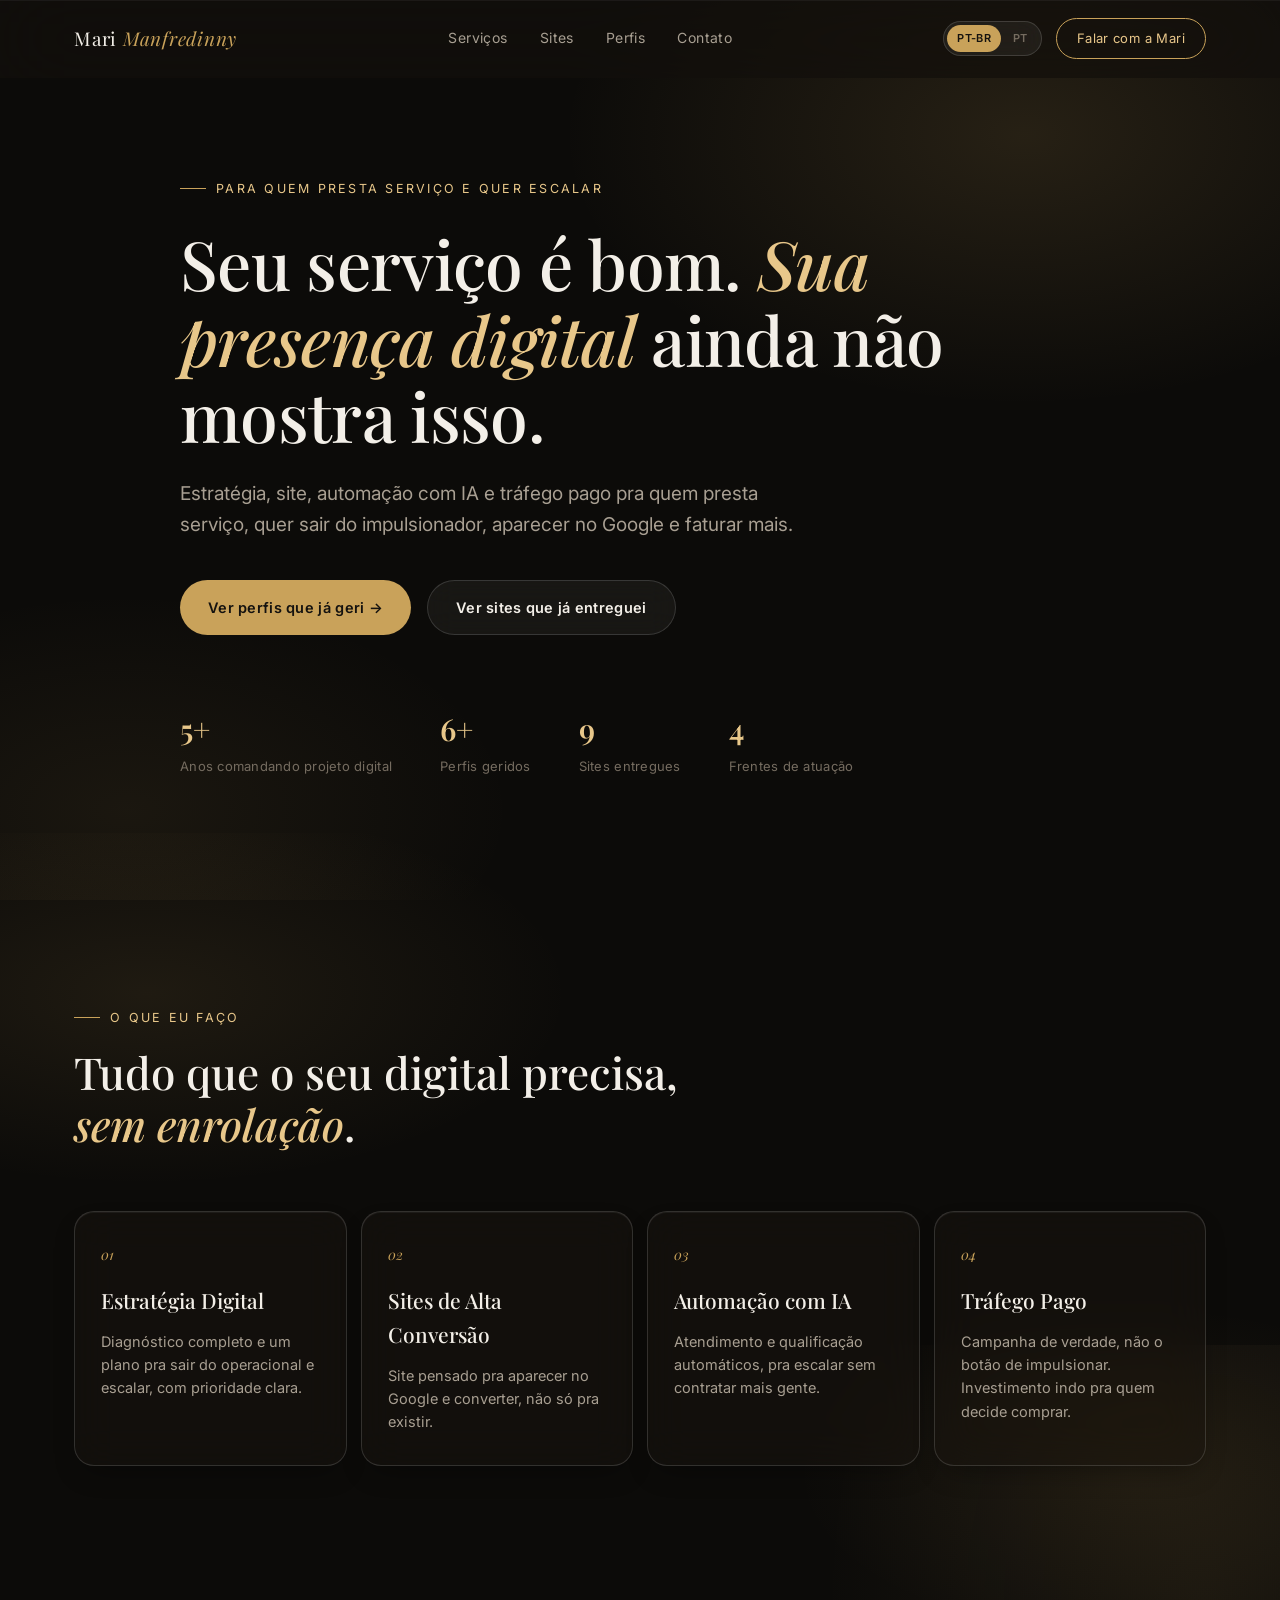
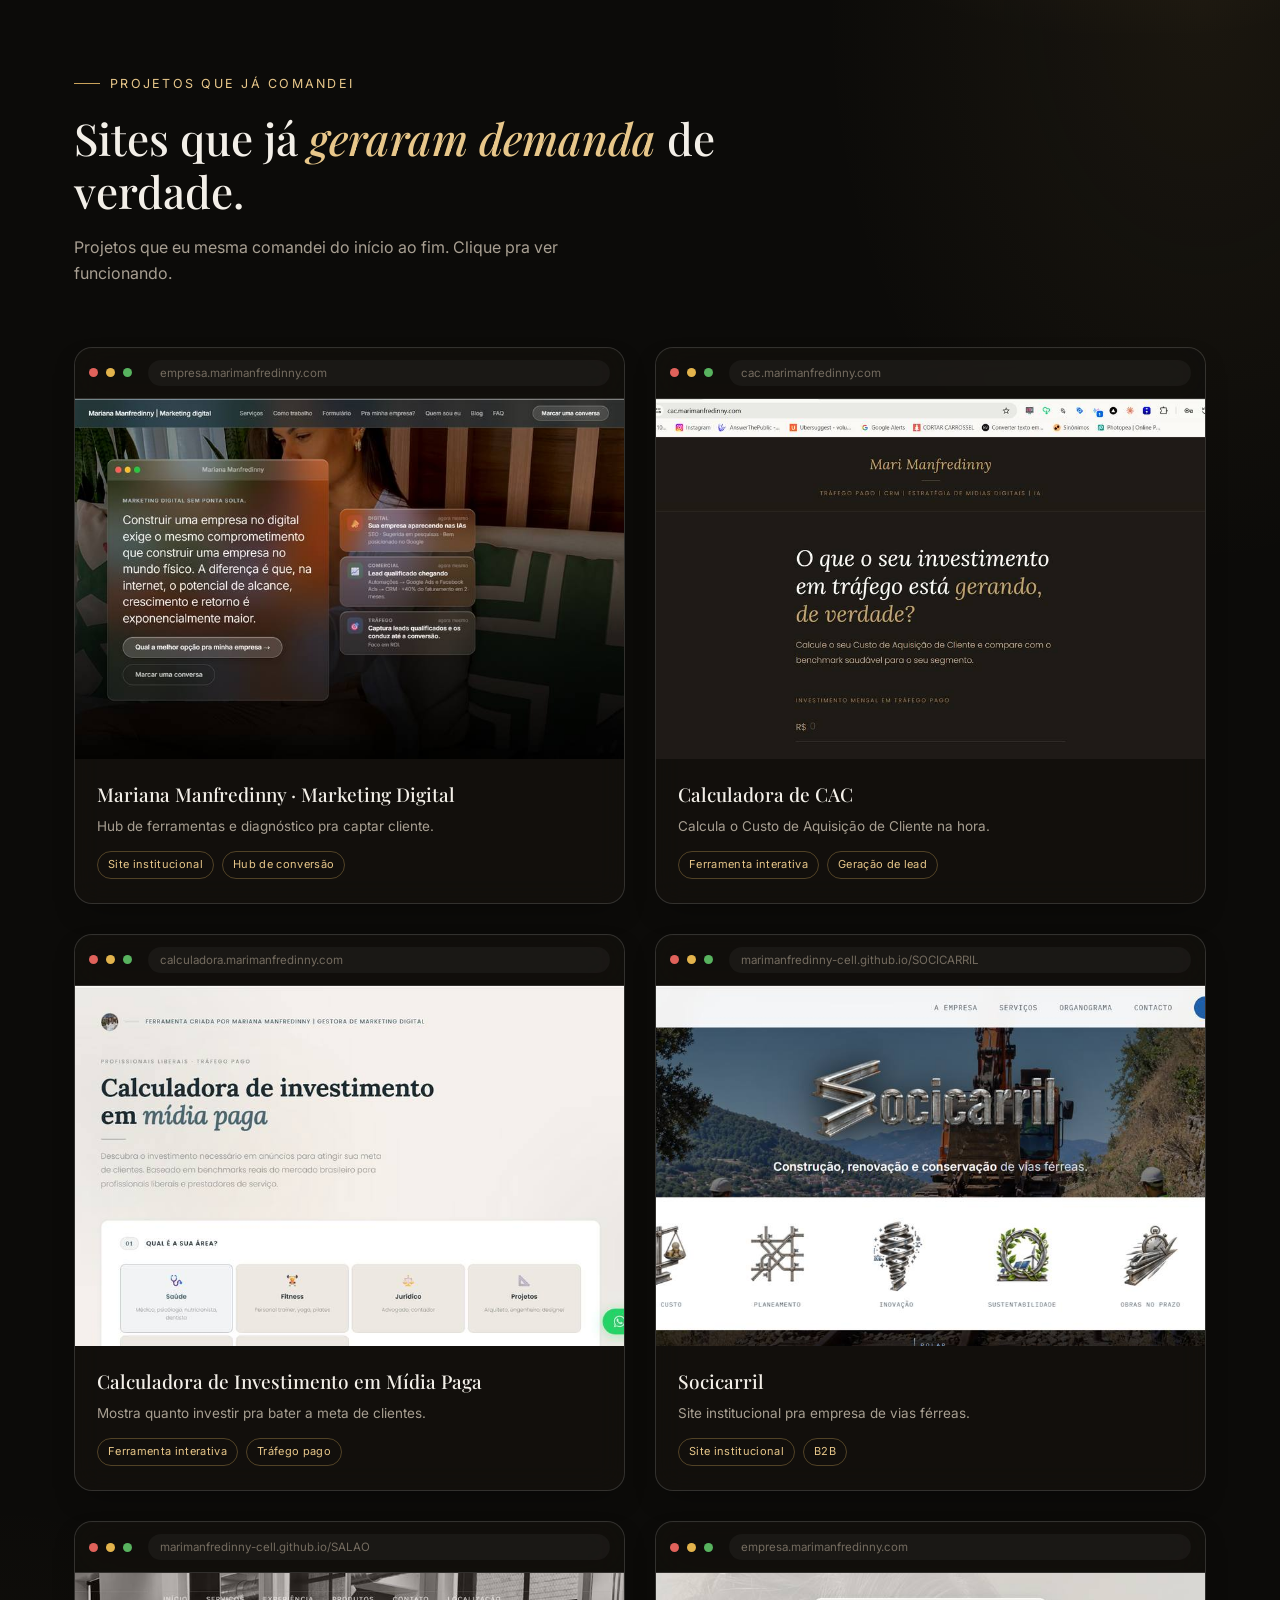
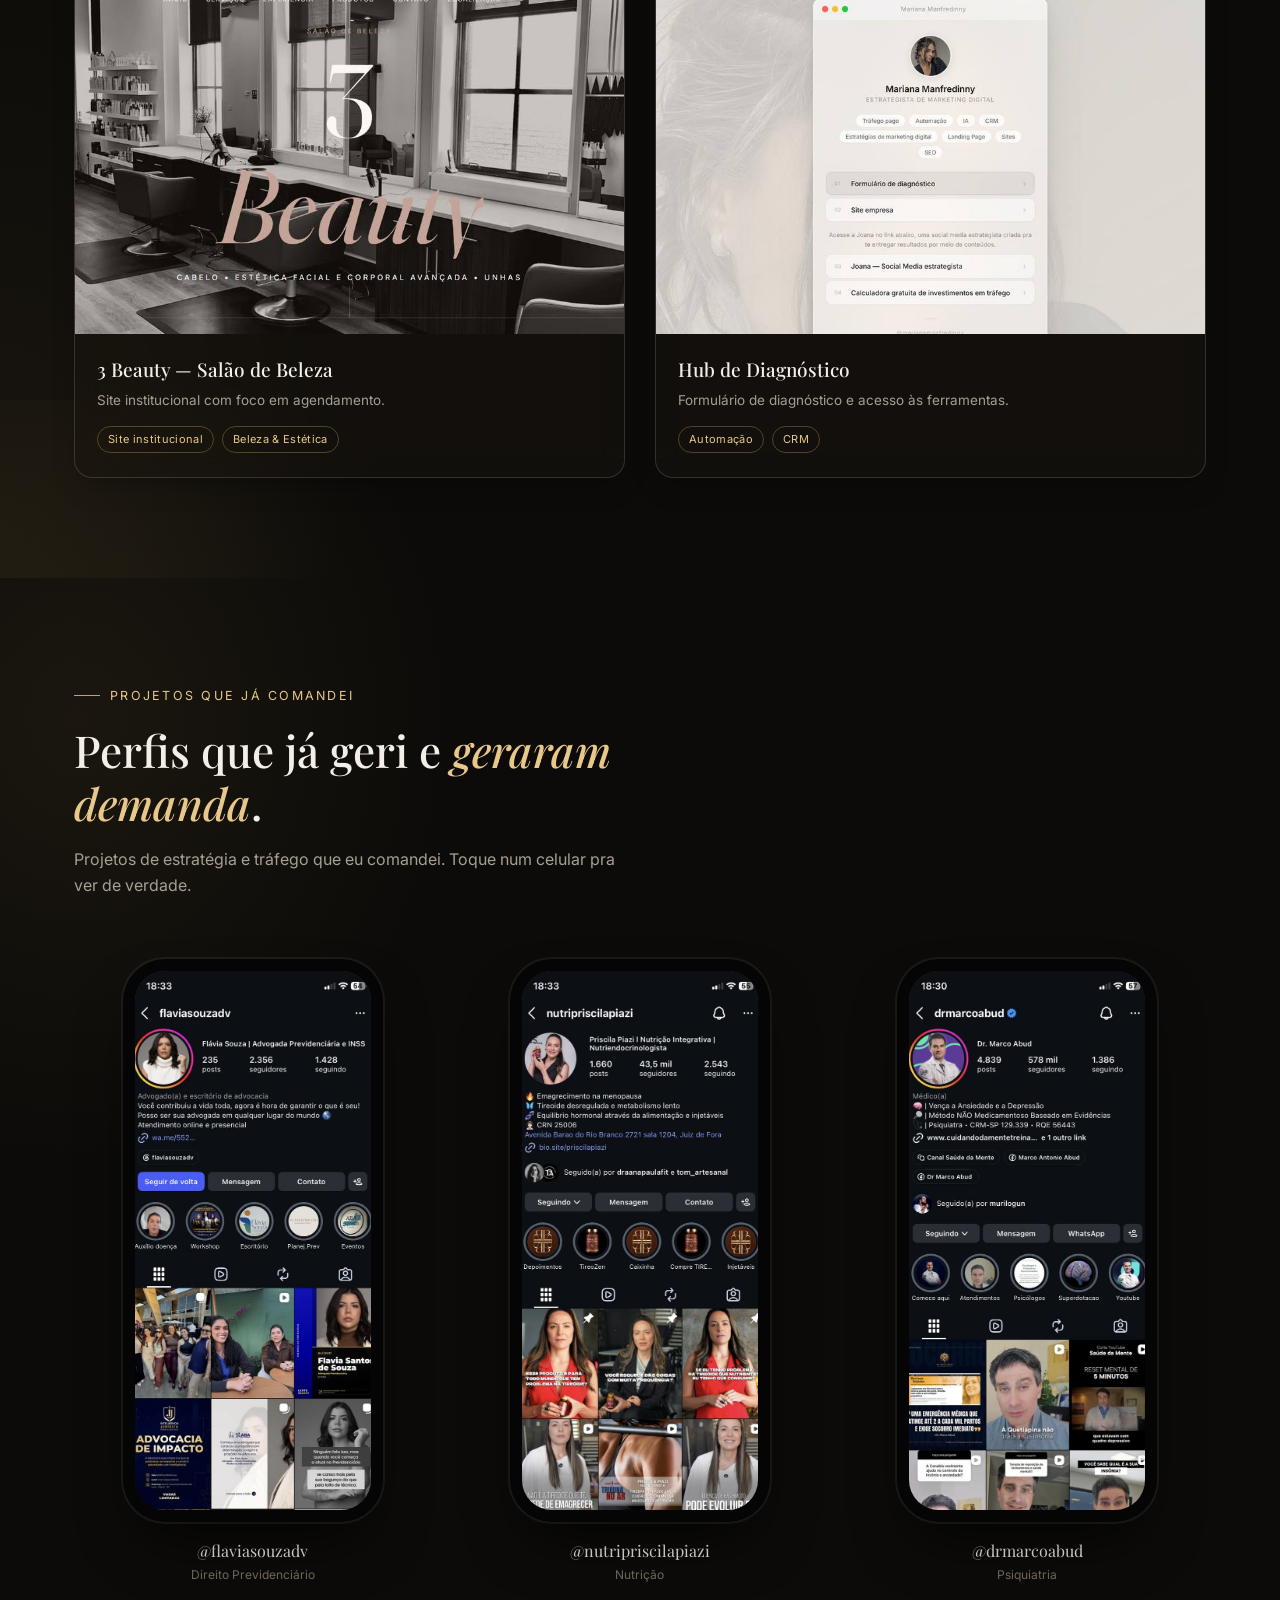
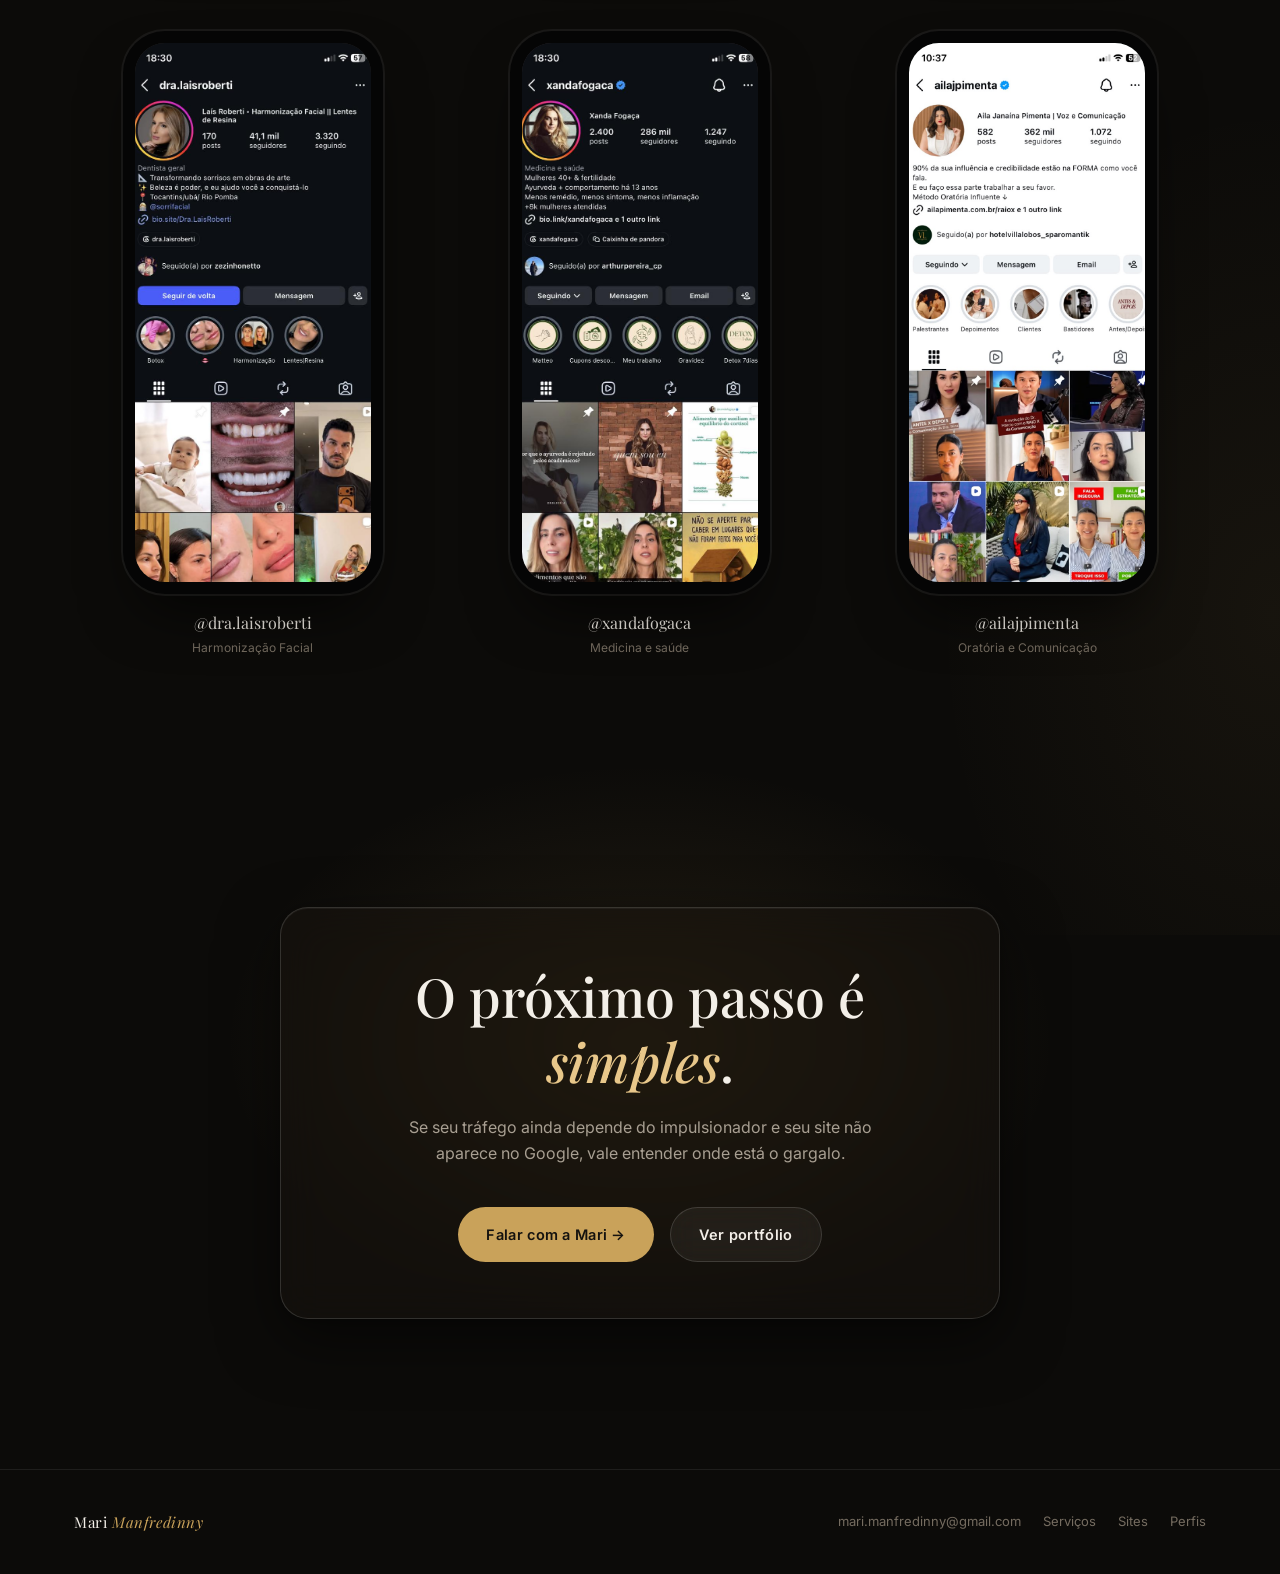
==== index.html @ 7c172b32 "Sinaliza experiência de 5+ anos e reenquadra sites/perfis como projetos Adiciona um novo indicador n" ====
<!DOCTYPE html>
<html lang="pt-BR">
<head>
<meta charset="UTF-8">
<meta name="viewport" content="width=device-width, initial-scale=1.0">
<title>Mari Manfredinny — Estratégia Digital, Sites, IA e Tráfego Pago</title>
<meta name="description" content="Estratégia digital, sites de alta conversão, automação com IA e tráfego pago. Portfólio de Mari Manfredinny.">
<link rel="preconnect" href="https://fonts.googleapis.com">
<link rel="preconnect" href="https://fonts.gstatic.com" crossorigin>
<link href="https://fonts.googleapis.com/css2?family=Playfair+Display:ital,wght@0,500;0,600;1,500;1,600&family=Inter:wght@400;500;600;700&display=swap" rel="stylesheet">
<link rel="stylesheet" href="assets/css/style.css">
</head>
<body>

<nav class="nav" id="nav">
  <div class="wrap">
    <a href="#top" class="logo">Mari <em>Manfredinny</em></a>
    <div class="nav-links">
      <a href="#servicos" data-i18n="nav1">Serviços</a>
      <a href="#sites" data-i18n="nav2">Sites</a>
      <a href="#perfis" data-i18n="nav3">Perfis</a>
      <a href="#contato" data-i18n="nav4">Contato</a>
    </div>
    <div class="nav-right">
      <button class="lang-toggle" id="langToggle" type="button" aria-label="Mudar idioma">
        <span class="lang-opt is-active" data-lang="br">PT-BR</span><span class="lang-opt" data-lang="pt">PT</span>
      </button>
      <a href="#contato" class="nav-cta" data-i18n="navcta">Falar com a Mari</a>
    </div>
  </div>
</nav>

<header class="hero" id="top">
  <div class="wrap">
    <div class="eyebrow reveal" data-i18n="heroEyebrow">Para quem presta serviço e quer escalar</div>
    <h1 class="reveal" data-i18n="heroH1">Seu serviço é bom. <em>Sua presença digital</em> ainda não mostra isso.</h1>
    <p class="lead reveal" data-i18n="heroLead">Estratégia, site, automação com IA e tráfego pago pra quem presta serviço, quer sair do impulsionador, aparecer no Google e faturar mais.</p>
    <div class="hero-actions reveal">
      <a href="#perfis" class="btn btn-primary" data-i18n="heroBtn1">Ver perfis que já geri →</a>
      <a href="#sites" class="btn btn-ghost" data-i18n="heroBtn2">Ver sites que já entreguei</a>
    </div>
    <div class="hero-stats reveal">
      <div class="stat"><b>5+</b><span data-i18n="stat0">Anos comandando projeto digital</span></div>
      <div class="stat"><b>6+</b><span data-i18n="stat1">Perfis geridos</span></div>
      <div class="stat"><b>9</b><span data-i18n="stat2">Sites entregues</span></div>
      <div class="stat"><b>4</b><span data-i18n="stat3">Frentes de atuação</span></div>
    </div>
  </div>
</header>

<section class="section-pad tight" id="servicos">
  <div class="wrap">
    <div class="section-head reveal">
      <div class="eyebrow" data-i18n="servEyebrow">O que eu faço</div>
      <h2 data-i18n="servH2">Tudo que o seu digital precisa, <em>sem enrolação</em>.</h2>
    </div>

    <div class="services-grid reveal">
      <div class="service-card">
        <div class="service-num">01</div>
        <h3 data-i18n="serv1t">Estratégia Digital</h3>
        <p data-i18n="serv1p">Diagnóstico completo e um plano pra sair do operacional e escalar, com prioridade clara.</p>
      </div>
      <div class="service-card">
        <div class="service-num">02</div>
        <h3 data-i18n="serv2t">Sites de Alta Conversão</h3>
        <p data-i18n="serv2p">Site pensado pra aparecer no Google e converter, não só pra existir.</p>
      </div>
      <div class="service-card">
        <div class="service-num">03</div>
        <h3 data-i18n="serv3t">Automação com IA</h3>
        <p data-i18n="serv3p">Atendimento e qualificação automáticos, pra escalar sem contratar mais gente.</p>
      </div>
      <div class="service-card">
        <div class="service-num">04</div>
        <h3 data-i18n="serv4t">Tráfego Pago</h3>
        <p data-i18n="serv4p">Campanha de verdade, não o botão de impulsionar. Investimento indo pra quem decide comprar.</p>
      </div>
    </div>
  </div>
</section>

<section class="section-pad tight" id="sites">
  <div class="wrap">
    <div class="section-head reveal">
      <div class="eyebrow" data-i18n="sitesEyebrow">Projetos que já comandei</div>
      <h2 data-i18n="sitesH2">Sites que já <em>geraram demanda</em> de verdade.</h2>
      <p data-i18n="sitesP">Projetos que eu mesma comandei do início ao fim. Clique pra ver funcionando.</p>
    </div>

    <div class="sites-grid reveal">

      <a class="site-card" href="https://empresa.marimanfredinny.com/" target="_blank" rel="noopener">
        <div class="site-arrow">↗</div>
        <div class="browser-bar"><span></span><span></span><span></span><div class="browser-url">empresa.marimanfredinny.com</div></div>
        <div class="site-shot">
          <img class="shot-desktop" src="assets/img/site-empresa-1.jpg" alt="Site institucional Mariana Manfredinny — Marketing Digital">
          <img class="shot-mobile" src="assets/img/site-mobile-empresa.jpg" alt="Site institucional Mariana Manfredinny — Marketing Digital, versão mobile">
        </div>
        <div class="site-meta">
          <h3>Mariana Manfredinny · Marketing Digital</h3>
          <p data-i18n="site1p">Hub de ferramentas e diagnóstico pra captar cliente.</p>
          <div class="site-tags"><span class="tag">Site institucional</span><span class="tag">Hub de conversão</span></div>
        </div>
      </a>

      <a class="site-card" href="https://cac.marimanfredinny.com/" target="_blank" rel="noopener">
        <div class="site-arrow">↗</div>
        <div class="browser-bar"><span></span><span></span><span></span><div class="browser-url">cac.marimanfredinny.com</div></div>
        <div class="site-shot"><img src="assets/img/site-cac.jpg" alt="Calculadora de Custo de Aquisição de Cliente"></div>
        <div class="site-meta">
          <h3>Calculadora de CAC</h3>
          <p data-i18n="site2p">Calcula o Custo de Aquisição de Cliente na hora.</p>
          <div class="site-tags"><span class="tag">Ferramenta interativa</span><span class="tag">Geração de lead</span></div>
        </div>
      </a>

      <a class="site-card" href="https://calculadora.marimanfredinny.com/" target="_blank" rel="noopener">
        <div class="site-arrow">↗</div>
        <div class="browser-bar"><span></span><span></span><span></span><div class="browser-url">calculadora.marimanfredinny.com</div></div>
        <div class="site-shot">
          <img class="shot-desktop" src="assets/img/site-calculadora.jpg" alt="Calculadora de investimento em mídia paga">
          <img class="shot-mobile" src="assets/img/site-mobile-calculadora.jpg" alt="Calculadora de investimento em mídia paga, versão mobile">
        </div>
        <div class="site-meta">
          <h3>Calculadora de Investimento em Mídia Paga</h3>
          <p data-i18n="site3p">Mostra quanto investir pra bater a meta de clientes.</p>
          <div class="site-tags"><span class="tag">Ferramenta interativa</span><span class="tag">Tráfego pago</span></div>
        </div>
      </a>

      <a class="site-card" href="https://marimanfredinny-cell.github.io/SOCICARRIL/" target="_blank" rel="noopener">
        <div class="site-arrow">↗</div>
        <div class="browser-bar"><span></span><span></span><span></span><div class="browser-url">marimanfredinny-cell.github.io/SOCICARRIL</div></div>
        <div class="site-shot">
          <img class="shot-desktop" src="assets/img/site-socicarril.jpg" alt="Site institucional Socicarril">
          <img class="shot-mobile" src="assets/img/site-mobile-socicarril.jpg" alt="Site institucional Socicarril, versão mobile">
        </div>
        <div class="site-meta">
          <h3>Socicarril</h3>
          <p data-i18n="site4p">Site institucional pra empresa de vias férreas.</p>
          <div class="site-tags"><span class="tag">Site institucional</span><span class="tag">B2B</span></div>
        </div>
      </a>

      <a class="site-card" href="https://marimanfredinny-cell.github.io/SALAO/" target="_blank" rel="noopener">
        <div class="site-arrow">↗</div>
        <div class="browser-bar"><span></span><span></span><span></span><div class="browser-url">marimanfredinny-cell.github.io/SALAO</div></div>
        <div class="site-shot">
          <img class="shot-desktop" src="assets/img/site-salao.jpg" alt="Site institucional 3 Beauty Salão">
          <img class="shot-mobile" src="assets/img/site-mobile-salao.jpg" alt="Site institucional 3 Beauty Salão, versão mobile">
        </div>
        <div class="site-meta">
          <h3>3 Beauty — Salão de Beleza</h3>
          <p data-i18n="site5p">Site institucional com foco em agendamento.</p>
          <div class="site-tags"><span class="tag">Site institucional</span><span class="tag">Beleza & Estética</span></div>
        </div>
      </a>

      <a class="site-card" href="https://empresa.marimanfredinny.com/" target="_blank" rel="noopener">
        <div class="site-arrow">↗</div>
        <div class="browser-bar"><span></span><span></span><span></span><div class="browser-url">empresa.marimanfredinny.com</div></div>
        <div class="site-shot"><img src="assets/img/site-empresa-2.jpg" alt="Hub de ferramentas Mariana Manfredinny"></div>
        <div class="site-meta">
          <h3>Hub de Diagnóstico</h3>
          <p data-i18n="site6p">Formulário de diagnóstico e acesso às ferramentas.</p>
          <div class="site-tags"><span class="tag">Automação</span><span class="tag">CRM</span></div>
        </div>
      </a>

      <a class="site-card mobile-only" href="https://marimanfredinny.com/" target="_blank" rel="noopener">
        <div class="site-arrow">↗</div>
        <div class="site-shot portrait"><img src="assets/img/site-mobile-linkbio.jpg" alt="marimanfredinny.com — link na bio, versão mobile"></div>
        <div class="site-meta">
          <h3>Link na bio · marimanfredinny.com</h3>
          <p data-i18n="site7p">Acesso rápido pra quem chega pelo Instagram.</p>
          <div class="site-tags"><span class="tag">Link na bio</span><span class="tag">Mobile first</span></div>
        </div>
      </a>

      <a class="site-card mobile-only" href="https://socialmediajoana.com.br/" target="_blank" rel="noopener">
        <div class="site-arrow">↗</div>
        <div class="site-shot portrait"><img src="assets/img/site-mobile-joana.jpg" alt="Joana — social media estrategista com IA, versão mobile"></div>
        <div class="site-meta">
          <h3>Joana — Social Media com IA</h3>
          <p data-i18n="site8p">IA que monta o planejamento de conteúdo em minutos.</p>
          <div class="site-tags"><span class="tag">Automação com IA</span><span class="tag">Conteúdo</span></div>
        </div>
      </a>

      <a class="site-card mobile-only" href="https://drabarbaradelazari.com.br/" target="_blank" rel="noopener">
        <div class="site-arrow">↗</div>
        <div class="site-shot portrait"><img src="assets/img/site-mobile-barbaradelazari.jpg" alt="Site institucional Dra. Bárbara Delazari — Transplante Capilar, versão mobile"></div>
        <div class="site-meta">
          <h3>Dra. Bárbara Delazari · Transplante Capilar</h3>
          <p data-i18n="site9p">Site institucional pra cirurgiã de transplante capilar.</p>
          <div class="site-tags"><span class="tag">Site institucional</span><span class="tag">Saúde</span></div>
        </div>
      </a>

    </div>
  </div>
</section>

<section class="ig-section section-pad tight" id="perfis">
  <div class="wrap">
    <div class="section-head reveal">
      <div class="eyebrow" data-i18n="igEyebrow">Projetos que já comandei</div>
      <h2 data-i18n="igH2">Perfis que já geri e <em>geraram demanda</em>.</h2>
      <p data-i18n="igP">Projetos de estratégia e tráfego que eu comandei. Toque num celular pra ver de verdade.</p>
    </div>

    <div class="ig-grid">

      <a class="iphone-link reveal" href="https://www.instagram.com/flaviasouzadv/" target="_blank" rel="noopener">
        <div class="iphone">
          <div class="iphone-screen">
            <img class="iphone-shot" src="assets/img/ig-flaviasouzadv.jpg" alt="Perfil do Instagram @flaviasouzadv">
          </div>
        </div>
        <div class="ig-cardlabel"><div class="name">@flaviasouzadv</div><div class="role">Direito Previdenciário</div></div>
      </a>

      <a class="iphone-link reveal" href="https://www.instagram.com/nutripriscilapiazi/" target="_blank" rel="noopener">
        <div class="iphone">
          <div class="iphone-screen">
            <img class="iphone-shot" src="assets/img/ig-nutripriscilapiazi.jpg" alt="Perfil do Instagram @nutripriscilapiazi">
          </div>
        </div>
        <div class="ig-cardlabel"><div class="name">@nutripriscilapiazi</div><div class="role">Nutrição</div></div>
      </a>

      <a class="iphone-link reveal" href="https://www.instagram.com/drmarcoabud/" target="_blank" rel="noopener">
        <div class="iphone">
          <div class="iphone-screen">
            <img class="iphone-shot" src="assets/img/ig-drmarcoabud.jpg" alt="Perfil do Instagram @drmarcoabud">
          </div>
        </div>
        <div class="ig-cardlabel"><div class="name">@drmarcoabud</div><div class="role">Psiquiatria</div></div>
      </a>

      <a class="iphone-link reveal" href="https://www.instagram.com/dra.laisroberti/" target="_blank" rel="noopener">
        <div class="iphone">
          <div class="iphone-screen">
            <img class="iphone-shot" src="assets/img/ig-dralaisroberti.jpg" alt="Perfil do Instagram @dra.laisroberti">
          </div>
        </div>
        <div class="ig-cardlabel"><div class="name">@dra.laisroberti</div><div class="role">Harmonização Facial</div></div>
      </a>

      <a class="iphone-link reveal" href="https://www.instagram.com/xandafogaca/" target="_blank" rel="noopener">
        <div class="iphone">
          <div class="iphone-screen">
            <img class="iphone-shot" src="assets/img/ig-xandafogaca.jpg" alt="Perfil do Instagram @xandafogaca">
          </div>
        </div>
        <div class="ig-cardlabel"><div class="name">@xandafogaca</div><div class="role">Medicina e saúde</div></div>
      </a>

      <a class="iphone-link reveal" href="https://www.instagram.com/ailajpimenta/" target="_blank" rel="noopener">
        <div class="iphone">
          <div class="iphone-screen">
            <img class="iphone-shot" src="assets/img/ig-ailajpimenta.jpg" alt="Perfil do Instagram @ailajpimenta">
          </div>
        </div>
        <div class="ig-cardlabel"><div class="name">@ailajpimenta</div><div class="role">Oratória e Comunicação</div></div>
      </a>

    </div>
  </div>
</section>

<section class="final-cta" id="contato">
  <div class="wrap">
    <div class="reveal cta-panel glass">
      <h2 data-i18n="ctaH2">O próximo passo é <em>simples</em>.</h2>
      <p data-i18n="ctaP">Se seu tráfego ainda depende do impulsionador e seu site não aparece no Google, vale entender onde está o gargalo.</p>
      <div class="hero-actions">
        <a href="mailto:mari.manfredinny@gmail.com?subject=Quero%20saber%20mais%20sobre%20estrat%C3%A9gia%2C%20site%2C%20IA%20e%20tr%C3%A1fego" class="btn btn-primary" data-i18n="ctaBtn1">Falar com a Mari →</a>
        <a href="#sites" class="btn btn-ghost" data-i18n="ctaBtn2">Ver portfólio</a>
      </div>
    </div>
  </div>
</section>

<footer>
  <div class="wrap">
    <a href="#top" class="logo">Mari <em>Manfredinny</em></a>
    <div class="footer-links">
      <a href="mailto:mari.manfredinny@gmail.com">mari.manfredinny@gmail.com</a>
      <a href="#servicos" data-i18n="nav1">Serviços</a>
      <a href="#sites" data-i18n="nav2">Sites</a>
      <a href="#perfis" data-i18n="nav3">Perfis</a>
    </div>
  </div>
</footer>

<script src="assets/js/main.js"></script>
</body>
</html>
---- assets/css/style.css ----
/* ---------- Reset ---------- */
* { margin: 0; padding: 0; box-sizing: border-box; }
html { scroll-behavior: smooth; }
img { max-width: 100%; display: block; }
a { color: inherit; text-decoration: none; }
button { font: inherit; cursor: pointer; }

:root {
  --bg: #0c0b09;
  --bg-soft: #131210;
  --panel: #1a1815;
  --border: rgba(255,255,255,0.08);
  --text: #f3efe8;
  --text-dim: #a89f92;
  --text-dimmer: #756c60;
  --gold: #c9a25a;
  --gold-soft: #e8c78a;
  --serif: 'Playfair Display', 'Georgia', serif;
  --sans: 'Inter', -apple-system, BlinkMacSystemFont, 'Segoe UI', sans-serif;

  /* glass tokens — macOS/iOS vibrancy */
  --glass-bg: rgba(24,21,17,0.5);
  --glass-bg-strong: rgba(18,16,13,0.72);
  --glass-border: rgba(255,255,255,0.14);
  --glass-shadow: 0 20px 60px rgba(0,0,0,0.5), 0 2px 8px rgba(0,0,0,0.22);
  --blur-strong: blur(40px) saturate(180%);
  --blur-med: blur(22px) saturate(160%);
  --blur-soft: blur(14px) saturate(150%);
}

.glass {
  background: var(--glass-bg);
  -webkit-backdrop-filter: var(--blur-med);
  backdrop-filter: var(--blur-med);
  border: 0.5px solid var(--glass-border);
  box-shadow: var(--glass-shadow), inset 0 1px 0 rgba(255,255,255,0.05);
}

body {
  background: var(--bg);
  color: var(--text);
  font-family: var(--sans);
  line-height: 1.6;
  overflow-x: hidden;
}

.wrap { max-width: 1180px; margin: 0 auto; padding: 0 24px; }

section { position: relative; }

/* ---------- Reveal animation ---------- */
.reveal {
  opacity: 0;
  transform: translateY(28px);
  transition: opacity .8s cubic-bezier(.2,.7,.2,1), transform .8s cubic-bezier(.2,.7,.2,1);
}
.reveal.in { opacity: 1; transform: translateY(0); }

/* ---------- Nav ---------- */
.nav {
  position: fixed; top: 0; left: 0; right: 0; z-index: 100;
  padding: 18px 0;
  background: var(--glass-bg-strong);
  backdrop-filter: var(--blur-strong);
  -webkit-backdrop-filter: var(--blur-strong);
  border-bottom: 0.5px solid transparent;
  box-shadow: inset 0 1px 0 rgba(255,255,255,0.05);
  transition: border-color .3s ease, padding .3s ease, box-shadow .3s ease;
}
.nav.scrolled { border-color: var(--glass-border); box-shadow: var(--glass-shadow), inset 0 1px 0 rgba(255,255,255,0.05); padding: 12px 0; }
.nav .wrap { display: flex; align-items: center; justify-content: space-between; }
.logo { font-family: var(--serif); font-size: 19px; letter-spacing: .04em; }
.logo em { color: var(--gold); font-style: italic; }
.nav-links { display: flex; gap: 32px; font-size: 14px; letter-spacing: .03em; color: var(--text-dim); }
.nav-links a { transition: color .25s ease; }
.nav-links a:hover { color: var(--gold-soft); }
.nav-cta {
  border: 1px solid var(--gold);
  color: var(--gold-soft);
  padding: 9px 20px;
  border-radius: 999px;
  font-size: 13px;
  letter-spacing: .03em;
  white-space: nowrap;
  transition: background .25s ease, color .25s ease;
}
.nav-cta:hover { background: var(--gold); color: #14120f; }
.burger { display: none; }
.nav-right { display: flex; align-items: center; gap: 14px; }
.lang-toggle {
  display: flex; align-items: center;
  background: rgba(255,255,255,0.06);
  -webkit-backdrop-filter: var(--blur-soft);
  backdrop-filter: var(--blur-soft);
  border: 0.5px solid var(--glass-border);
  border-radius: 999px;
  padding: 3px;
  gap: 2px;
}
.lang-opt {
  font-size: 11px; font-weight: 600; letter-spacing: .03em;
  color: var(--text-dimmer);
  padding: 5px 10px;
  border-radius: 999px;
  transition: background .2s ease, color .2s ease;
}
.lang-opt.is-active { background: var(--gold); color: #14120f; }

/* ---------- Hero ---------- */
.hero {
  min-height: 100vh;
  display: flex;
  align-items: center;
  padding: 140px 0 90px;
  position: relative;
}
.hero::before {
  content: "";
  position: absolute; inset: 0;
  background:
    radial-gradient(ellipse 60% 50% at 80% 15%, rgba(201,162,90,0.14), transparent 60%),
    radial-gradient(ellipse 50% 40% at 10% 90%, rgba(201,162,90,0.08), transparent 60%);
  pointer-events: none;
}
.eyebrow {
  display: inline-flex; align-items: center; gap: 10px;
  color: var(--gold-soft); font-size: 12.5px; letter-spacing: .18em; text-transform: uppercase;
  margin-bottom: 26px;
}
.eyebrow::before { content: ""; width: 26px; height: 1px; background: var(--gold); display: inline-block; }
.hero h1 {
  font-family: var(--serif);
  font-weight: 500;
  font-size: clamp(34px, 6vw, 68px);
  line-height: 1.12;
  max-width: 920px;
  letter-spacing: -.01em;
}
.hero h1 em { font-style: italic; color: var(--gold-soft); font-weight: 500; }
.hero p.lead {
  margin-top: 26px;
  font-size: clamp(16px, 1.6vw, 19px);
  color: var(--text-dim);
  max-width: 620px;
}
.hero-actions { display: flex; flex-wrap: wrap; gap: 16px; margin-top: 40px; }
.btn {
  display: inline-flex; align-items: center; gap: 10px;
  padding: 15px 28px;
  border-radius: 999px;
  font-size: 14.5px; letter-spacing: .02em; font-weight: 600;
  transition: transform .25s ease, background .25s ease, color .25s ease, border-color .25s ease;
}
.btn-primary { background: var(--gold); color: #14120f; }
.btn-primary:hover { transform: translateY(-2px); background: var(--gold-soft); }
.btn-ghost {
  background: rgba(255,255,255,0.05);
  -webkit-backdrop-filter: var(--blur-soft);
  backdrop-filter: var(--blur-soft);
  border: 0.5px solid var(--glass-border);
  color: var(--text);
}
.btn-ghost:hover { transform: translateY(-2px); border-color: var(--gold); color: var(--gold-soft); background: rgba(255,255,255,0.09); }

.hero-stats { display: flex; gap: 48px; margin-top: 70px; flex-wrap: wrap; }
.stat b { display: block; font-family: var(--serif); font-size: 30px; color: var(--gold-soft); font-weight: 600; }
.stat span { font-size: 13px; color: var(--text-dimmer); letter-spacing: .02em; }

/* ---------- Section heading ---------- */
.section-head { max-width: 680px; margin-bottom: 60px; }
.section-head .eyebrow { margin-bottom: 18px; }
.section-head h2 {
  font-family: var(--serif);
  font-weight: 500;
  font-size: clamp(28px, 4vw, 44px);
  line-height: 1.2;
}
.section-head h2 em { font-style: italic; color: var(--gold-soft); }
.section-head p { margin-top: 18px; color: var(--text-dim); font-size: 16px; max-width: 560px; }
.section-pad { padding: 120px 0; }
.section-pad.tight { padding: 100px 0; }
.divider { border-top: 1px solid var(--border); }

/* ---------- Services ---------- */
#servicos { position: relative; }
#servicos::before {
  content: "";
  position: absolute; inset: -10% -5%;
  background:
    radial-gradient(ellipse 50% 40% at 15% 20%, rgba(201,162,90,0.10), transparent 60%),
    radial-gradient(ellipse 40% 35% at 85% 80%, rgba(201,162,90,0.07), transparent 60%);
  pointer-events: none; z-index: 0;
}
.services-grid {
  position: relative; z-index: 1;
  display: grid;
  grid-template-columns: repeat(4, 1fr);
  gap: 14px;
}
.service-card {
  background: var(--glass-bg);
  -webkit-backdrop-filter: var(--blur-med);
  backdrop-filter: var(--blur-med);
  border: 0.5px solid var(--glass-border);
  box-shadow: 0 12px 30px -12px rgba(0,0,0,0.45), inset 0 1px 0 rgba(255,255,255,0.05);
  border-radius: 20px;
  padding: 32px 26px;
  transition: background .3s ease, transform .3s ease, box-shadow .3s ease;
}
.service-card:hover {
  background: rgba(255,255,255,0.06);
  transform: translateY(-4px);
  box-shadow: 0 20px 40px -14px rgba(0,0,0,0.55), inset 0 1px 0 rgba(255,255,255,0.07);
}
.service-num { font-family: var(--serif); font-style: italic; color: var(--gold); font-size: 14px; }
.service-card h3 { font-family: var(--serif); font-size: 21px; font-weight: 500; margin: 18px 0 12px; }
.service-card p { color: var(--text-dim); font-size: 14.5px; }

/* ---------- Browser mockup (sites portfolio) ---------- */
#sites { position: relative; }
#sites::before {
  content: "";
  position: absolute; inset: -10% -5%;
  background:
    radial-gradient(ellipse 45% 35% at 90% 10%, rgba(201,162,90,0.08), transparent 60%),
    radial-gradient(ellipse 40% 40% at 5% 90%, rgba(201,162,90,0.07), transparent 60%);
  pointer-events: none; z-index: 0;
}
.sites-grid {
  position: relative; z-index: 1;
  display: grid;
  grid-template-columns: repeat(2, 1fr);
  gap: 30px;
}
.site-card {
  position: relative;
  border-radius: 18px;
  overflow: hidden;
  border: 0.5px solid var(--glass-border);
  background: var(--glass-bg);
  -webkit-backdrop-filter: var(--blur-soft);
  backdrop-filter: var(--blur-soft);
  box-shadow: 0 12px 30px -14px rgba(0,0,0,0.5), inset 0 1px 0 rgba(255,255,255,0.05);
  display: block;
  transition: transform .35s cubic-bezier(.2,.7,.2,1), border-color .35s ease, box-shadow .35s ease;
}
.site-card:hover {
  transform: translateY(-6px);
  border-color: rgba(201,162,90,0.4);
  box-shadow: 0 24px 50px -20px rgba(0,0,0,0.6);
}
.browser-bar {
  display: flex; align-items: center; gap: 8px;
  padding: 12px 14px;
  background: rgba(16,15,13,0.75);
  -webkit-backdrop-filter: var(--blur-med);
  backdrop-filter: var(--blur-med);
  border-bottom: 0.5px solid var(--glass-border);
}
.browser-bar span { width: 9px; height: 9px; border-radius: 50%; background: #444; }
.browser-bar span:nth-child(1) { background: #e0625b; }
.browser-bar span:nth-child(2) { background: #e3b34c; }
.browser-bar span:nth-child(3) { background: #58b35f; }
.browser-url {
  margin-left: 8px;
  font-size: 11.5px;
  color: var(--text-dimmer);
  background: rgba(255,255,255,0.04);
  padding: 4px 12px;
  border-radius: 999px;
  flex: 1;
  overflow: hidden;
  text-overflow: ellipsis;
  white-space: nowrap;
}
.site-shot { position: relative; overflow: hidden; aspect-ratio: 16/10.5; background: #0a0908; }
.site-shot img { width: 100%; height: 100%; object-fit: cover; object-position: top; transition: transform .6s ease; }
.site-shot .shot-mobile { display: none; }
.site-shot.portrait { aspect-ratio: 9/16; }
.site-card.mobile-only { display: none; }
@media (max-width: 680px) {
  .site-shot:not(.portrait) { aspect-ratio: 9/16; }
  .site-shot .shot-desktop { display: none; }
  .site-shot .shot-mobile { display: block; }
  .site-card.mobile-only { display: block; }
}
.site-card:hover .site-shot img { transform: scale(1.045); }
.site-meta { padding: 20px 22px 24px; }
.site-meta h3 { font-family: var(--serif); font-size: 19px; font-weight: 500; }
.site-meta p { color: var(--text-dim); font-size: 13.5px; margin-top: 6px; }
.site-tags { display: flex; gap: 8px; margin-top: 14px; flex-wrap: wrap; }
.tag { font-size: 11px; letter-spacing: .03em; color: var(--gold-soft); border: 1px solid rgba(201,162,90,0.35); padding: 4px 10px; border-radius: 999px; }
.site-arrow {
  position: absolute; top: 16px; right: 16px;
  width: 34px; height: 34px; border-radius: 50%;
  background: rgba(0,0,0,0.5); backdrop-filter: blur(6px);
  display: flex; align-items: center; justify-content: center;
  opacity: 0; transform: translate(-6px,6px);
  transition: opacity .3s ease, transform .3s ease;
  z-index: 2;
}
.site-card:hover .site-arrow { opacity: 1; transform: translate(0,0); }

/* ---------- Instagram / iPhone section ---------- */
.ig-section { background: var(--bg); position: relative; }
.ig-section::before {
  content: "";
  position: absolute; inset: -10% -5%;
  background:
    radial-gradient(ellipse 45% 35% at 10% 15%, rgba(201,162,90,0.08), transparent 60%),
    radial-gradient(ellipse 40% 40% at 95% 85%, rgba(201,162,90,0.06), transparent 60%);
  pointer-events: none; z-index: 0;
}
.ig-section .wrap { position: relative; z-index: 1; }
.ig-grid {
  display: grid;
  grid-template-columns: repeat(3, 1fr);
  gap: 46px 30px;
  justify-items: center;
}
.iphone-link { display: block; width: 100%; max-width: 260px; }
.iphone {
  position: relative;
  width: 100%;
  aspect-ratio: 9 / 19.5;
  background: #050505;
  border-radius: 42px;
  padding: 12px;
  box-shadow:
    0 0 0 2px rgba(255,255,255,0.06),
    0 30px 60px -20px rgba(0,0,0,0.75);
  transition: transform .4s cubic-bezier(.2,.7,.2,1), box-shadow .4s ease;
}
.iphone-link:hover .iphone { transform: translateY(-8px) scale(1.02); box-shadow: 0 0 0 2px rgba(201,162,90,0.5), 0 40px 70px -18px rgba(0,0,0,0.85); }
.iphone-screen {
  position: relative;
  width: 100%; height: 100%;
  border-radius: 30px;
  overflow: hidden;
  background: linear-gradient(160deg, var(--ig-c1, #2b2622), var(--ig-c2, #14120f));
}
.iphone-notch {
  position: absolute; top: 8px; left: 50%; transform: translateX(-50%);
  width: 34%; height: 20px; background: #050505; border-radius: 12px; z-index: 5;
}
.iphone-shot { width: 100%; height: 100%; object-fit: cover; object-position: top; display: block; }
.ig-cardlabel { text-align: center; margin-top: 16px; }
.ig-cardlabel .name { font-family: var(--serif); font-size: 16px; }
.ig-cardlabel .role { font-size: 12px; color: var(--text-dimmer); margin-top: 2px; }

/* per-card accent variety */
.iphone-link:nth-child(6n+1) .iphone-screen { --ig-c1:#3a2f22; --ig-c2:#151210; }
.iphone-link:nth-child(6n+2) .iphone-screen { --ig-c1:#2c2f2e; --ig-c2:#101312; }
.iphone-link:nth-child(6n+3) .iphone-screen { --ig-c1:#332921; --ig-c2:#13100d; }
.iphone-link:nth-child(6n+4) .iphone-screen { --ig-c1:#2a2620; --ig-c2:#121110; }
.iphone-link:nth-child(6n+5) .iphone-screen { --ig-c1:#302a2e; --ig-c2:#121012; }
.iphone-link:nth-child(6n+6) .iphone-screen { --ig-c1:#26302c; --ig-c2:#101312; }

/* ---------- Final CTA ---------- */
.final-cta { text-align: center; padding: 150px 0; position: relative; }
.final-cta::before {
  content: "";
  position: absolute; inset: 0;
  background: radial-gradient(ellipse 50% 60% at 50% 40%, rgba(201,162,90,0.12), transparent 65%);
  pointer-events: none;
}
.cta-panel {
  max-width: 720px;
  margin: 0 auto;
  padding: 56px 48px;
  border-radius: 28px;
}
.final-cta h2 { font-family: var(--serif); font-weight: 500; font-size: clamp(30px, 5vw, 54px); max-width: 780px; margin: 0 auto; line-height: 1.2; }
.final-cta h2 em { color: var(--gold-soft); font-style: italic; }
.final-cta p { color: var(--text-dim); margin: 22px auto 0; max-width: 480px; font-size: 16px; }
.final-cta .hero-actions { justify-content: center; margin-top: 40px; }

/* ---------- Footer ---------- */
footer { border-top: 1px solid var(--border); padding: 40px 0; }
footer .wrap { display: flex; justify-content: space-between; align-items: center; flex-wrap: wrap; gap: 16px; }
footer .logo { font-size: 15px; }
.footer-links { display: flex; gap: 22px; font-size: 13px; color: var(--text-dimmer); flex-wrap: wrap; }
.footer-links a:hover { color: var(--gold-soft); }

/* ---------- Responsive ---------- */
@media (max-width: 980px) {
  .services-grid { grid-template-columns: repeat(2, 1fr); }
  .sites-grid { grid-template-columns: 1fr; }
  .ig-grid { grid-template-columns: repeat(2, 1fr); }
}
@media (max-width: 680px) {
  .nav-links { display: none; }
  .services-grid { grid-template-columns: 1fr; }
  .ig-grid { grid-template-columns: 1fr; gap: 40px; }
  .iphone-link { max-width: 230px; }
  .hero-stats { gap: 32px; }
  .section-pad { padding: 90px 0; }
  .section-pad.tight { padding: 70px 0; }
  .lang-toggle .lang-opt { padding: 5px 8px; font-size: 10px; }

  /* iOS-style vibrancy: rounder continuous corners, lighter blur for perf */
  :root {
    --blur-strong: blur(26px) saturate(180%);
    --blur-med: blur(18px) saturate(165%);
    --blur-soft: blur(12px) saturate(150%);
  }
  .nav { border-radius: 0 0 22px 22px; }
  .service-card, .site-card { border-radius: 24px; }
  .btn-ghost, .btn-primary { border-radius: 22px; }
  .lang-toggle { border-radius: 22px; }
  .cta-panel { padding: 40px 26px; border-radius: 30px; }
}
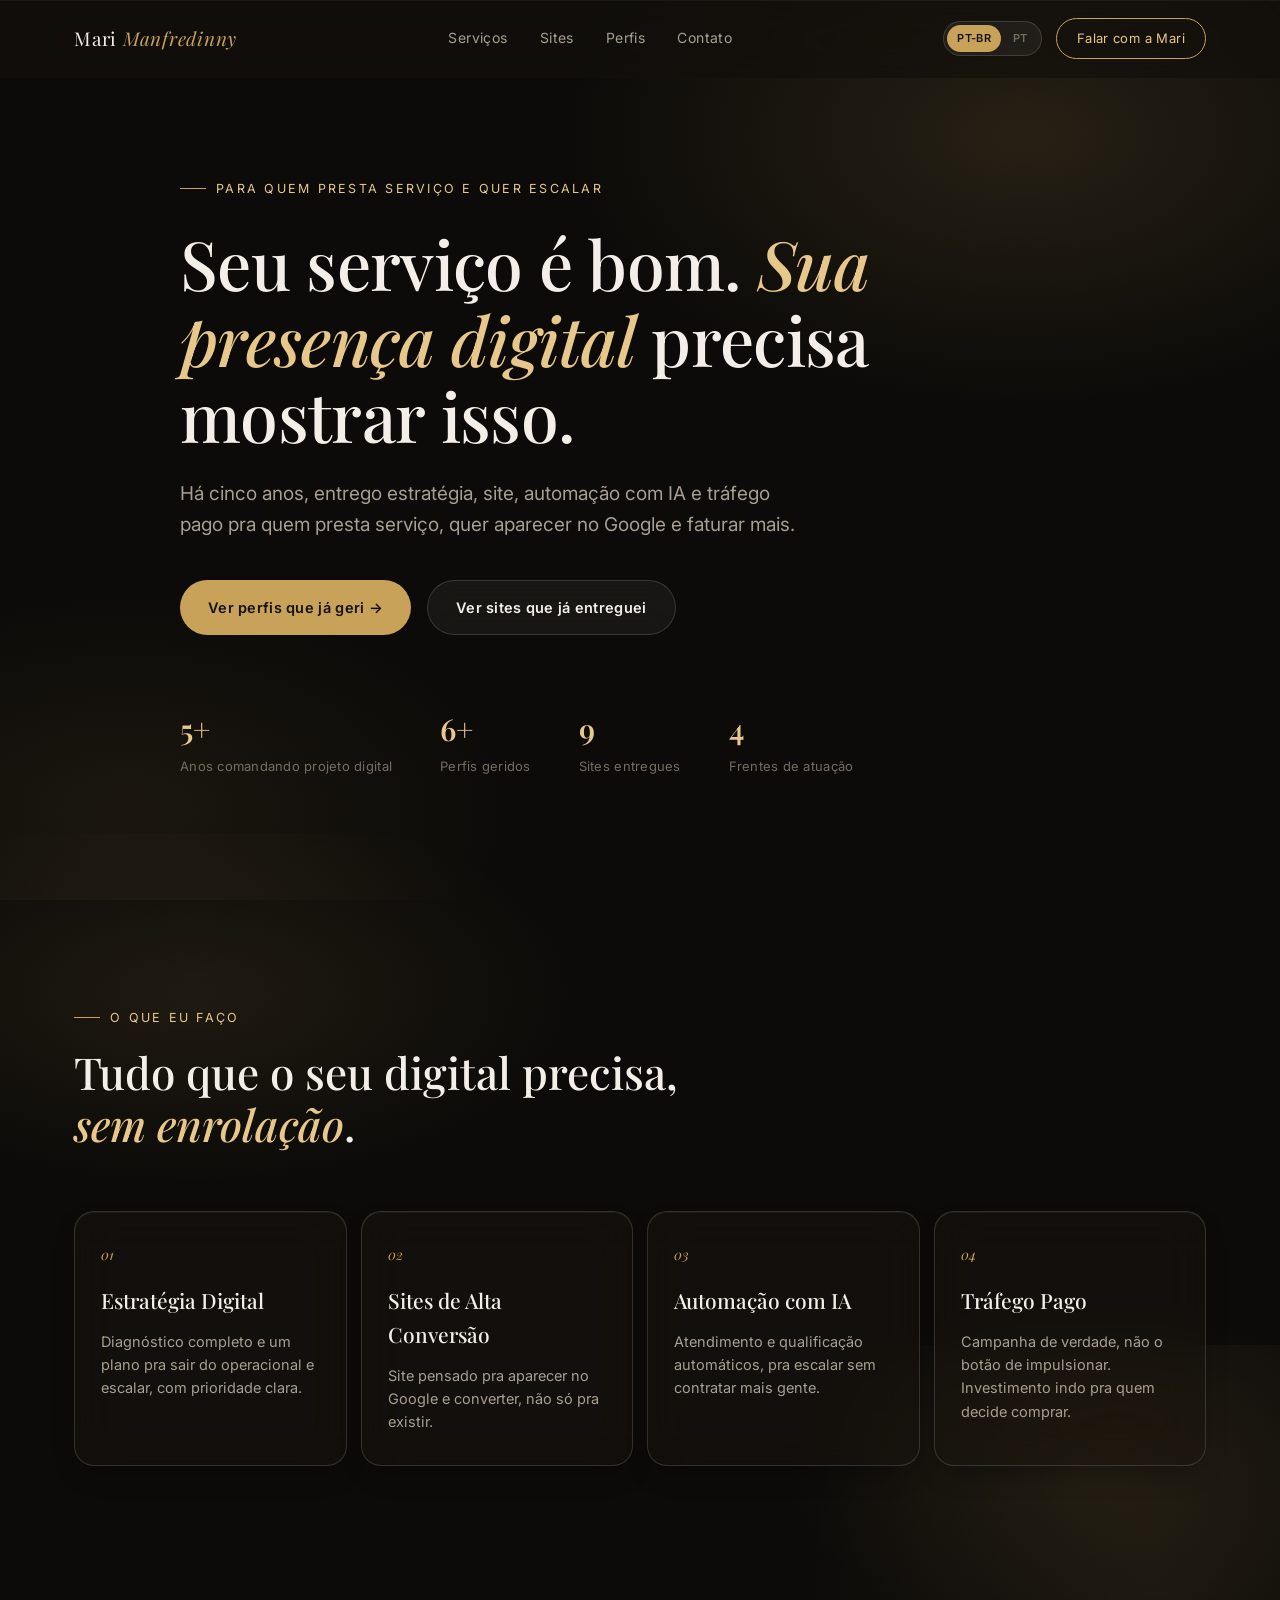
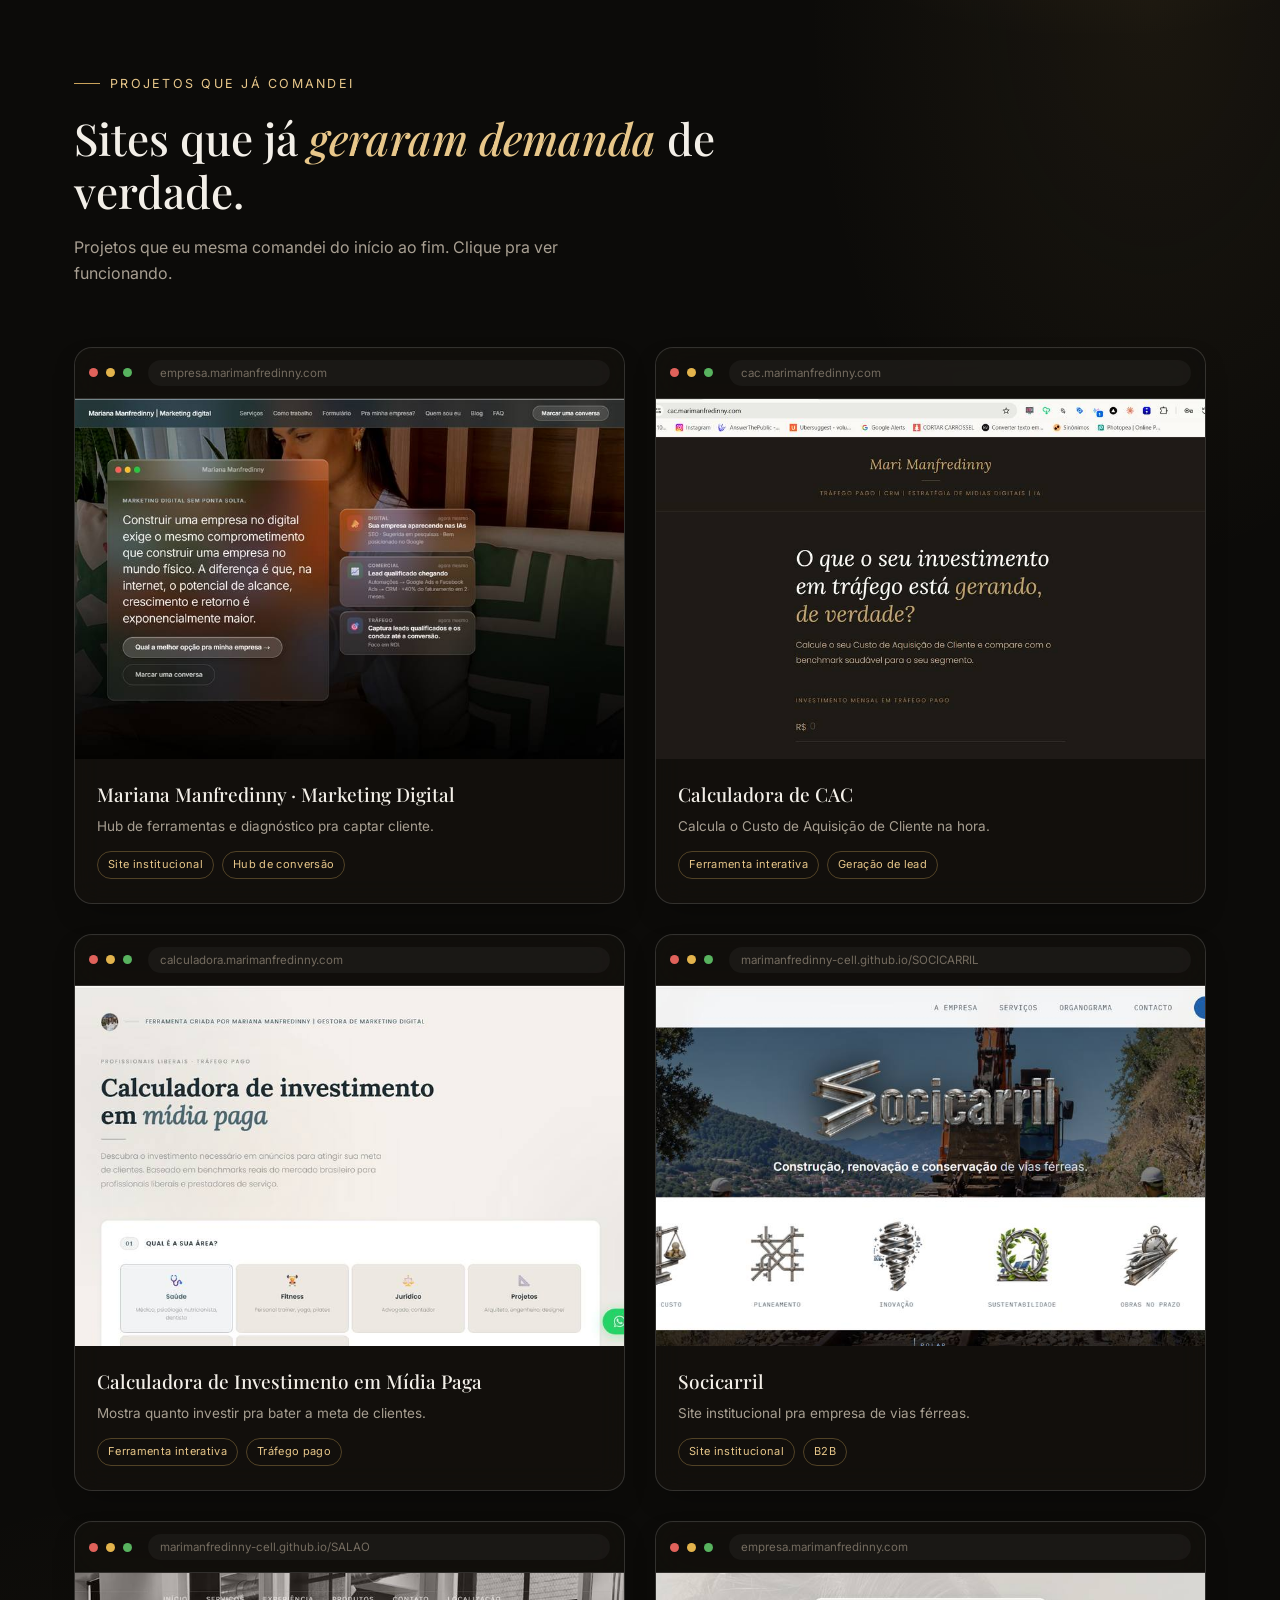
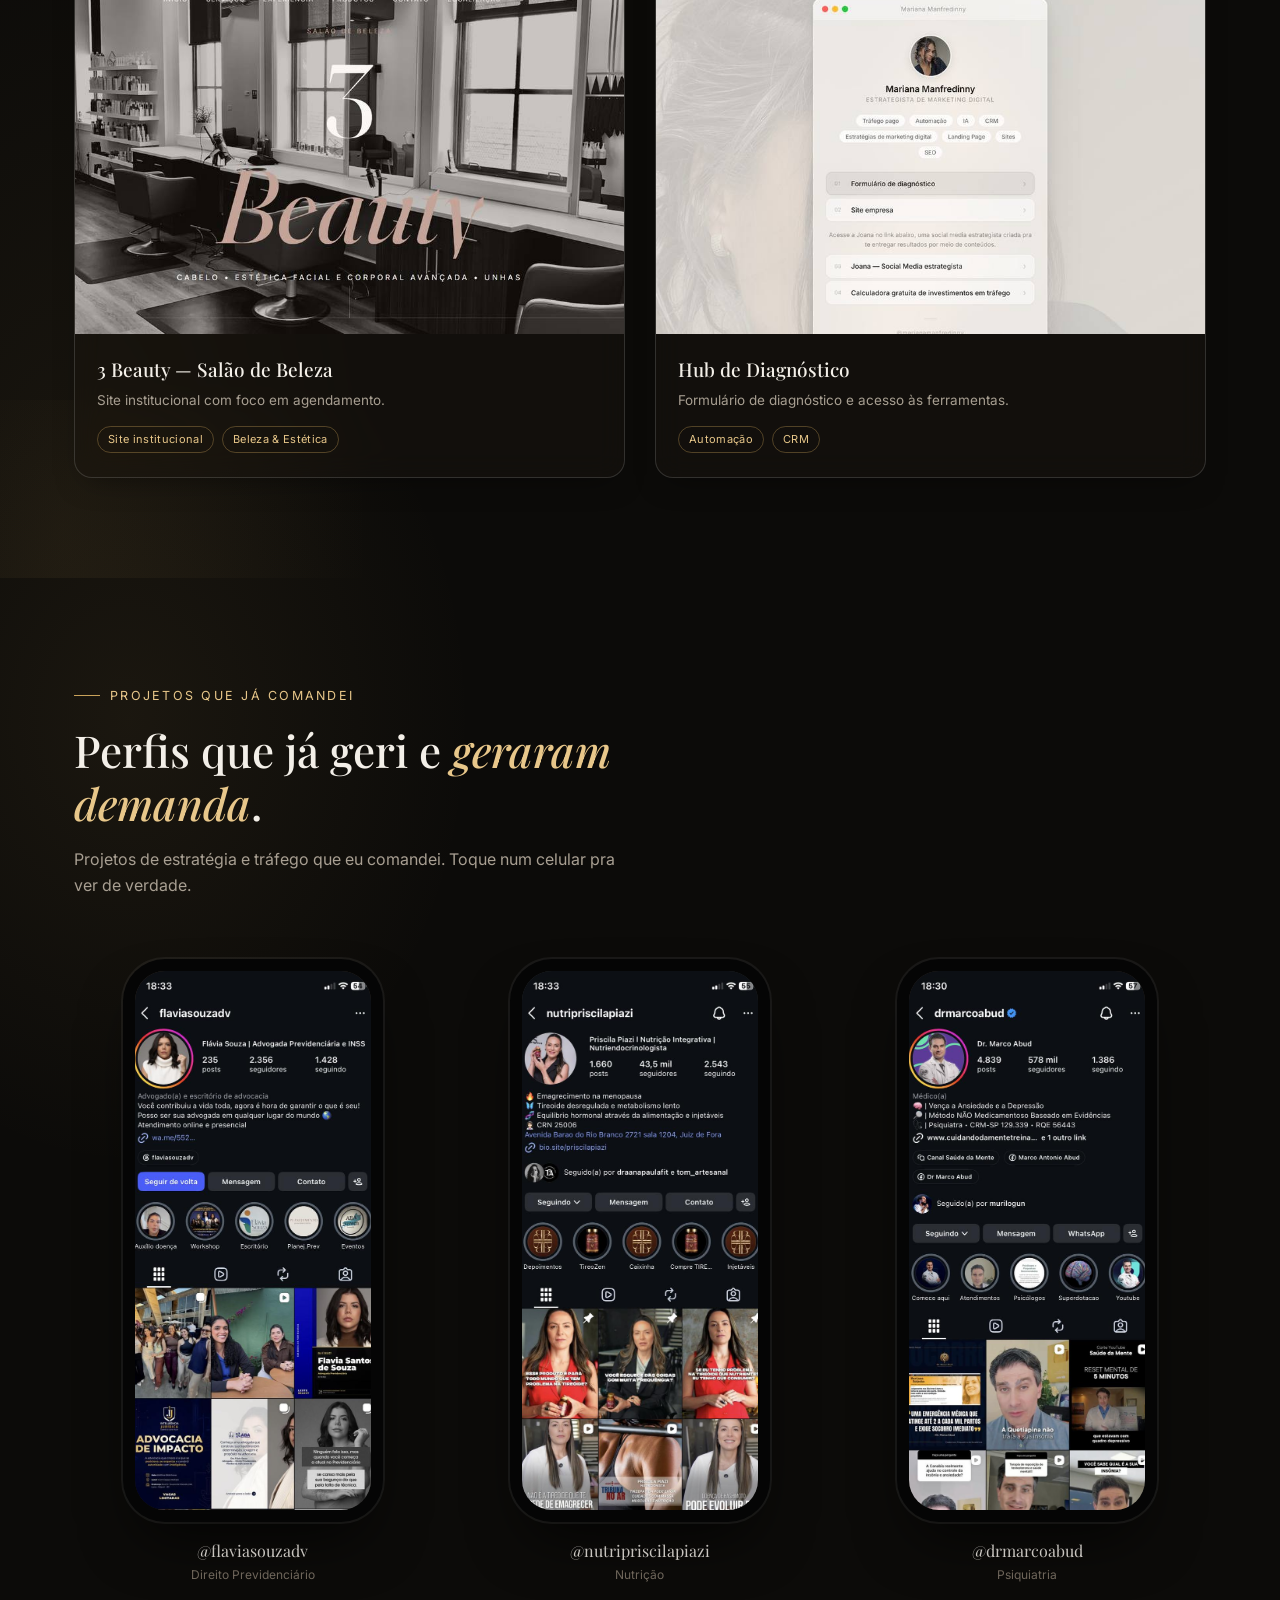
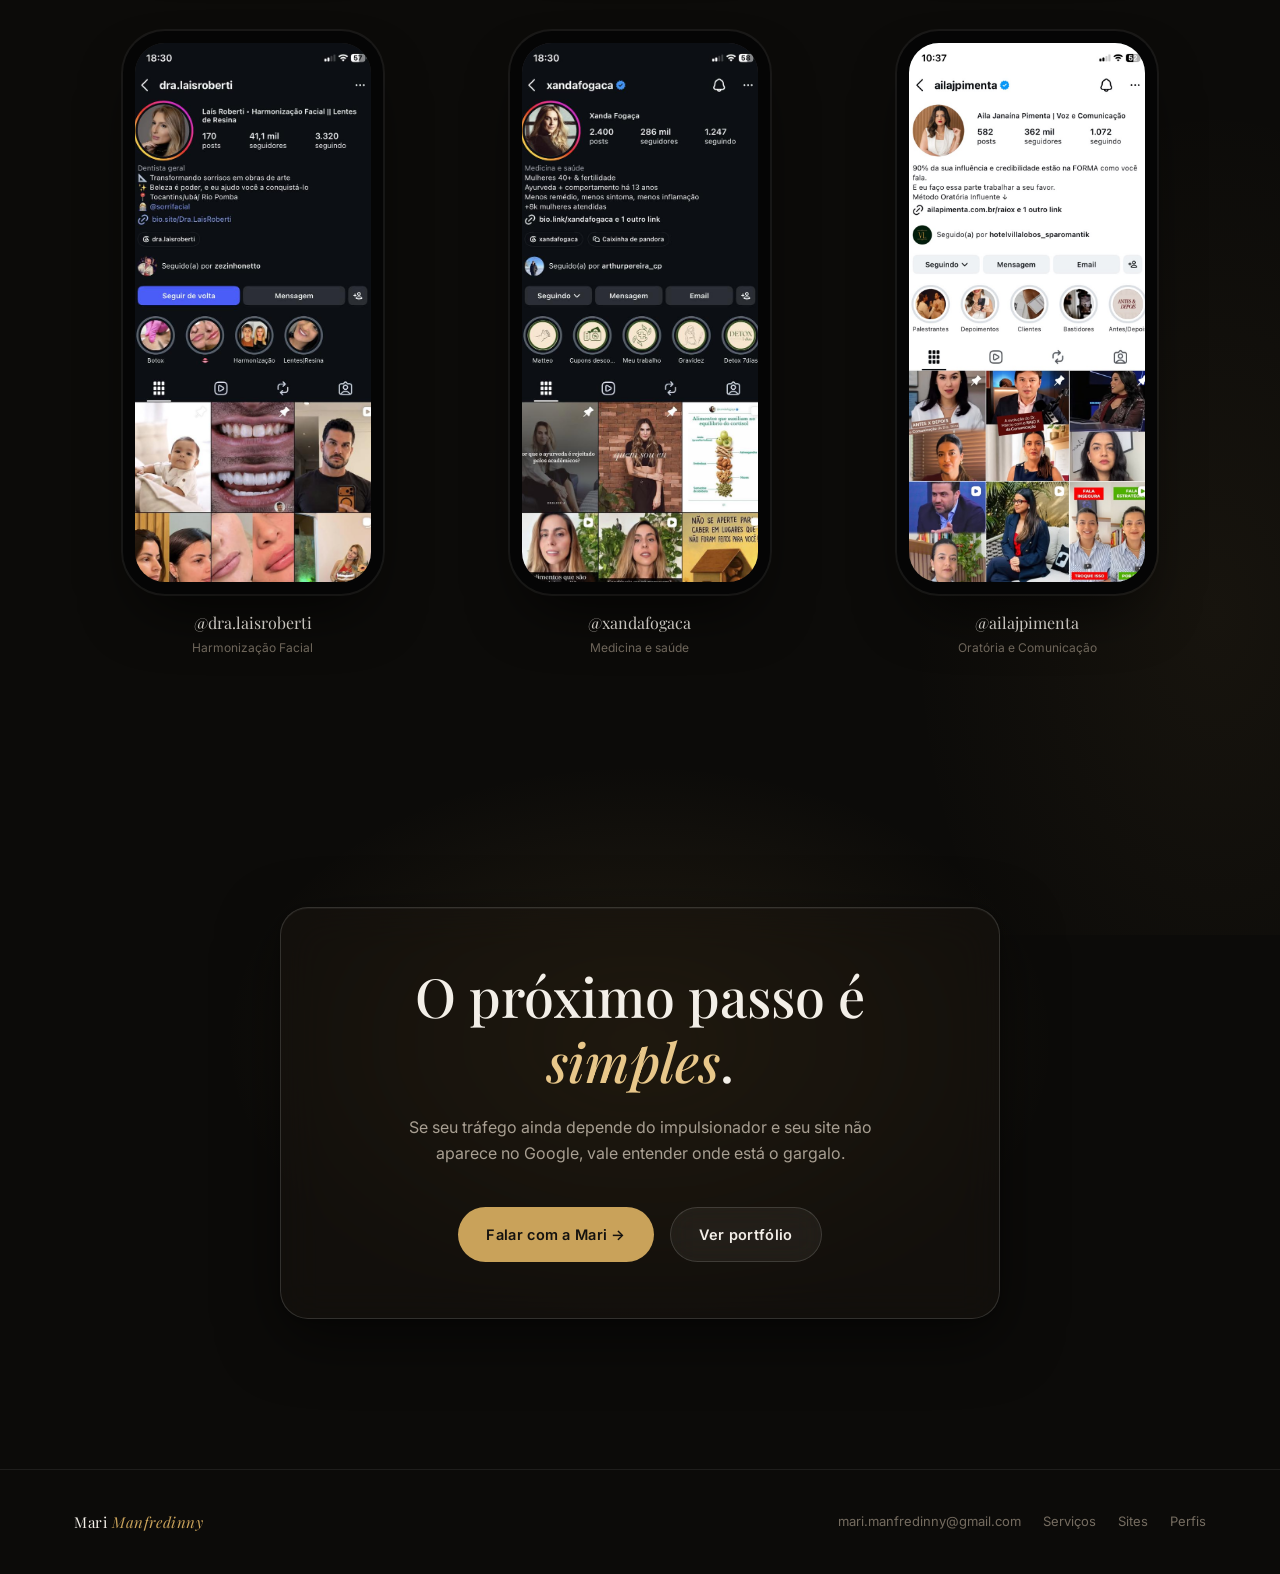
==== commit 036c701e: "Sites e perfis em carrossel horizontal no mobile + nova copy do hero No mobile, as seções de Sites e" ====
--- a/index.html
+++ b/index.html
@@ -33,8 +33,8 @@
 <header class="hero" id="top">
   <div class="wrap">
     <div class="eyebrow reveal" data-i18n="heroEyebrow">Para quem presta serviço e quer escalar</div>
-    <h1 class="reveal" data-i18n="heroH1">Seu serviço é bom. <em>Sua presença digital</em> ainda não mostra isso.</h1>
-    <p class="lead reveal" data-i18n="heroLead">Estratégia, site, automação com IA e tráfego pago pra quem presta serviço, quer sair do impulsionador, aparecer no Google e faturar mais.</p>
+    <h1 class="reveal" data-i18n="heroH1">Seu serviço é bom. <em>Sua presença digital</em> precisa mostrar isso.</h1>
+    <p class="lead reveal" data-i18n="heroLead">Há cinco anos, entrego estratégia, site, automação com IA e tráfego pago pra quem presta serviço, quer aparecer no Google e faturar mais.</p>
     <div class="hero-actions reveal">
       <a href="#perfis" class="btn btn-primary" data-i18n="heroBtn1">Ver perfis que já geri →</a>
       <a href="#sites" class="btn btn-ghost" data-i18n="heroBtn2">Ver sites que já entreguei</a>
--- a/assets/css/style.css
+++ b/assets/css/style.css
@@ -1,6 +1,6 @@
 /* ---------- Reset ---------- */
 * { margin: 0; padding: 0; box-sizing: border-box; }
-html { scroll-behavior: smooth; }
+html { scroll-behavior: smooth; overflow-x: hidden; max-width: 100%; }
 img { max-width: 100%; display: block; }
 a { color: inherit; text-decoration: none; }
 button { font: inherit; cursor: pointer; }
@@ -102,6 +102,7 @@
   color: var(--text-dimmer);
   padding: 5px 10px;
   border-radius: 999px;
+  white-space: nowrap;
   transition: background .2s ease, color .2s ease;
 }
 .lang-opt.is-active { background: var(--gold); color: #14120f; }
@@ -185,7 +186,7 @@
 #servicos { position: relative; }
 #servicos::before {
   content: "";
-  position: absolute; inset: -10% -5%;
+  position: absolute; top: -10%; bottom: -10%; left: 0; right: 0;
   background:
     radial-gradient(ellipse 50% 40% at 15% 20%, rgba(201,162,90,0.10), transparent 60%),
     radial-gradient(ellipse 40% 35% at 85% 80%, rgba(201,162,90,0.07), transparent 60%);
@@ -220,7 +221,7 @@
 #sites { position: relative; }
 #sites::before {
   content: "";
-  position: absolute; inset: -10% -5%;
+  position: absolute; top: -10%; bottom: -10%; left: 0; right: 0;
   background:
     radial-gradient(ellipse 45% 35% at 90% 10%, rgba(201,162,90,0.08), transparent 60%),
     radial-gradient(ellipse 40% 40% at 5% 90%, rgba(201,162,90,0.07), transparent 60%);
@@ -305,7 +306,7 @@
 .ig-section { background: var(--bg); position: relative; }
 .ig-section::before {
   content: "";
-  position: absolute; inset: -10% -5%;
+  position: absolute; top: -10%; bottom: -10%; left: 0; right: 0;
   background:
     radial-gradient(ellipse 45% 35% at 10% 15%, rgba(201,162,90,0.08), transparent 60%),
     radial-gradient(ellipse 40% 40% at 95% 85%, rgba(201,162,90,0.06), transparent 60%);
@@ -391,12 +392,34 @@
 @media (max-width: 680px) {
   .nav-links { display: none; }
   .services-grid { grid-template-columns: 1fr; }
-  .ig-grid { grid-template-columns: 1fr; gap: 40px; }
-  .iphone-link { max-width: 230px; }
   .hero-stats { gap: 32px; }
   .section-pad { padding: 90px 0; }
   .section-pad.tight { padding: 70px 0; }
   .lang-toggle .lang-opt { padding: 5px 8px; font-size: 10px; }
+
+  /* carrossel horizontal: sites e perfis arrastam pro lado, sem empilhar */
+  .sites-grid, .ig-grid {
+    display: flex;
+    flex-wrap: nowrap;
+    grid-template-columns: none;
+    overflow-x: auto;
+    scroll-snap-type: x mandatory;
+    -webkit-overflow-scrolling: touch;
+    scrollbar-width: none;
+    gap: 16px;
+    margin: 0 -24px;
+    padding: 4px 24px 22px;
+  }
+  .sites-grid::-webkit-scrollbar, .ig-grid::-webkit-scrollbar { display: none; }
+  .sites-grid .site-card {
+    flex: 0 0 82%;
+    scroll-snap-align: center;
+  }
+  .ig-grid .iphone-link {
+    flex: 0 0 64%;
+    max-width: none;
+    scroll-snap-align: center;
+  }
 
   /* iOS-style vibrancy: rounder continuous corners, lighter blur for perf */
   :root {
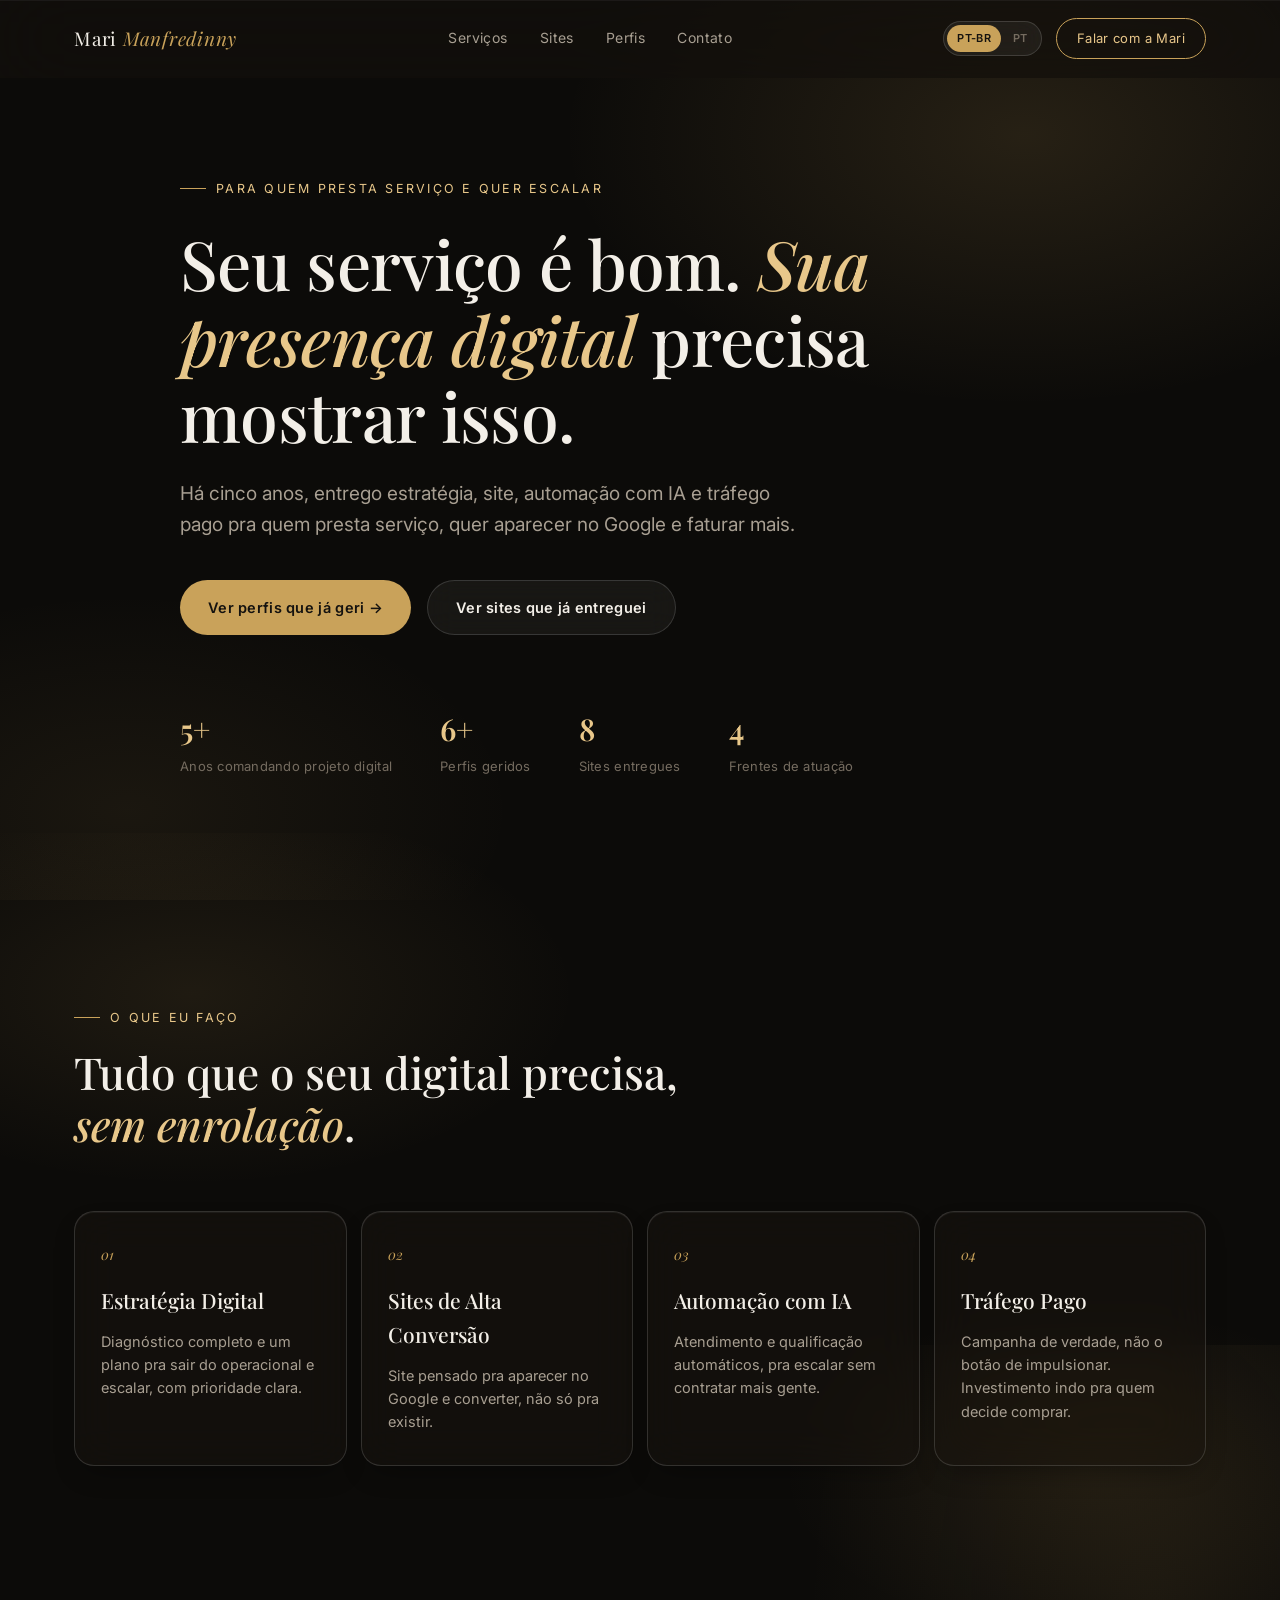
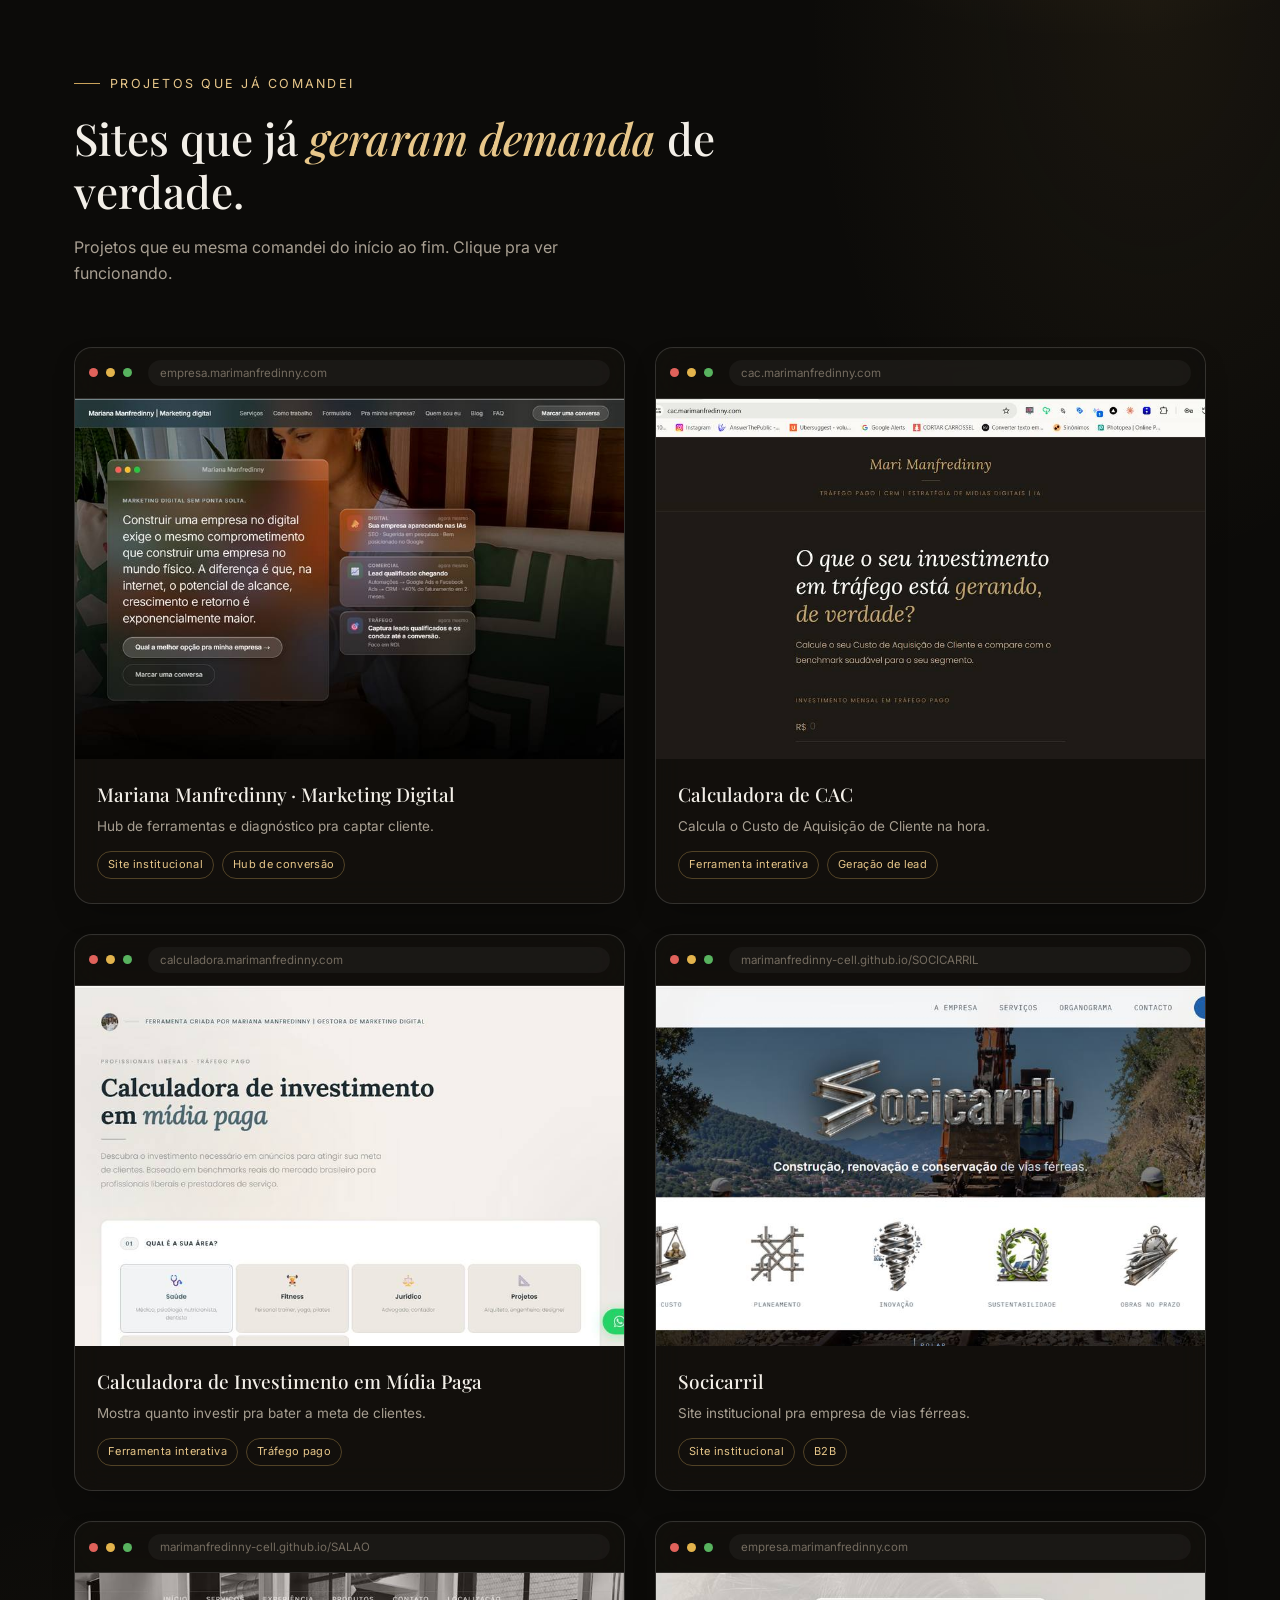
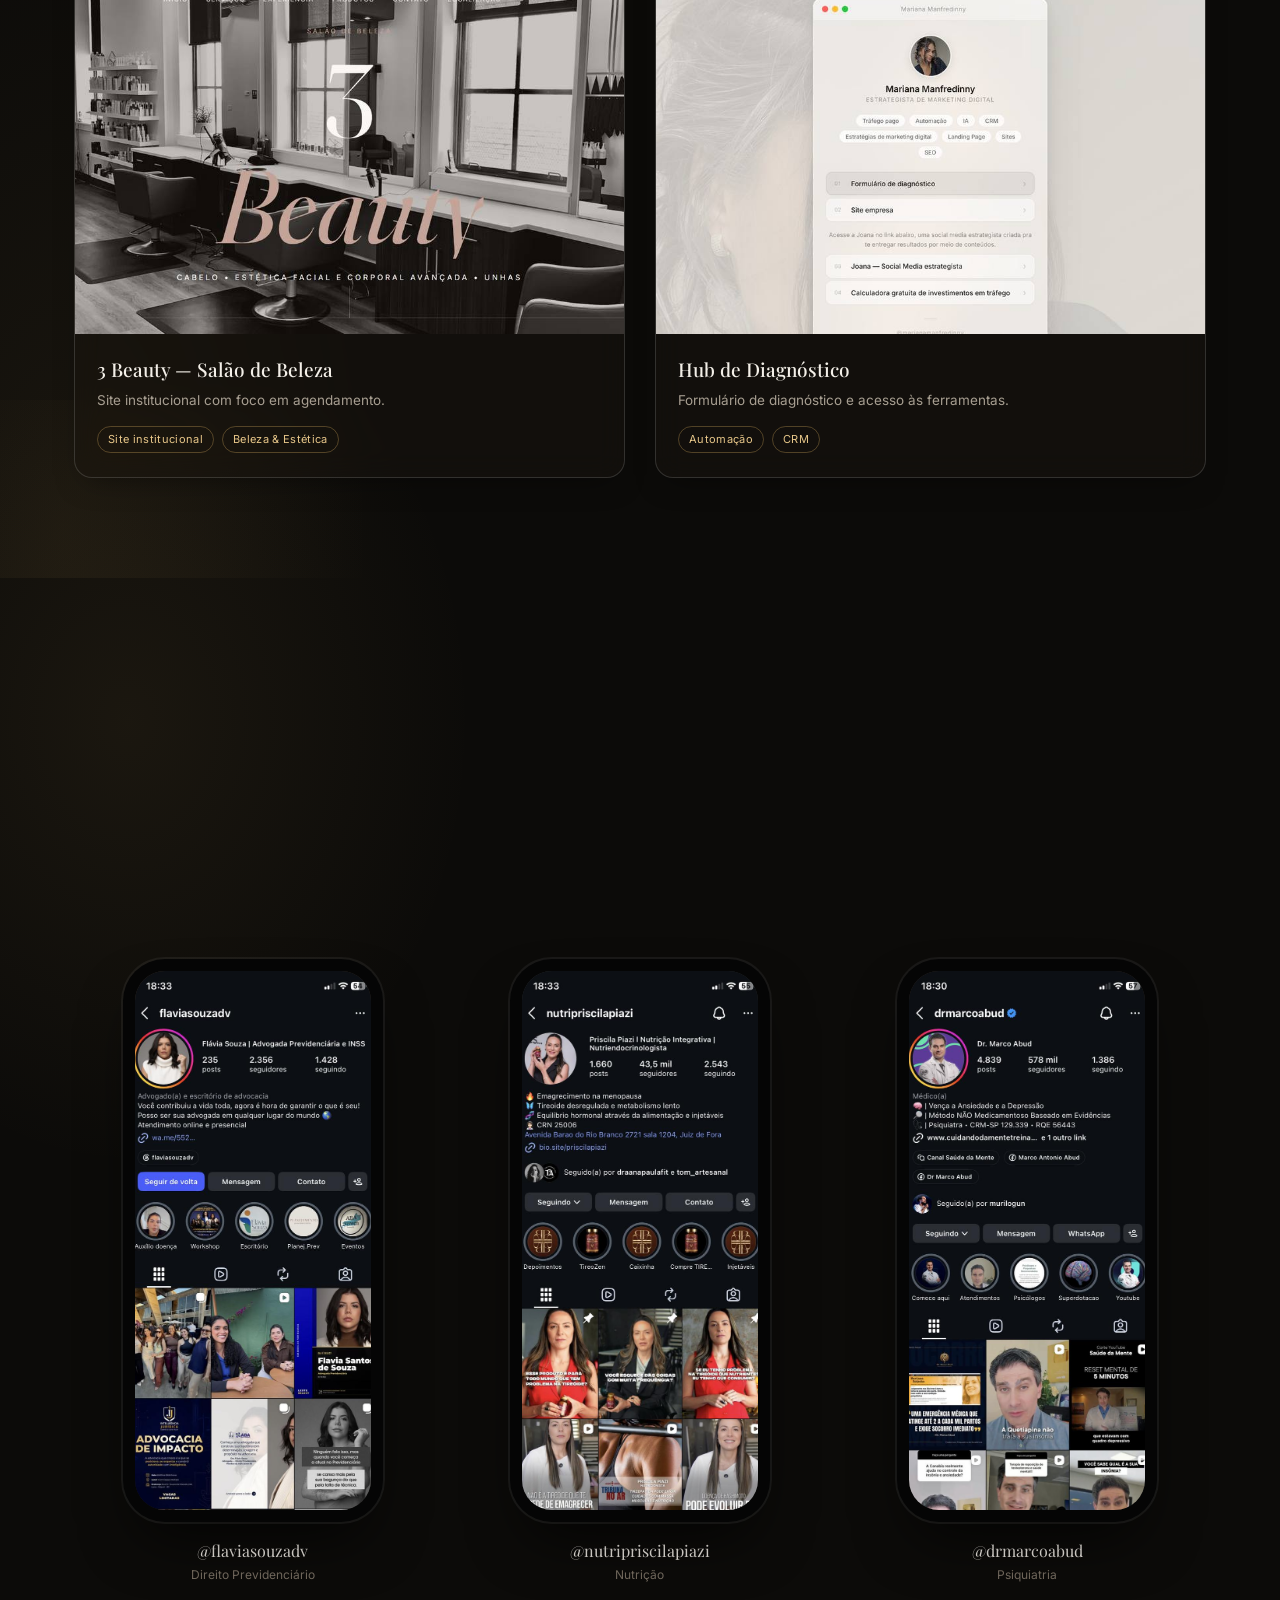
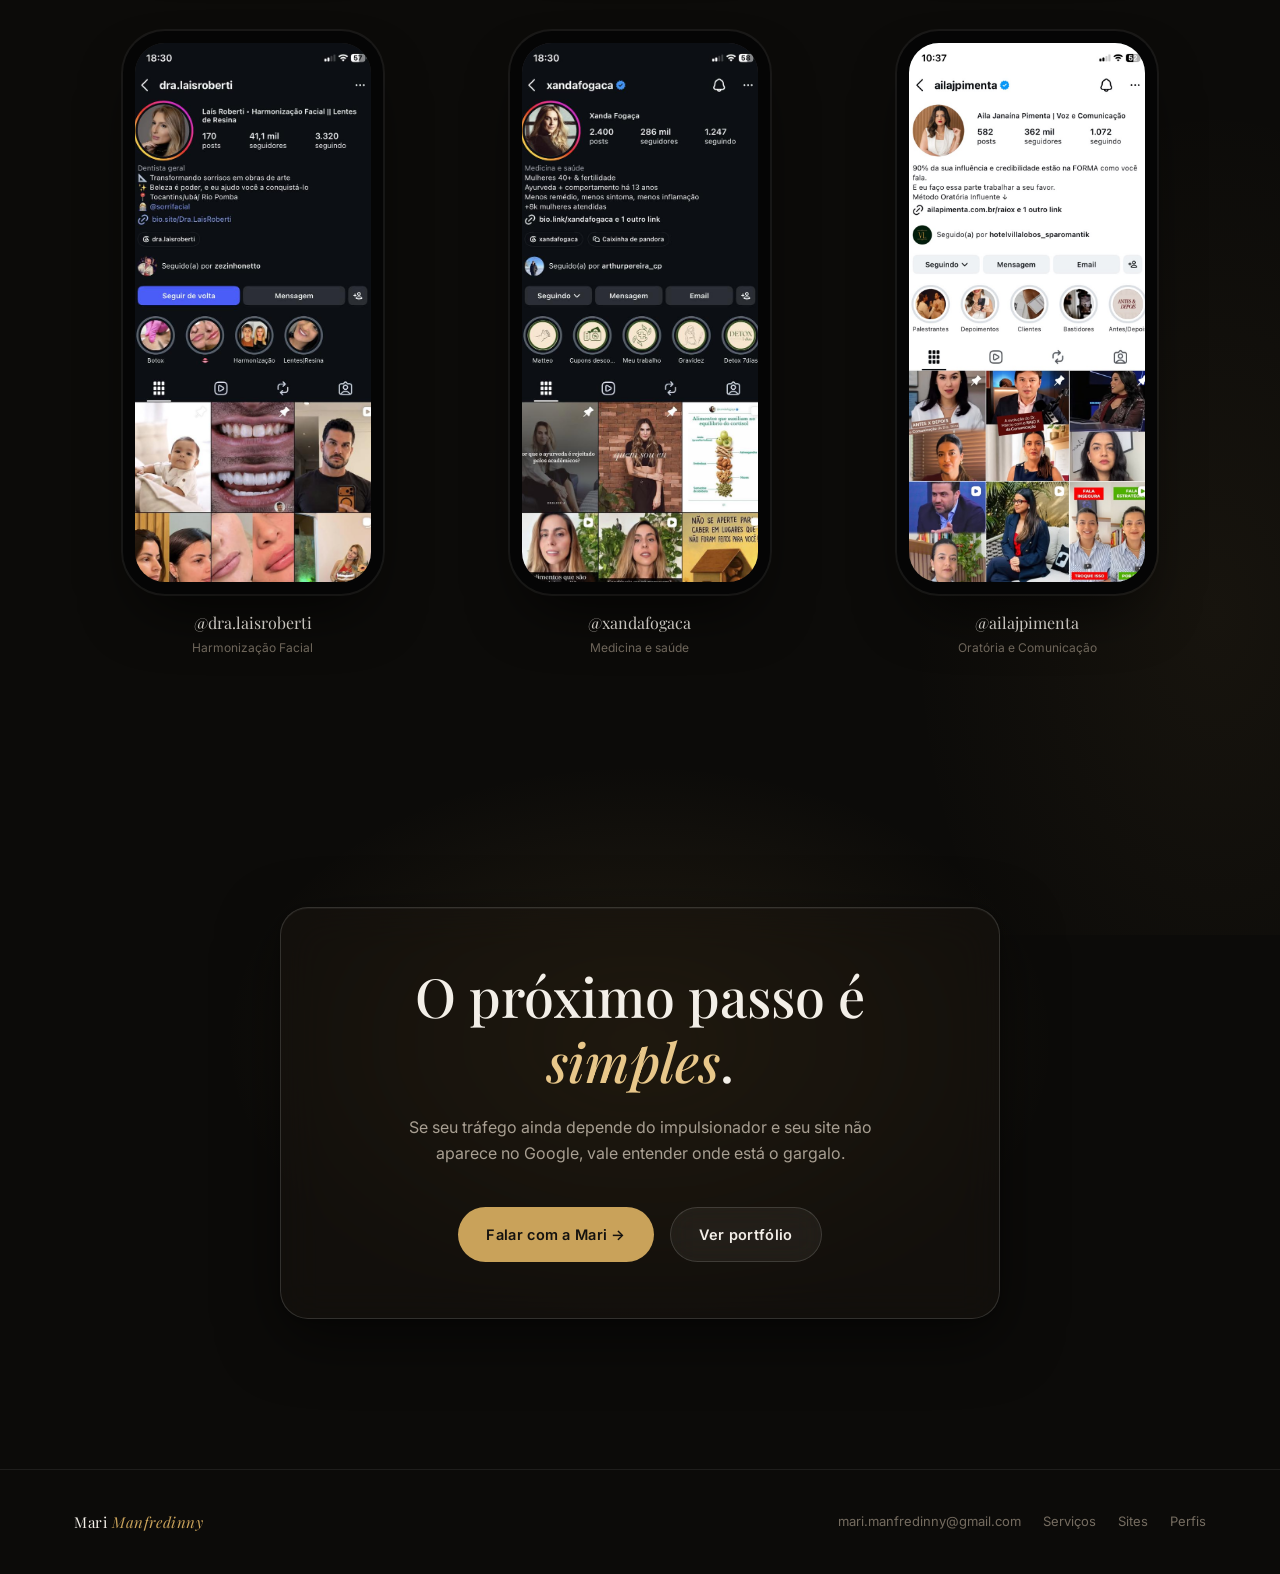
==== commit 456fbf87: "Remove CAC, Hub de Diagnóstico e Joana do carrossel mobile de sites No mobile, some CAC e Hub de Dia" ====
--- a/index.html
+++ b/index.html
@@ -42,7 +42,7 @@
     <div class="hero-stats reveal">
       <div class="stat"><b>5+</b><span data-i18n="stat0">Anos comandando projeto digital</span></div>
       <div class="stat"><b>6+</b><span data-i18n="stat1">Perfis geridos</span></div>
-      <div class="stat"><b>9</b><span data-i18n="stat2">Sites entregues</span></div>
+      <div class="stat"><b>8</b><span data-i18n="stat2">Sites entregues</span></div>
       <div class="stat"><b>4</b><span data-i18n="stat3">Frentes de atuação</span></div>
     </div>
   </div>
@@ -104,7 +104,7 @@
         </div>
       </a>
 
-      <a class="site-card" href="https://cac.marimanfredinny.com/" target="_blank" rel="noopener">
+      <a class="site-card mobile-hide" href="https://cac.marimanfredinny.com/" target="_blank" rel="noopener">
         <div class="site-arrow">↗</div>
         <div class="browser-bar"><span></span><span></span><span></span><div class="browser-url">cac.marimanfredinny.com</div></div>
         <div class="site-shot"><img src="assets/img/site-cac.jpg" alt="Calculadora de Custo de Aquisição de Cliente"></div>
@@ -157,7 +157,7 @@
         </div>
       </a>
 
-      <a class="site-card" href="https://empresa.marimanfredinny.com/" target="_blank" rel="noopener">
+      <a class="site-card mobile-hide" href="https://empresa.marimanfredinny.com/" target="_blank" rel="noopener">
         <div class="site-arrow">↗</div>
         <div class="browser-bar"><span></span><span></span><span></span><div class="browser-url">empresa.marimanfredinny.com</div></div>
         <div class="site-shot"><img src="assets/img/site-empresa-2.jpg" alt="Hub de ferramentas Mariana Manfredinny"></div>
@@ -175,16 +175,6 @@
           <h3>Link na bio · marimanfredinny.com</h3>
           <p data-i18n="site7p">Acesso rápido pra quem chega pelo Instagram.</p>
           <div class="site-tags"><span class="tag">Link na bio</span><span class="tag">Mobile first</span></div>
-        </div>
-      </a>
-
-      <a class="site-card mobile-only" href="https://socialmediajoana.com.br/" target="_blank" rel="noopener">
-        <div class="site-arrow">↗</div>
-        <div class="site-shot portrait"><img src="assets/img/site-mobile-joana.jpg" alt="Joana — social media estrategista com IA, versão mobile"></div>
-        <div class="site-meta">
-          <h3>Joana — Social Media com IA</h3>
-          <p data-i18n="site8p">IA que monta o planejamento de conteúdo em minutos.</p>
-          <div class="site-tags"><span class="tag">Automação com IA</span><span class="tag">Conteúdo</span></div>
         </div>
       </a>
 
--- a/assets/css/style.css
+++ b/assets/css/style.css
@@ -284,6 +284,7 @@
   .site-shot .shot-desktop { display: none; }
   .site-shot .shot-mobile { display: block; }
   .site-card.mobile-only { display: block; }
+  .site-card.mobile-hide { display: none; }
 }
 .site-card:hover .site-shot img { transform: scale(1.045); }
 .site-meta { padding: 20px 22px 24px; }
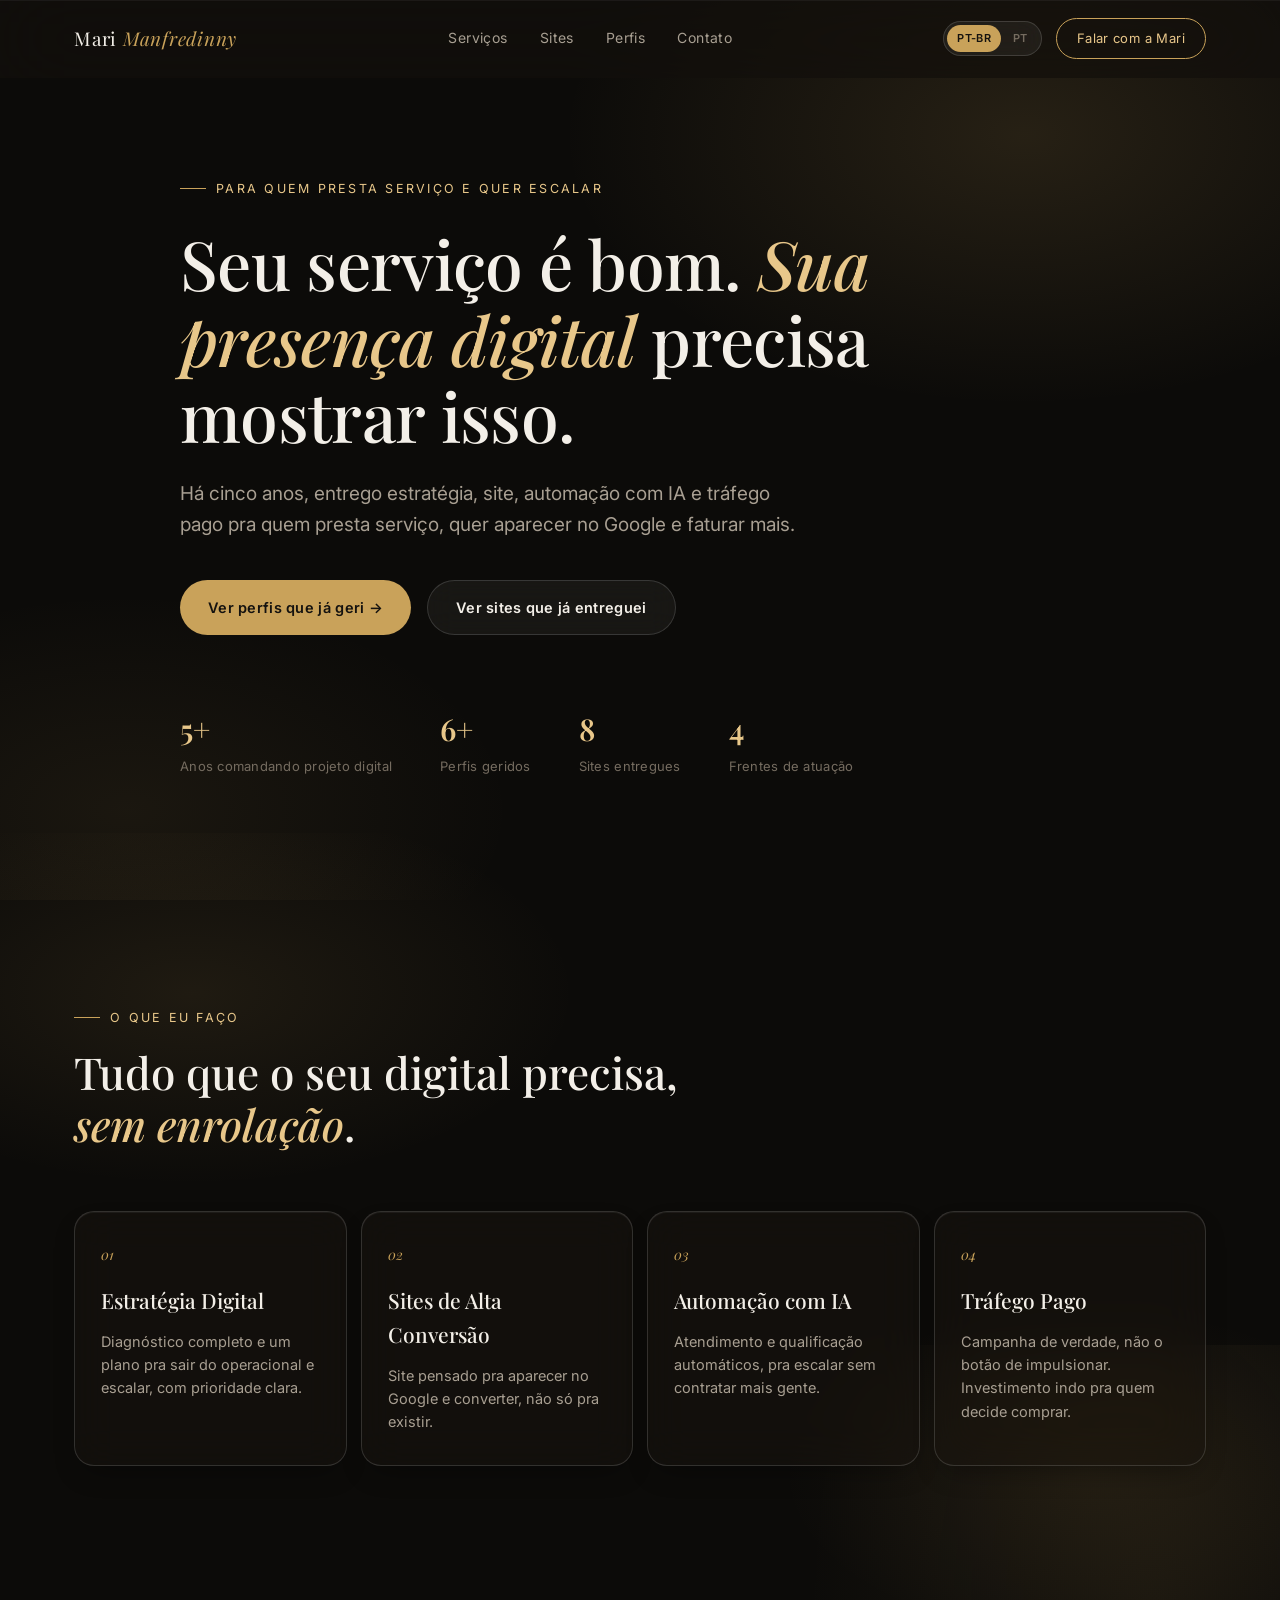
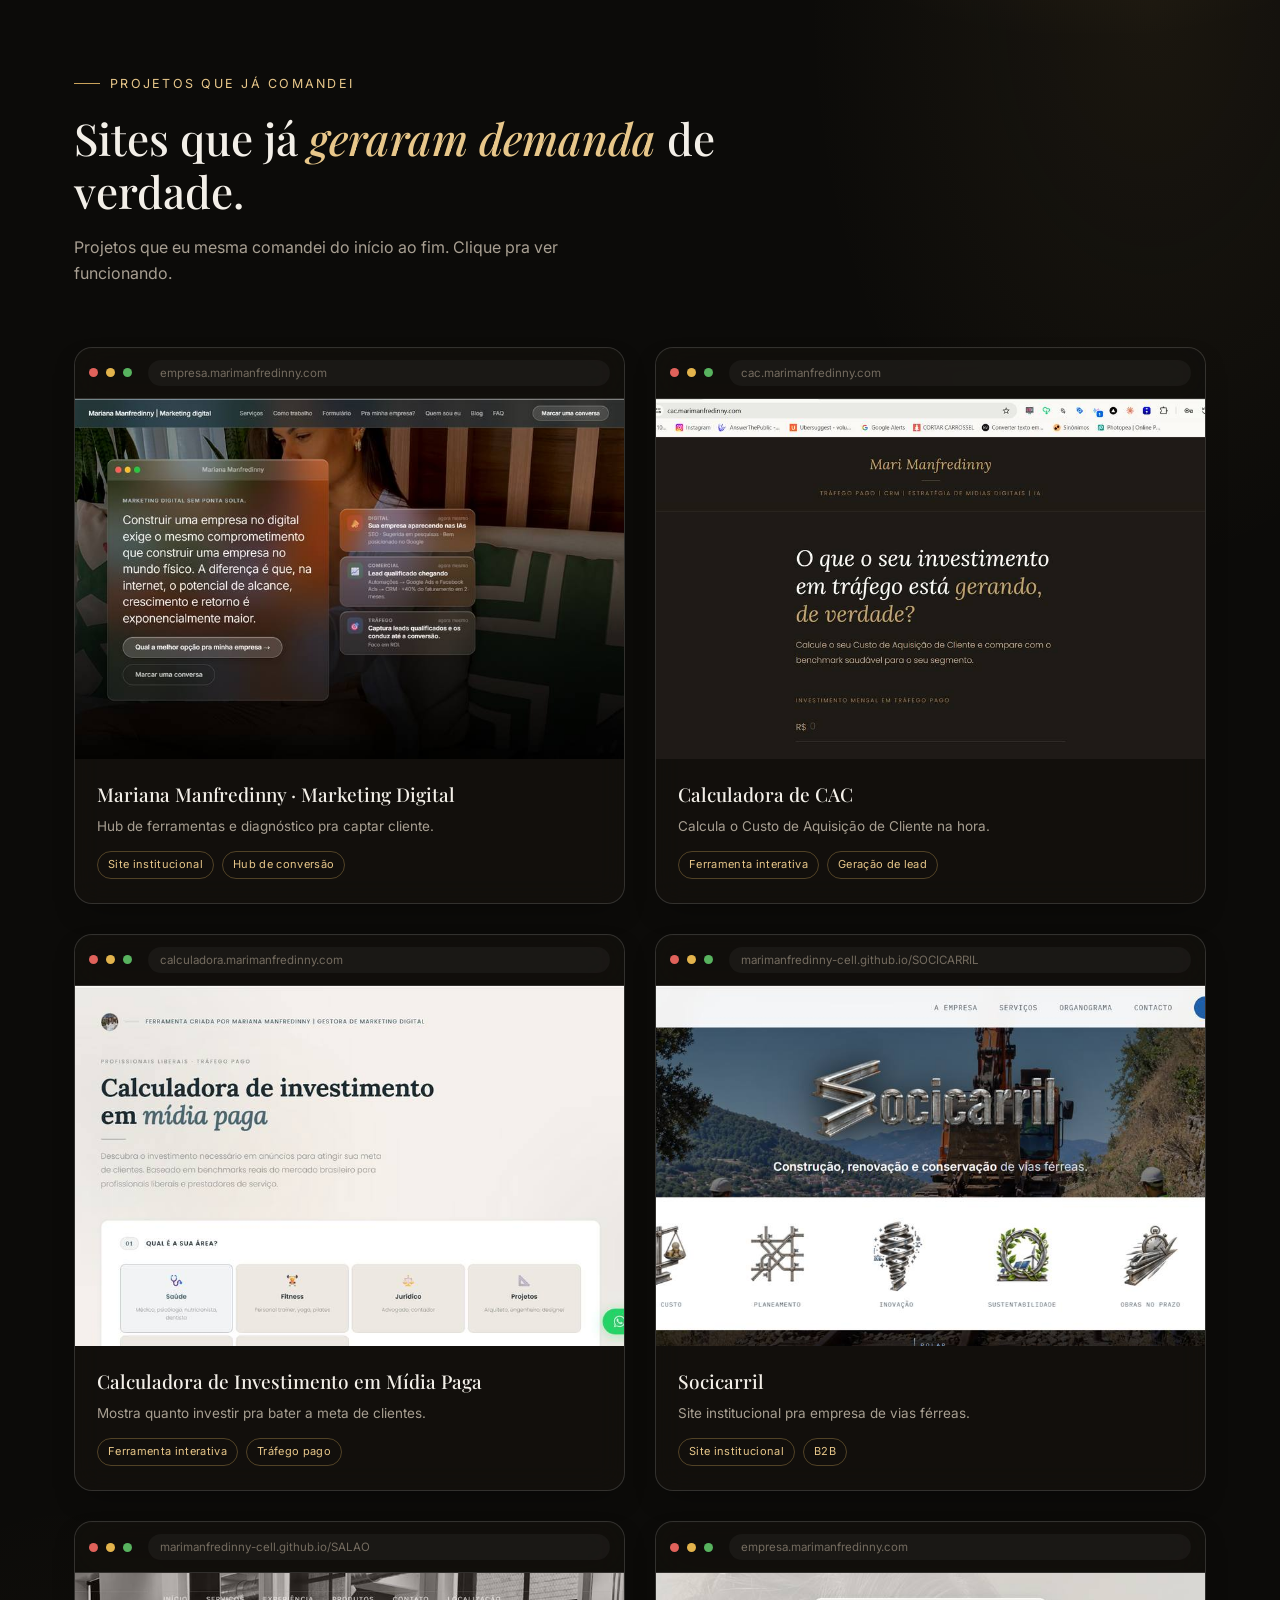
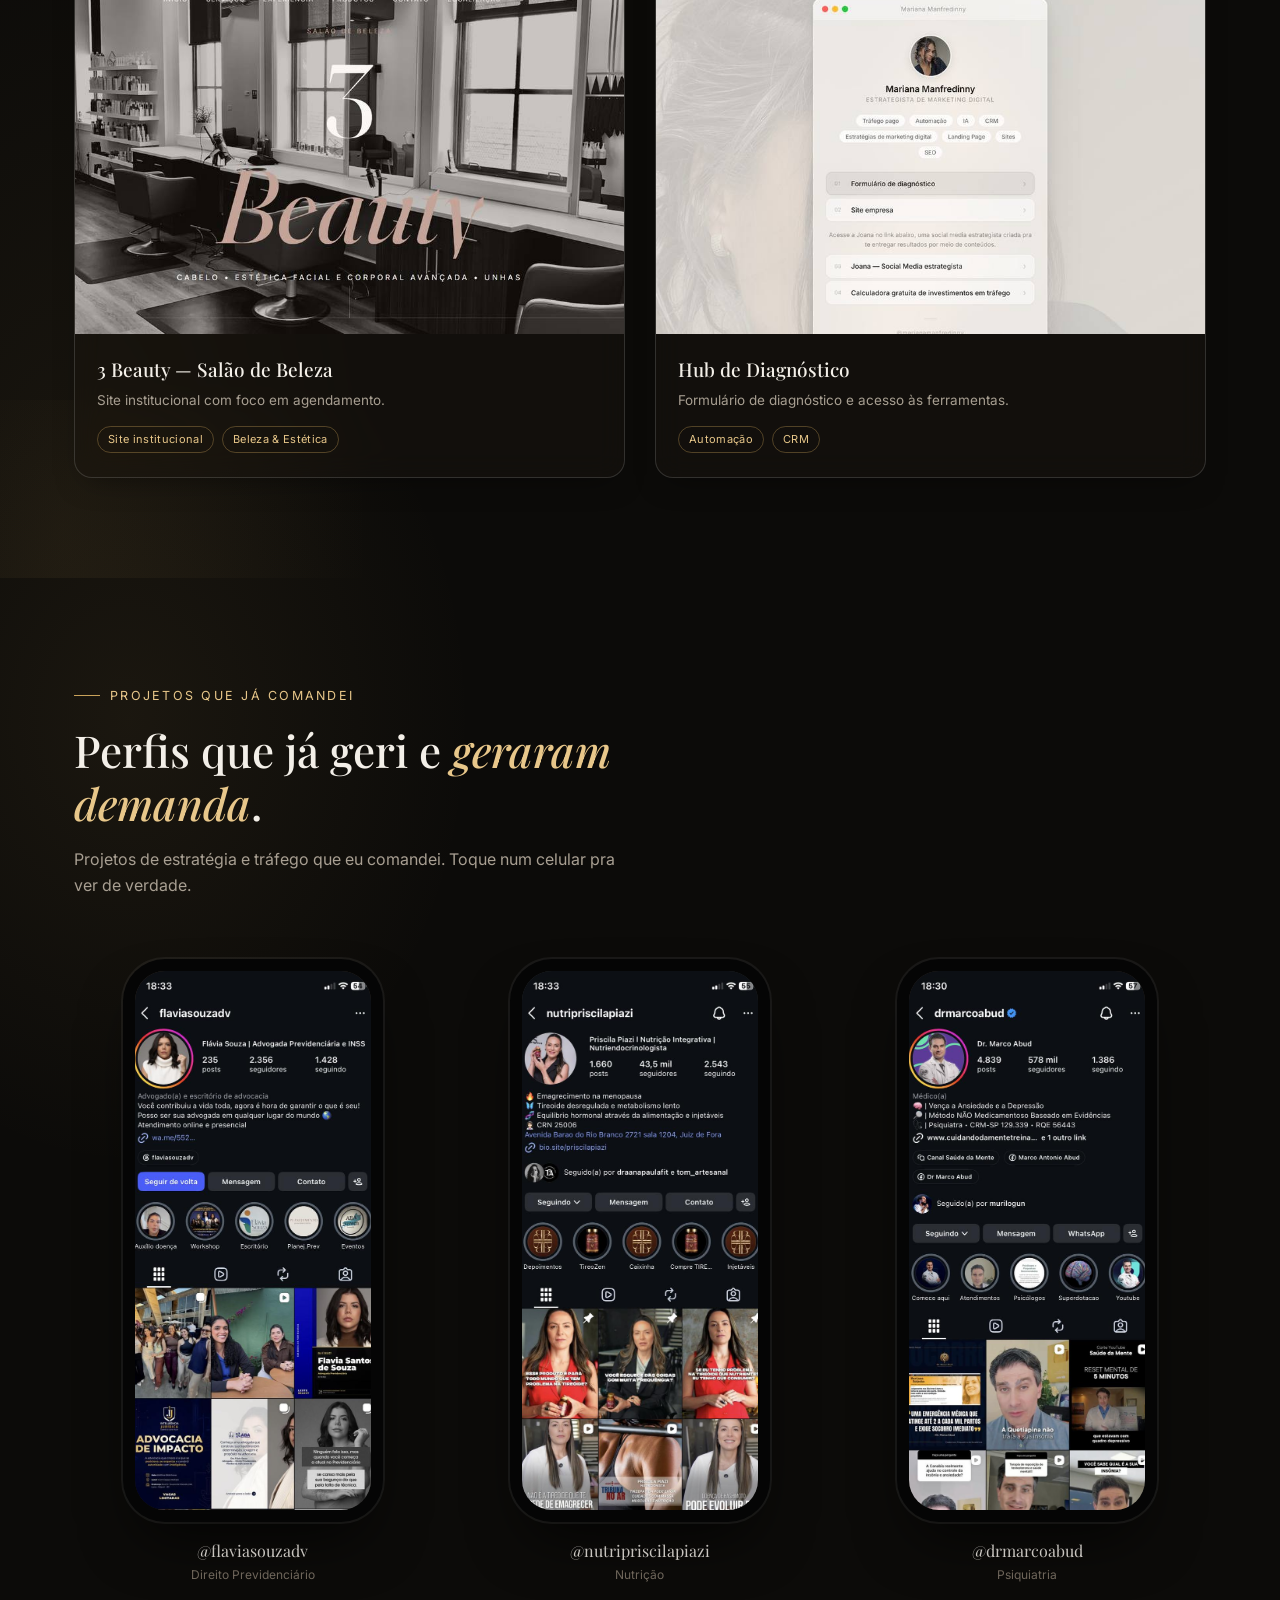
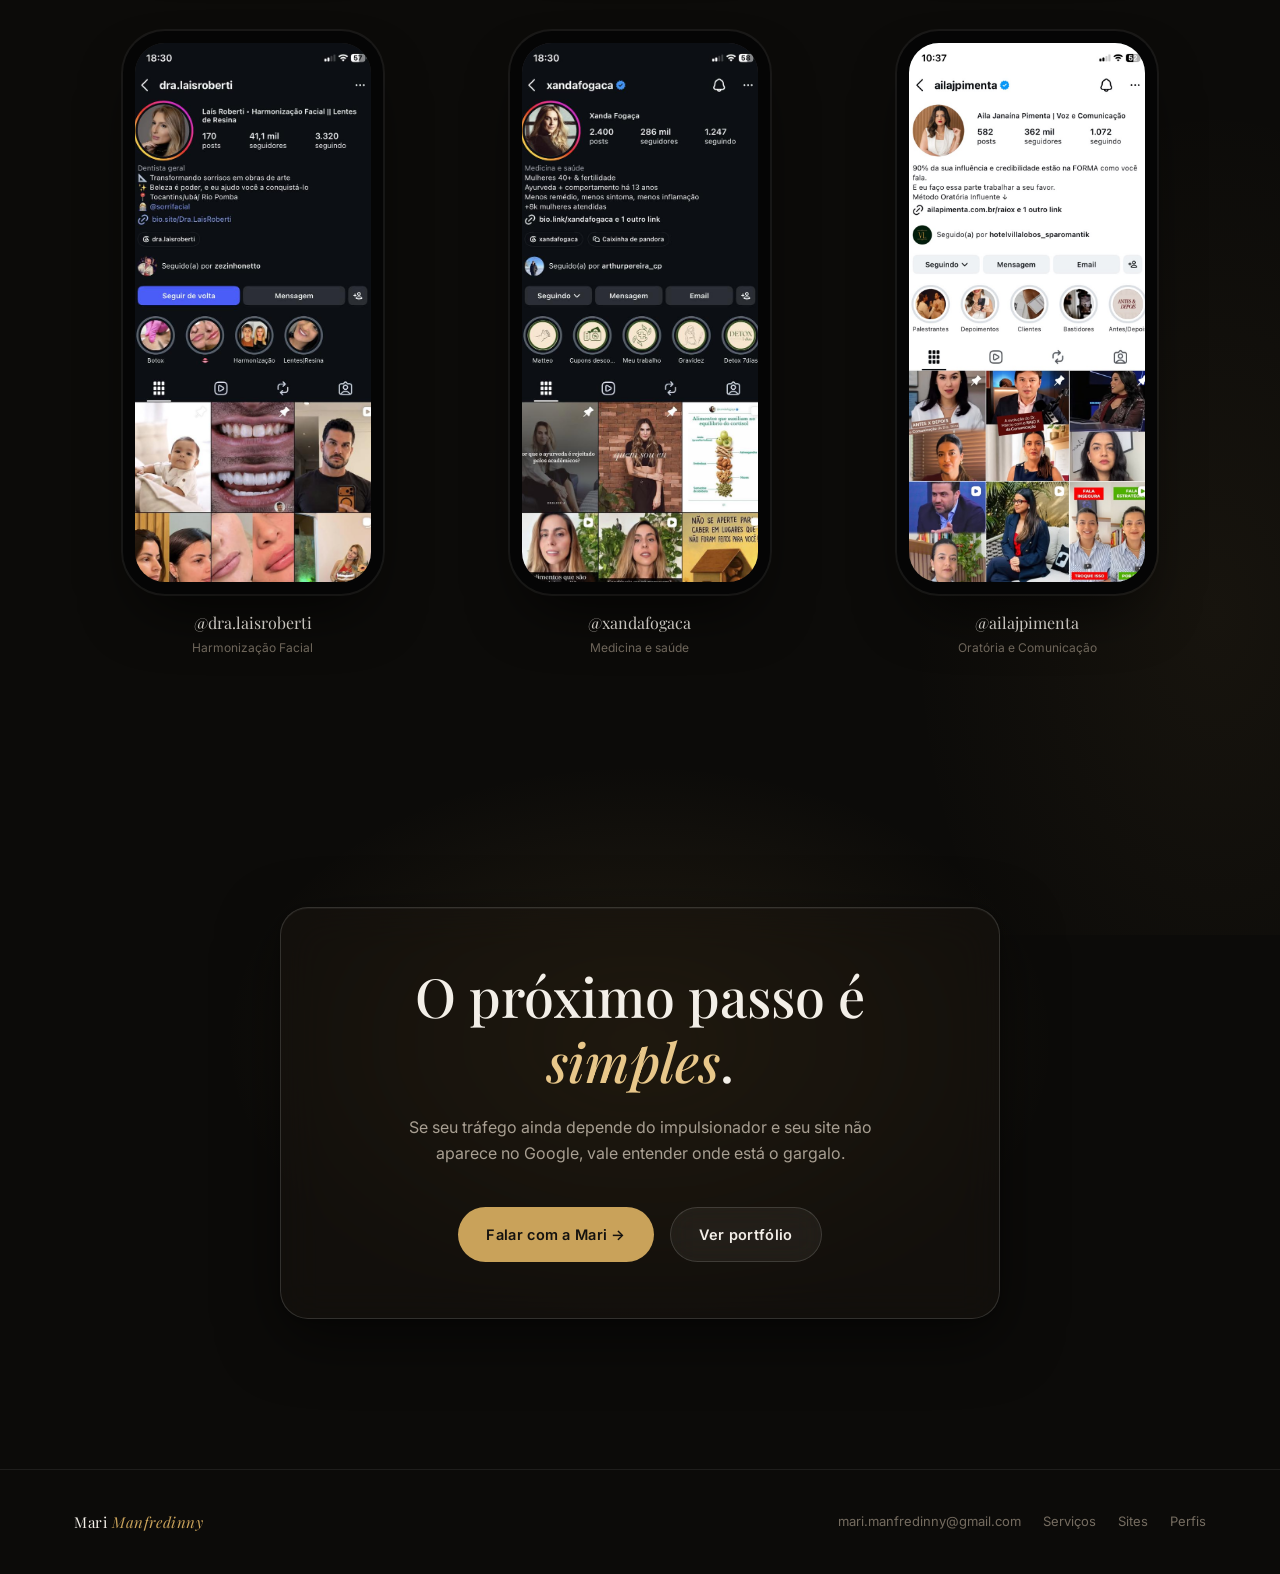
==== commit 299875e8: "Adiciona código de rastreamento do HubSpot Insere o script de tracking do HubSpot antes do </body>, " ====
--- a/index.html
+++ b/index.html
@@ -286,5 +286,9 @@
 </footer>
 
 <script src="assets/js/main.js"></script>
+
+<!-- Start of HubSpot Embed Code -->
+<script type="text/javascript" id="hs-script-loader" async defer src="//js.hs-scripts.com/52056029.js"></script>
+<!-- End of HubSpot Embed Code -->
 </body>
 </html>
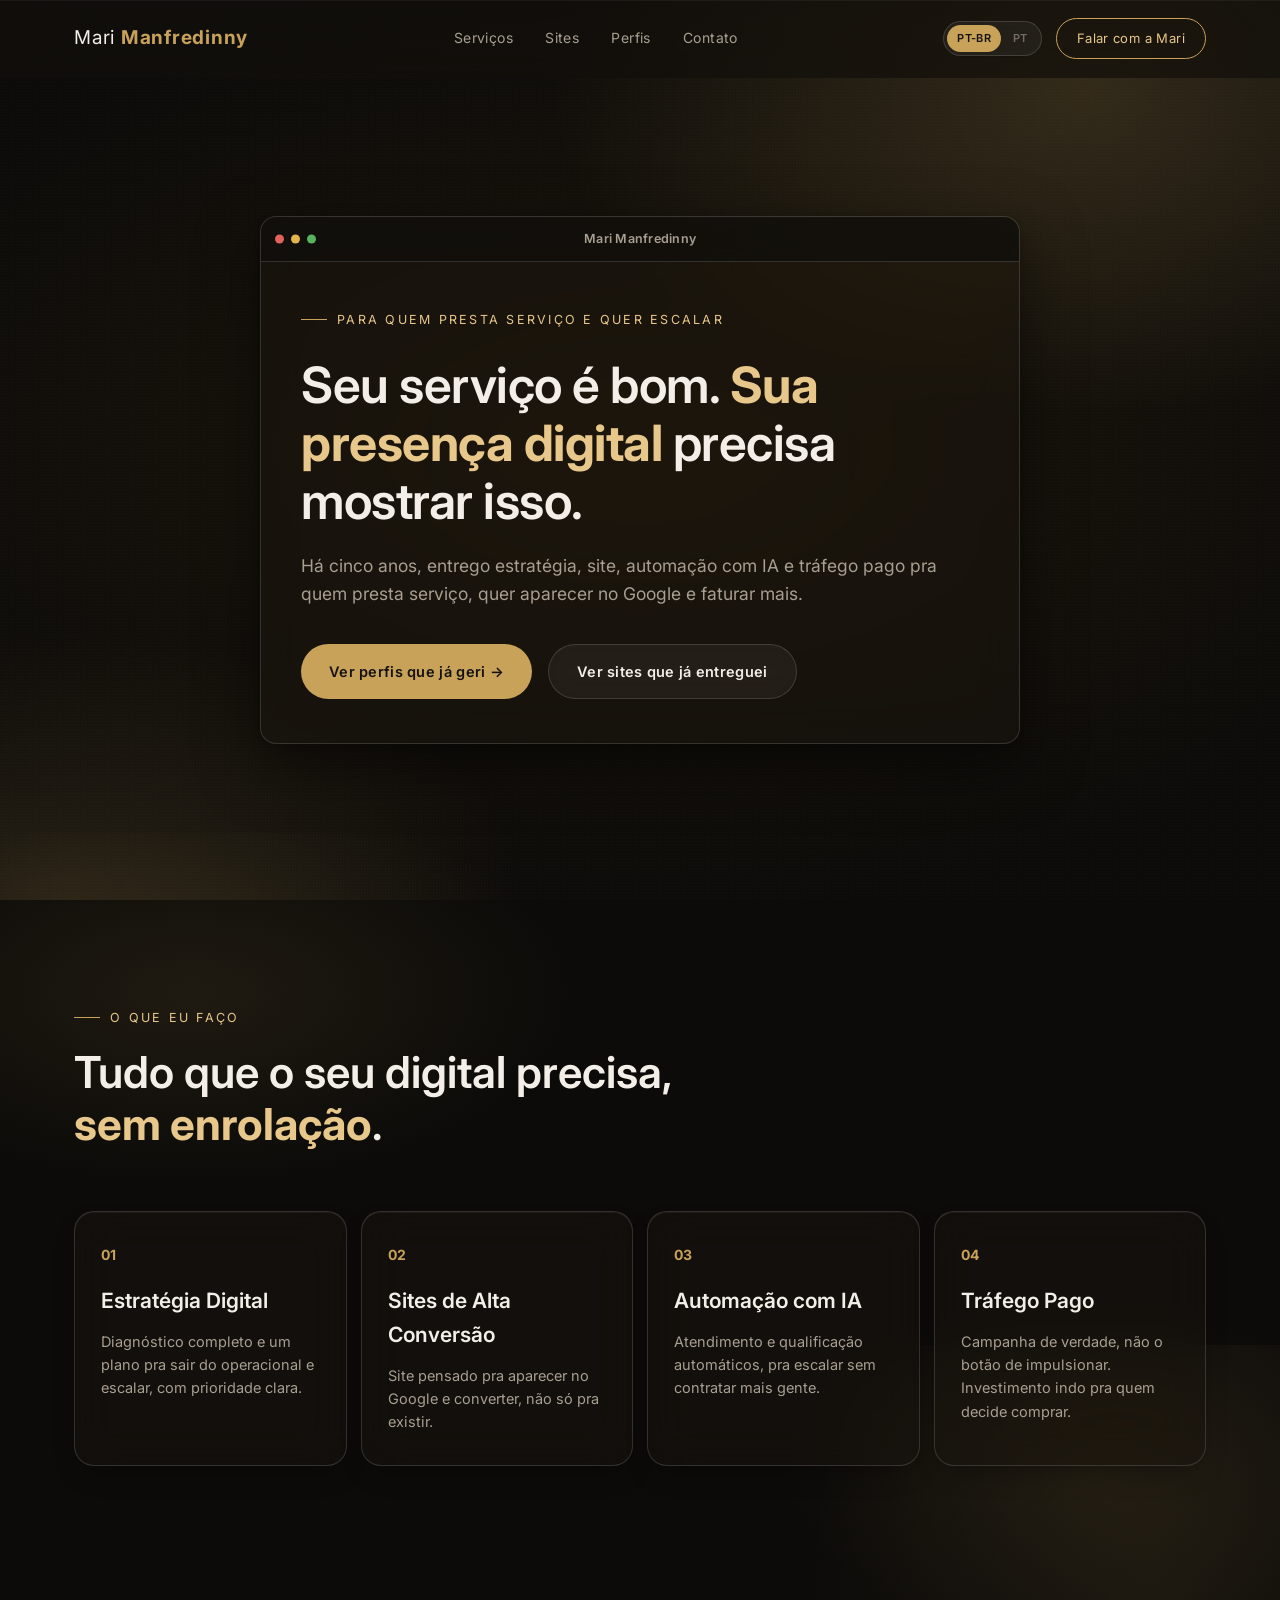
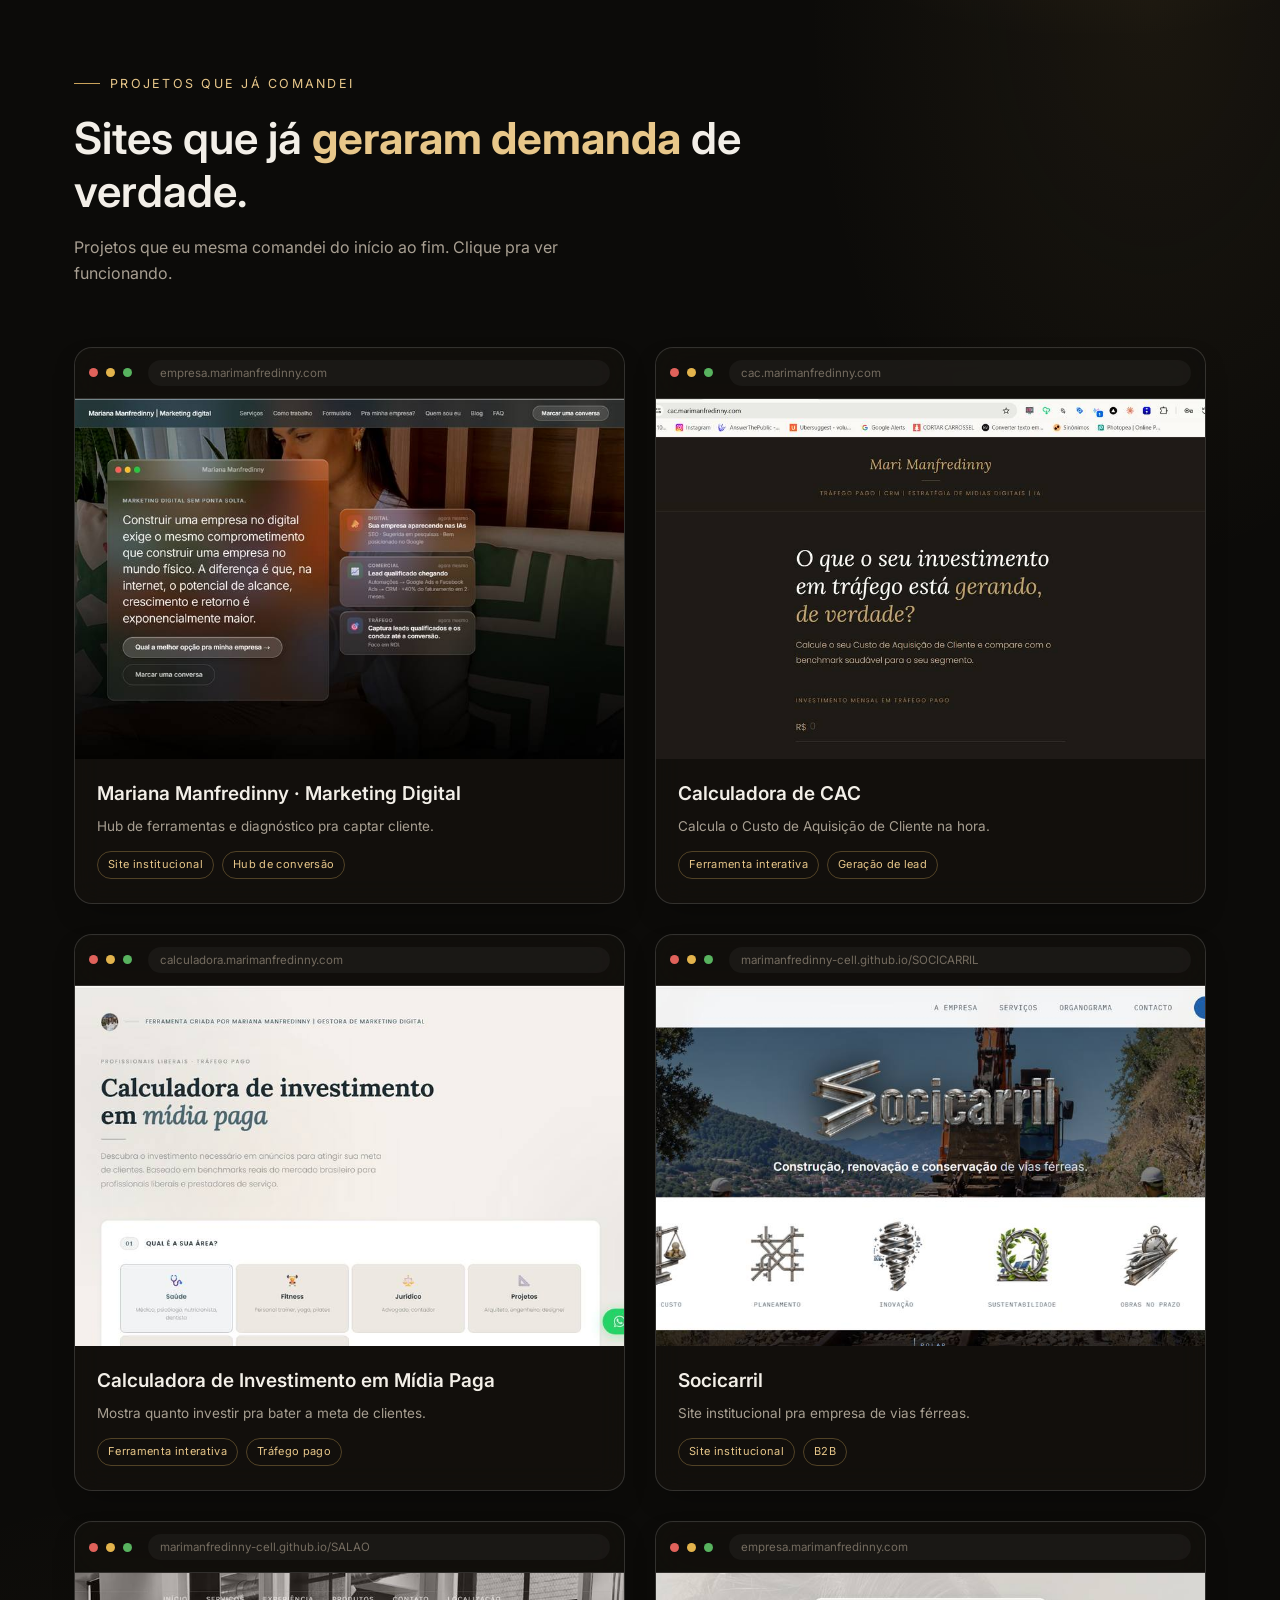
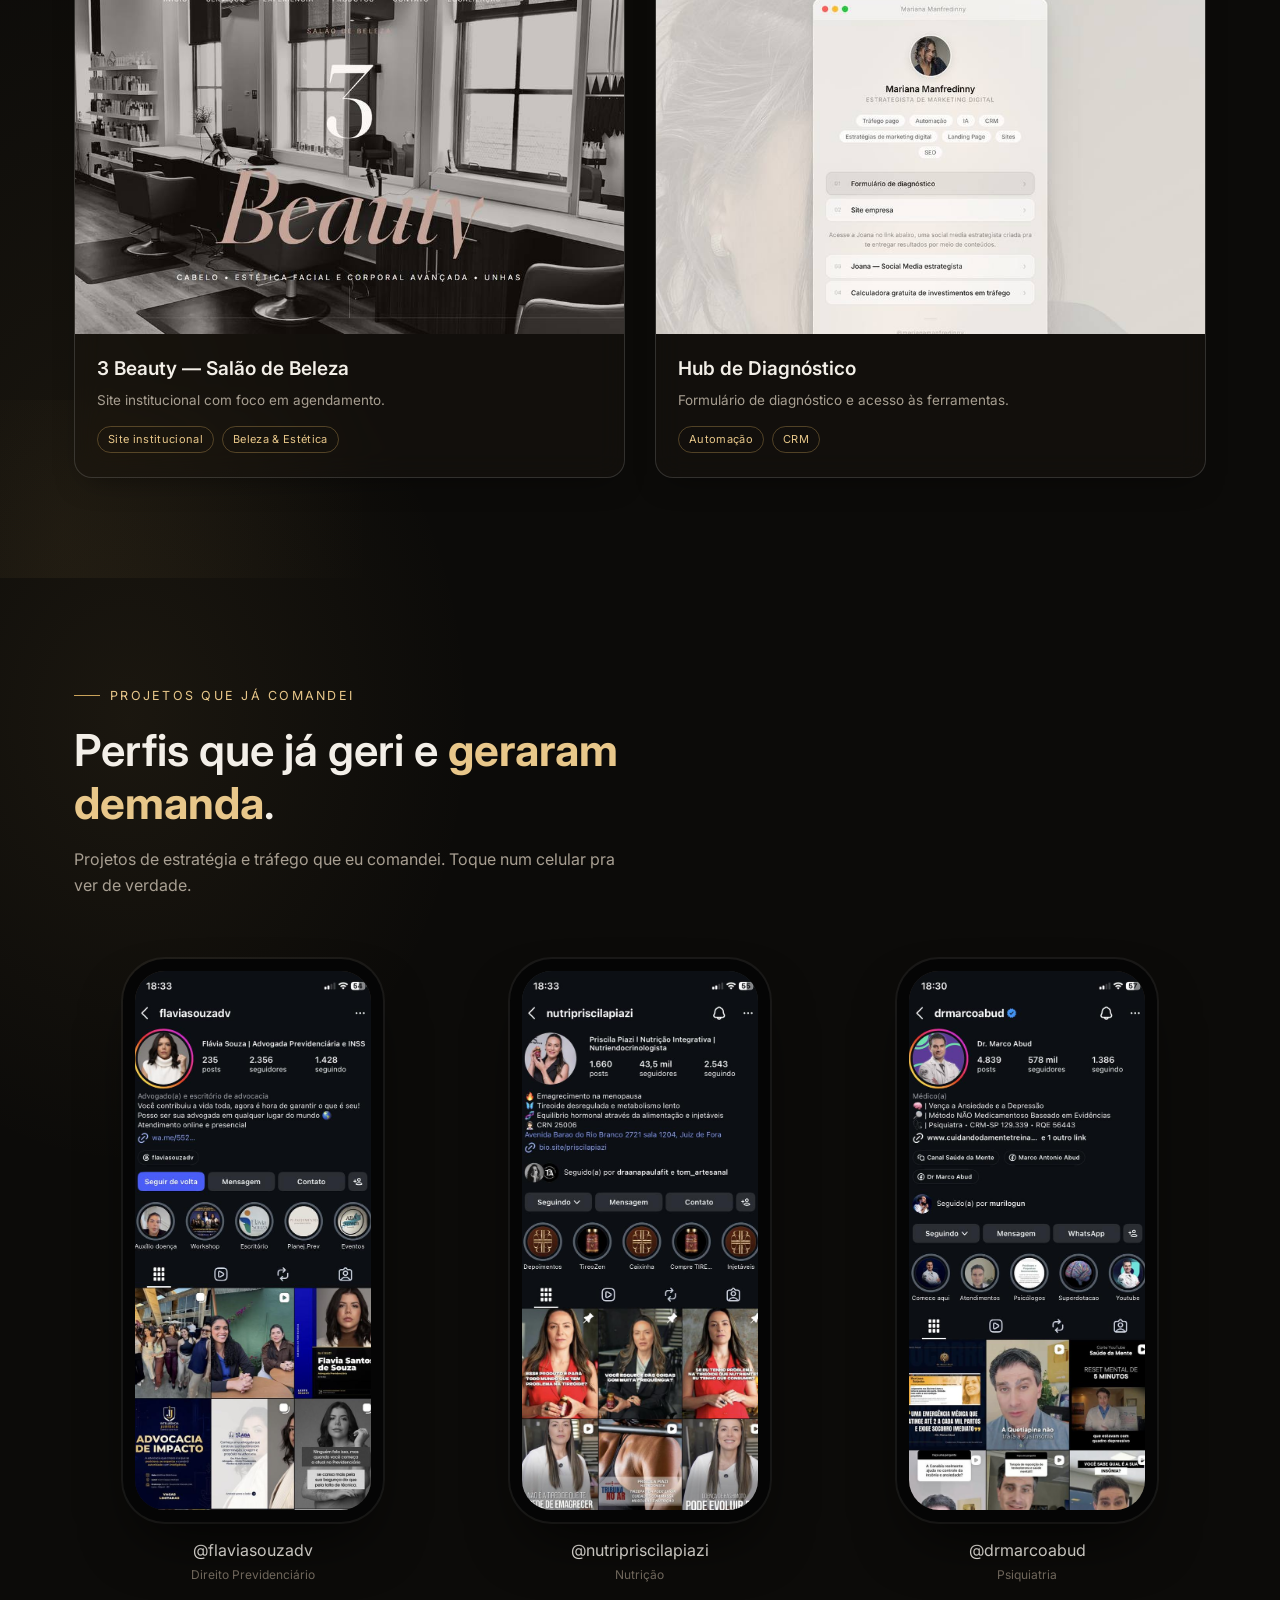
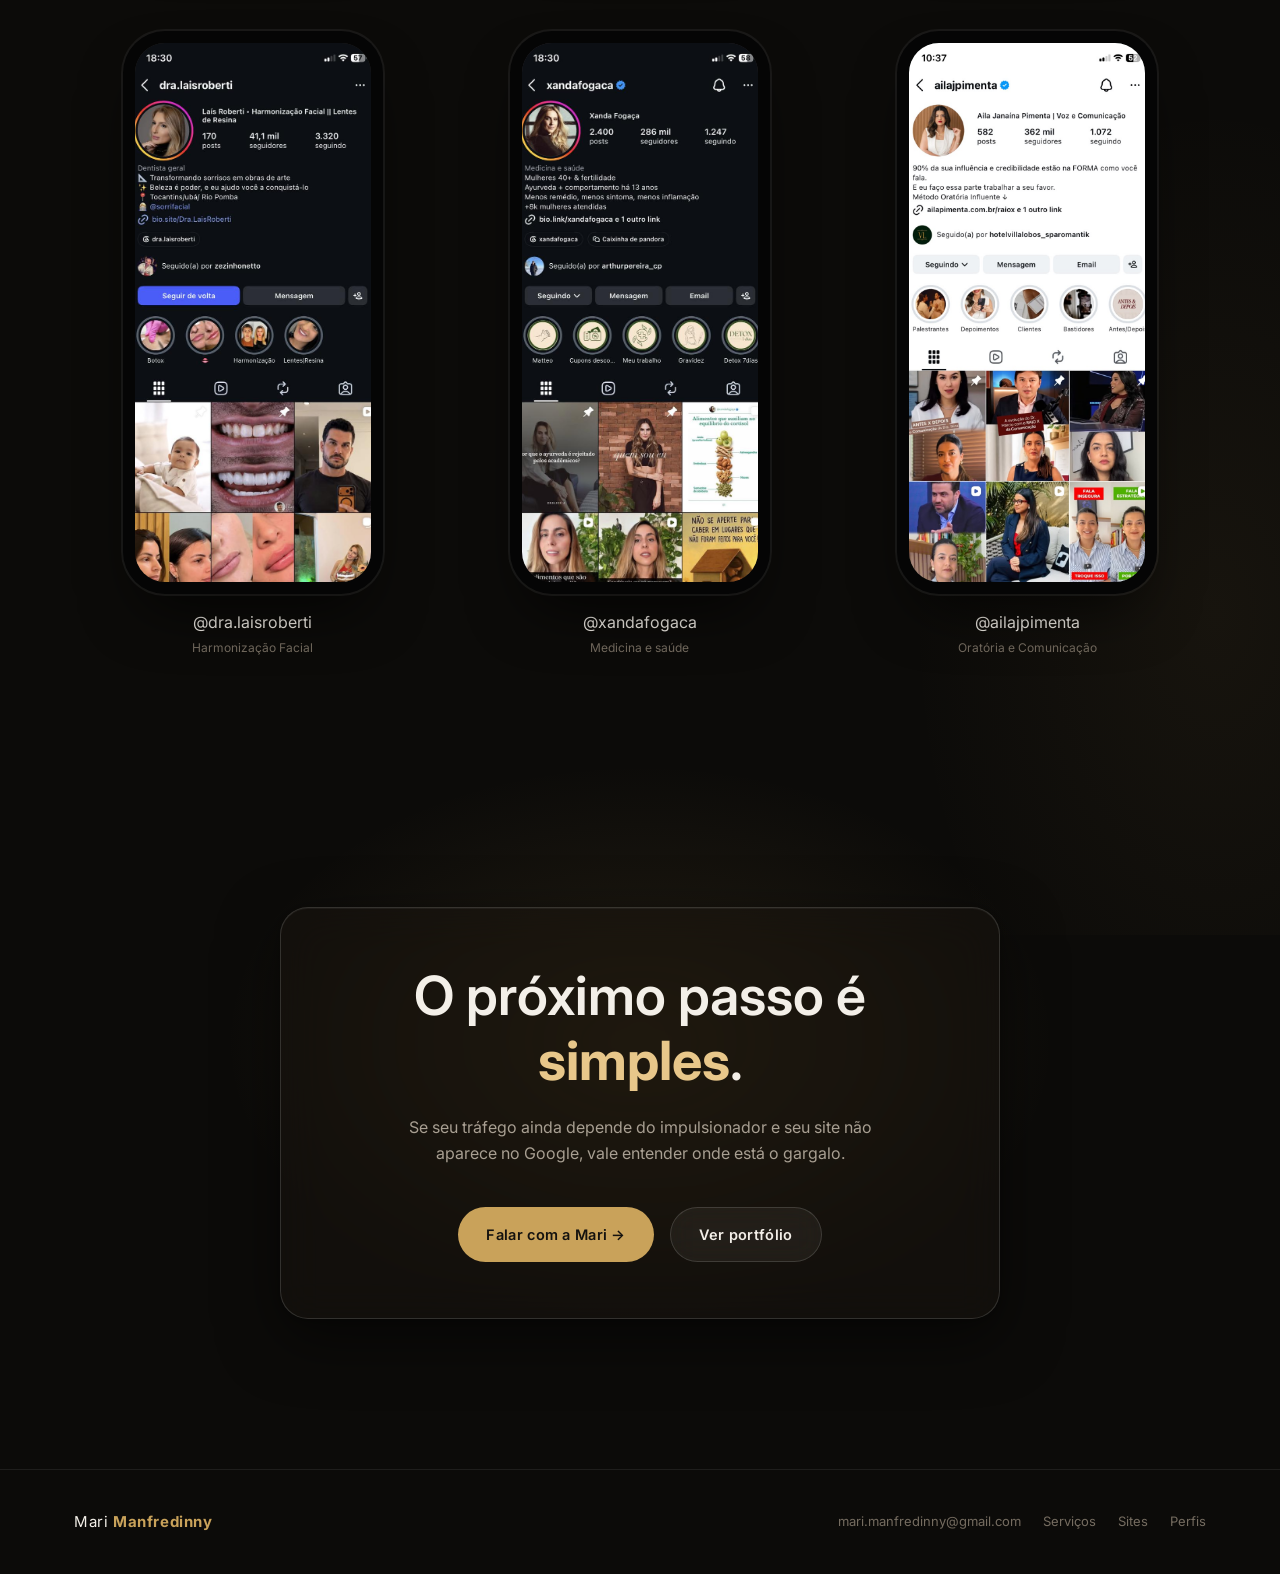
==== commit 346a139d: "Copia a identidade visual do site empresarial pro portfólio Remove a linha de estatísticas do hero (" ====
--- a/index.html
+++ b/index.html
@@ -7,7 +7,7 @@
 <meta name="description" content="Estratégia digital, sites de alta conversão, automação com IA e tráfego pago. Portfólio de Mari Manfredinny.">
 <link rel="preconnect" href="https://fonts.googleapis.com">
 <link rel="preconnect" href="https://fonts.gstatic.com" crossorigin>
-<link href="https://fonts.googleapis.com/css2?family=Playfair+Display:ital,wght@0,500;0,600;1,500;1,600&family=Inter:wght@400;500;600;700&display=swap" rel="stylesheet">
+<link href="https://fonts.googleapis.com/css2?family=Inter:wght@400;500;600;700;800&display=swap" rel="stylesheet">
 <link rel="stylesheet" href="assets/css/style.css">
 </head>
 <body>
@@ -32,18 +32,17 @@
 
 <header class="hero" id="top">
   <div class="wrap">
-    <div class="eyebrow reveal" data-i18n="heroEyebrow">Para quem presta serviço e quer escalar</div>
-    <h1 class="reveal" data-i18n="heroH1">Seu serviço é bom. <em>Sua presença digital</em> precisa mostrar isso.</h1>
-    <p class="lead reveal" data-i18n="heroLead">Há cinco anos, entrego estratégia, site, automação com IA e tráfego pago pra quem presta serviço, quer aparecer no Google e faturar mais.</p>
-    <div class="hero-actions reveal">
-      <a href="#perfis" class="btn btn-primary" data-i18n="heroBtn1">Ver perfis que já geri →</a>
-      <a href="#sites" class="btn btn-ghost" data-i18n="heroBtn2">Ver sites que já entreguei</a>
-    </div>
-    <div class="hero-stats reveal">
-      <div class="stat"><b>5+</b><span data-i18n="stat0">Anos comandando projeto digital</span></div>
-      <div class="stat"><b>6+</b><span data-i18n="stat1">Perfis geridos</span></div>
-      <div class="stat"><b>8</b><span data-i18n="stat2">Sites entregues</span></div>
-      <div class="stat"><b>4</b><span data-i18n="stat3">Frentes de atuação</span></div>
+    <div class="hero-window reveal glass">
+      <div class="browser-bar hero-window-bar"><div class="hero-window-dots"><span></span><span></span><span></span></div><div class="hero-window-title">Mari Manfredinny</div></div>
+      <div class="hero-window-body">
+        <div class="eyebrow" data-i18n="heroEyebrow">Para quem presta serviço e quer escalar</div>
+        <h1 data-i18n="heroH1">Seu serviço é bom. <em>Sua presença digital</em> precisa mostrar isso.</h1>
+        <p class="lead" data-i18n="heroLead">Há cinco anos, entrego estratégia, site, automação com IA e tráfego pago pra quem presta serviço, quer aparecer no Google e faturar mais.</p>
+        <div class="hero-actions">
+          <a href="#perfis" class="btn btn-primary" data-i18n="heroBtn1">Ver perfis que já geri →</a>
+          <a href="#sites" class="btn btn-ghost" data-i18n="heroBtn2">Ver sites que já entreguei</a>
+        </div>
+      </div>
     </div>
   </div>
 </header>
--- a/assets/css/style.css
+++ b/assets/css/style.css
@@ -15,7 +15,7 @@
   --text-dimmer: #756c60;
   --gold: #c9a25a;
   --gold-soft: #e8c78a;
-  --serif: 'Playfair Display', 'Georgia', serif;
+  --serif: 'Inter', -apple-system, BlinkMacSystemFont, 'Segoe UI', sans-serif;
   --sans: 'Inter', -apple-system, BlinkMacSystemFont, 'Segoe UI', sans-serif;
 
   /* glass tokens — macOS/iOS vibrancy */
@@ -70,7 +70,7 @@
 .nav.scrolled { border-color: var(--glass-border); box-shadow: var(--glass-shadow), inset 0 1px 0 rgba(255,255,255,0.05); padding: 12px 0; }
 .nav .wrap { display: flex; align-items: center; justify-content: space-between; }
 .logo { font-family: var(--serif); font-size: 19px; letter-spacing: .04em; }
-.logo em { color: var(--gold); font-style: italic; }
+.logo em { color: var(--gold); font-style: normal; font-weight: 700; }
 .nav-links { display: flex; gap: 32px; font-size: 14px; letter-spacing: .03em; color: var(--text-dim); }
 .nav-links a { transition: color .25s ease; }
 .nav-links a:hover { color: var(--gold-soft); }
@@ -112,17 +112,41 @@
   min-height: 100vh;
   display: flex;
   align-items: center;
-  padding: 140px 0 90px;
+  padding: 150px 0 90px;
   position: relative;
+  overflow: hidden;
 }
 .hero::before {
   content: "";
   position: absolute; inset: 0;
   background:
-    radial-gradient(ellipse 60% 50% at 80% 15%, rgba(201,162,90,0.14), transparent 60%),
-    radial-gradient(ellipse 50% 40% at 10% 90%, rgba(201,162,90,0.08), transparent 60%);
+    radial-gradient(ellipse 70% 60% at 85% 10%, rgba(201,162,90,0.20), transparent 60%),
+    radial-gradient(ellipse 60% 50% at 5% 100%, rgba(201,162,90,0.14), transparent 60%),
+    radial-gradient(ellipse 90% 70% at 50% 50%, rgba(60,45,20,0.35), transparent 75%);
   pointer-events: none;
 }
+.hero::after {
+  content: "";
+  position: absolute; inset: 0;
+  background-image:
+    radial-gradient(rgba(255,255,255,0.05) 1px, transparent 1px);
+  background-size: 3px 3px;
+  opacity: .4;
+  pointer-events: none;
+}
+
+/* macOS window card holding the hero content, like empresa.marimanfredinny.com */
+.hero-window {
+  position: relative;
+  z-index: 1;
+  max-width: 760px;
+  border-radius: 16px;
+  overflow: hidden;
+}
+.hero-window-bar { justify-content: center; position: relative; padding: 13px 14px; }
+.hero-window-dots { position: absolute; left: 14px; top: 50%; transform: translateY(-50%); display: flex; align-items: center; gap: 7px; }
+.hero-window-title { flex: none; font-size: 12.5px; color: var(--text-dim); font-weight: 600; letter-spacing: .02em; }
+.hero-window-body { padding: 40px 40px 44px; }
 .eyebrow {
   display: inline-flex; align-items: center; gap: 10px;
   color: var(--gold-soft); font-size: 12.5px; letter-spacing: .18em; text-transform: uppercase;
@@ -131,20 +155,18 @@
 .eyebrow::before { content: ""; width: 26px; height: 1px; background: var(--gold); display: inline-block; }
 .hero h1 {
   font-family: var(--serif);
-  font-weight: 500;
-  font-size: clamp(34px, 6vw, 68px);
-  line-height: 1.12;
-  max-width: 920px;
+  font-weight: 600;
+  font-size: clamp(30px, 4.6vw, 50px);
+  line-height: 1.16;
   letter-spacing: -.01em;
 }
-.hero h1 em { font-style: italic; color: var(--gold-soft); font-weight: 500; }
+.hero h1 em { font-style: normal; color: var(--gold-soft); font-weight: 700; }
 .hero p.lead {
-  margin-top: 26px;
-  font-size: clamp(16px, 1.6vw, 19px);
+  margin-top: 22px;
+  font-size: clamp(15.5px, 1.4vw, 17.5px);
   color: var(--text-dim);
-  max-width: 620px;
-}
-.hero-actions { display: flex; flex-wrap: wrap; gap: 16px; margin-top: 40px; }
+}
+.hero-actions { display: flex; flex-wrap: wrap; gap: 16px; margin-top: 36px; }
 .btn {
   display: inline-flex; align-items: center; gap: 10px;
   padding: 15px 28px;
@@ -163,20 +185,16 @@
 }
 .btn-ghost:hover { transform: translateY(-2px); border-color: var(--gold); color: var(--gold-soft); background: rgba(255,255,255,0.09); }
 
-.hero-stats { display: flex; gap: 48px; margin-top: 70px; flex-wrap: wrap; }
-.stat b { display: block; font-family: var(--serif); font-size: 30px; color: var(--gold-soft); font-weight: 600; }
-.stat span { font-size: 13px; color: var(--text-dimmer); letter-spacing: .02em; }
-
 /* ---------- Section heading ---------- */
 .section-head { max-width: 680px; margin-bottom: 60px; }
 .section-head .eyebrow { margin-bottom: 18px; }
 .section-head h2 {
   font-family: var(--serif);
-  font-weight: 500;
+  font-weight: 600;
   font-size: clamp(28px, 4vw, 44px);
   line-height: 1.2;
 }
-.section-head h2 em { font-style: italic; color: var(--gold-soft); }
+.section-head h2 em { font-style: normal; color: var(--gold-soft); font-weight: 700; }
 .section-head p { margin-top: 18px; color: var(--text-dim); font-size: 16px; max-width: 560px; }
 .section-pad { padding: 120px 0; }
 .section-pad.tight { padding: 100px 0; }
@@ -213,8 +231,8 @@
   transform: translateY(-4px);
   box-shadow: 0 20px 40px -14px rgba(0,0,0,0.55), inset 0 1px 0 rgba(255,255,255,0.07);
 }
-.service-num { font-family: var(--serif); font-style: italic; color: var(--gold); font-size: 14px; }
-.service-card h3 { font-family: var(--serif); font-size: 21px; font-weight: 500; margin: 18px 0 12px; }
+.service-num { font-family: var(--serif); font-style: normal; font-weight: 700; color: var(--gold); font-size: 14px; }
+.service-card h3 { font-family: var(--serif); font-size: 21px; font-weight: 600; margin: 18px 0 12px; }
 .service-card p { color: var(--text-dim); font-size: 14.5px; }
 
 /* ---------- Browser mockup (sites portfolio) ---------- */
@@ -288,7 +306,7 @@
 }
 .site-card:hover .site-shot img { transform: scale(1.045); }
 .site-meta { padding: 20px 22px 24px; }
-.site-meta h3 { font-family: var(--serif); font-size: 19px; font-weight: 500; }
+.site-meta h3 { font-family: var(--serif); font-size: 19px; font-weight: 600; }
 .site-meta p { color: var(--text-dim); font-size: 13.5px; margin-top: 6px; }
 .site-tags { display: flex; gap: 8px; margin-top: 14px; flex-wrap: wrap; }
 .tag { font-size: 11px; letter-spacing: .03em; color: var(--gold-soft); border: 1px solid rgba(201,162,90,0.35); padding: 4px 10px; border-radius: 999px; }
@@ -372,8 +390,8 @@
   padding: 56px 48px;
   border-radius: 28px;
 }
-.final-cta h2 { font-family: var(--serif); font-weight: 500; font-size: clamp(30px, 5vw, 54px); max-width: 780px; margin: 0 auto; line-height: 1.2; }
-.final-cta h2 em { color: var(--gold-soft); font-style: italic; }
+.final-cta h2 { font-family: var(--serif); font-weight: 600; font-size: clamp(30px, 5vw, 54px); max-width: 780px; margin: 0 auto; line-height: 1.2; }
+.final-cta h2 em { color: var(--gold-soft); font-style: normal; font-weight: 700; }
 .final-cta p { color: var(--text-dim); margin: 22px auto 0; max-width: 480px; font-size: 16px; }
 .final-cta .hero-actions { justify-content: center; margin-top: 40px; }
 
@@ -393,7 +411,6 @@
 @media (max-width: 680px) {
   .nav-links { display: none; }
   .services-grid { grid-template-columns: 1fr; }
-  .hero-stats { gap: 32px; }
   .section-pad { padding: 90px 0; }
   .section-pad.tight { padding: 70px 0; }
   .lang-toggle .lang-opt { padding: 5px 8px; font-size: 10px; }
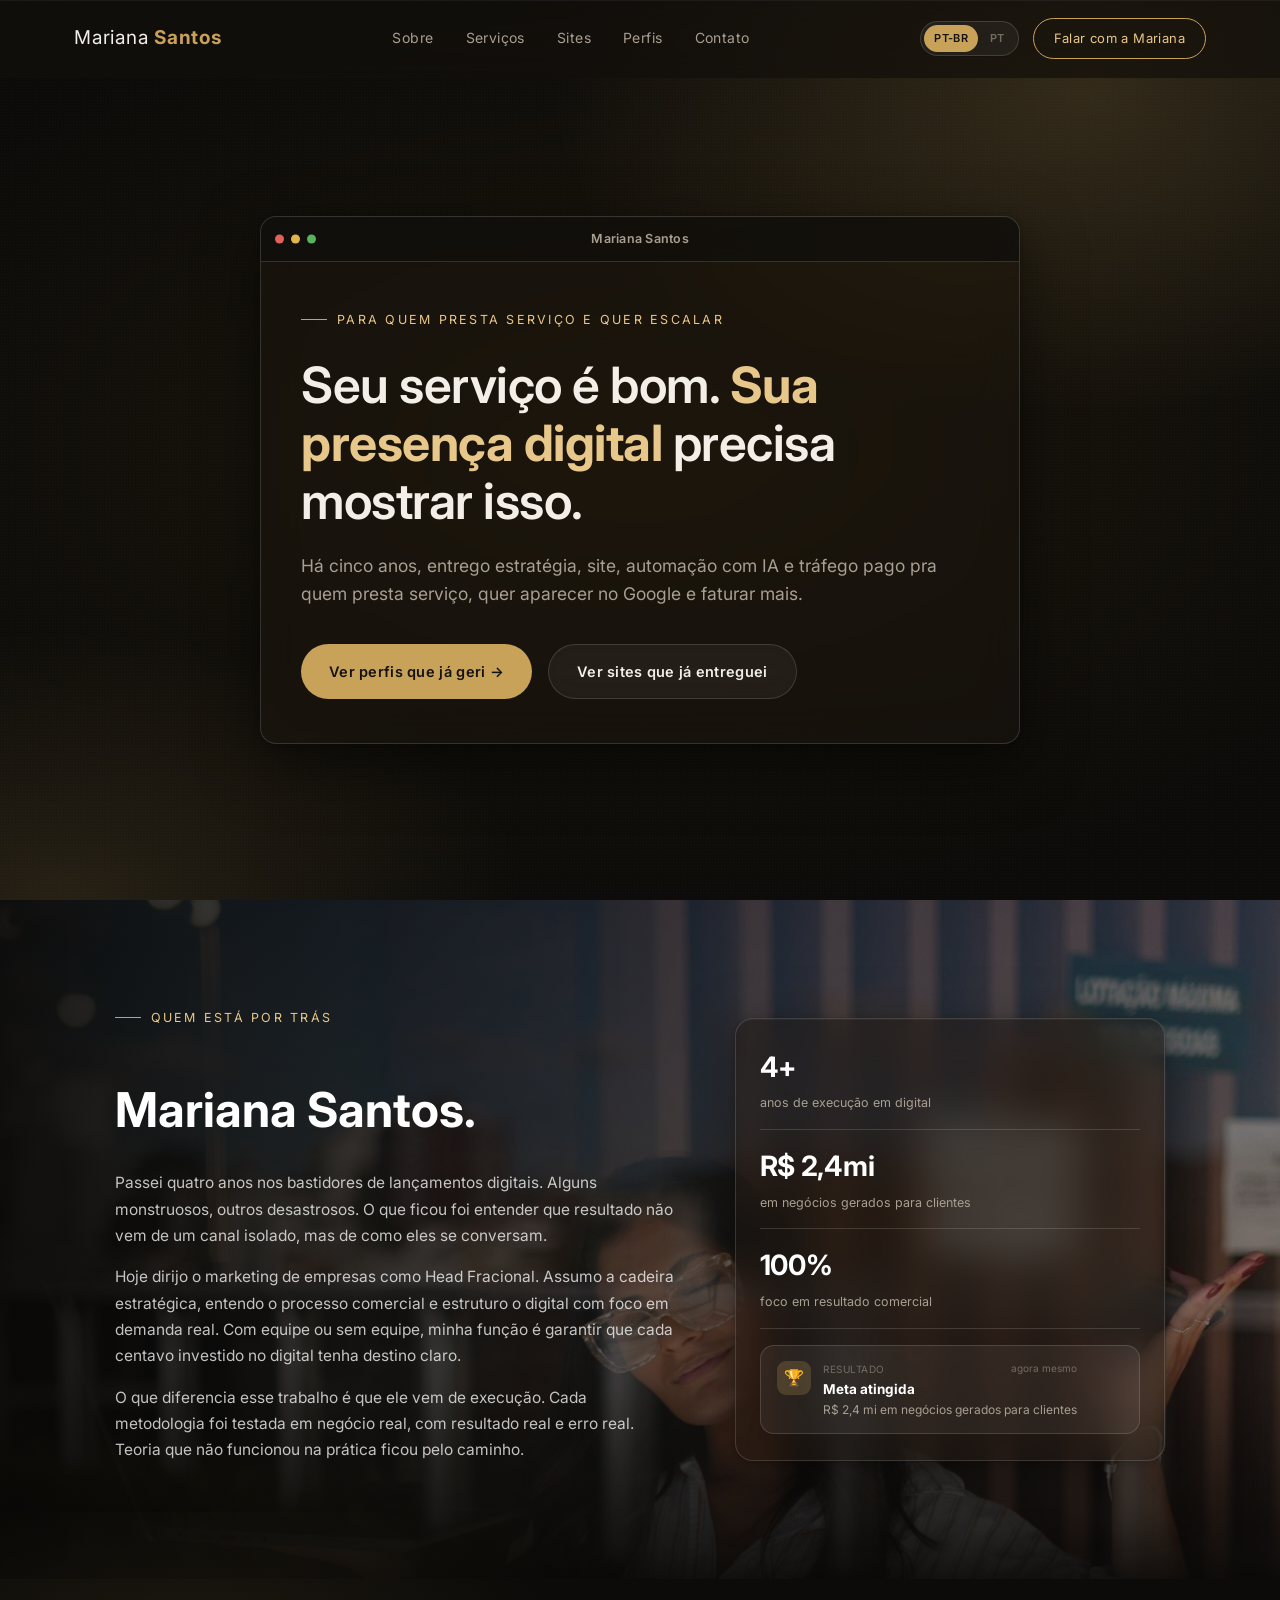
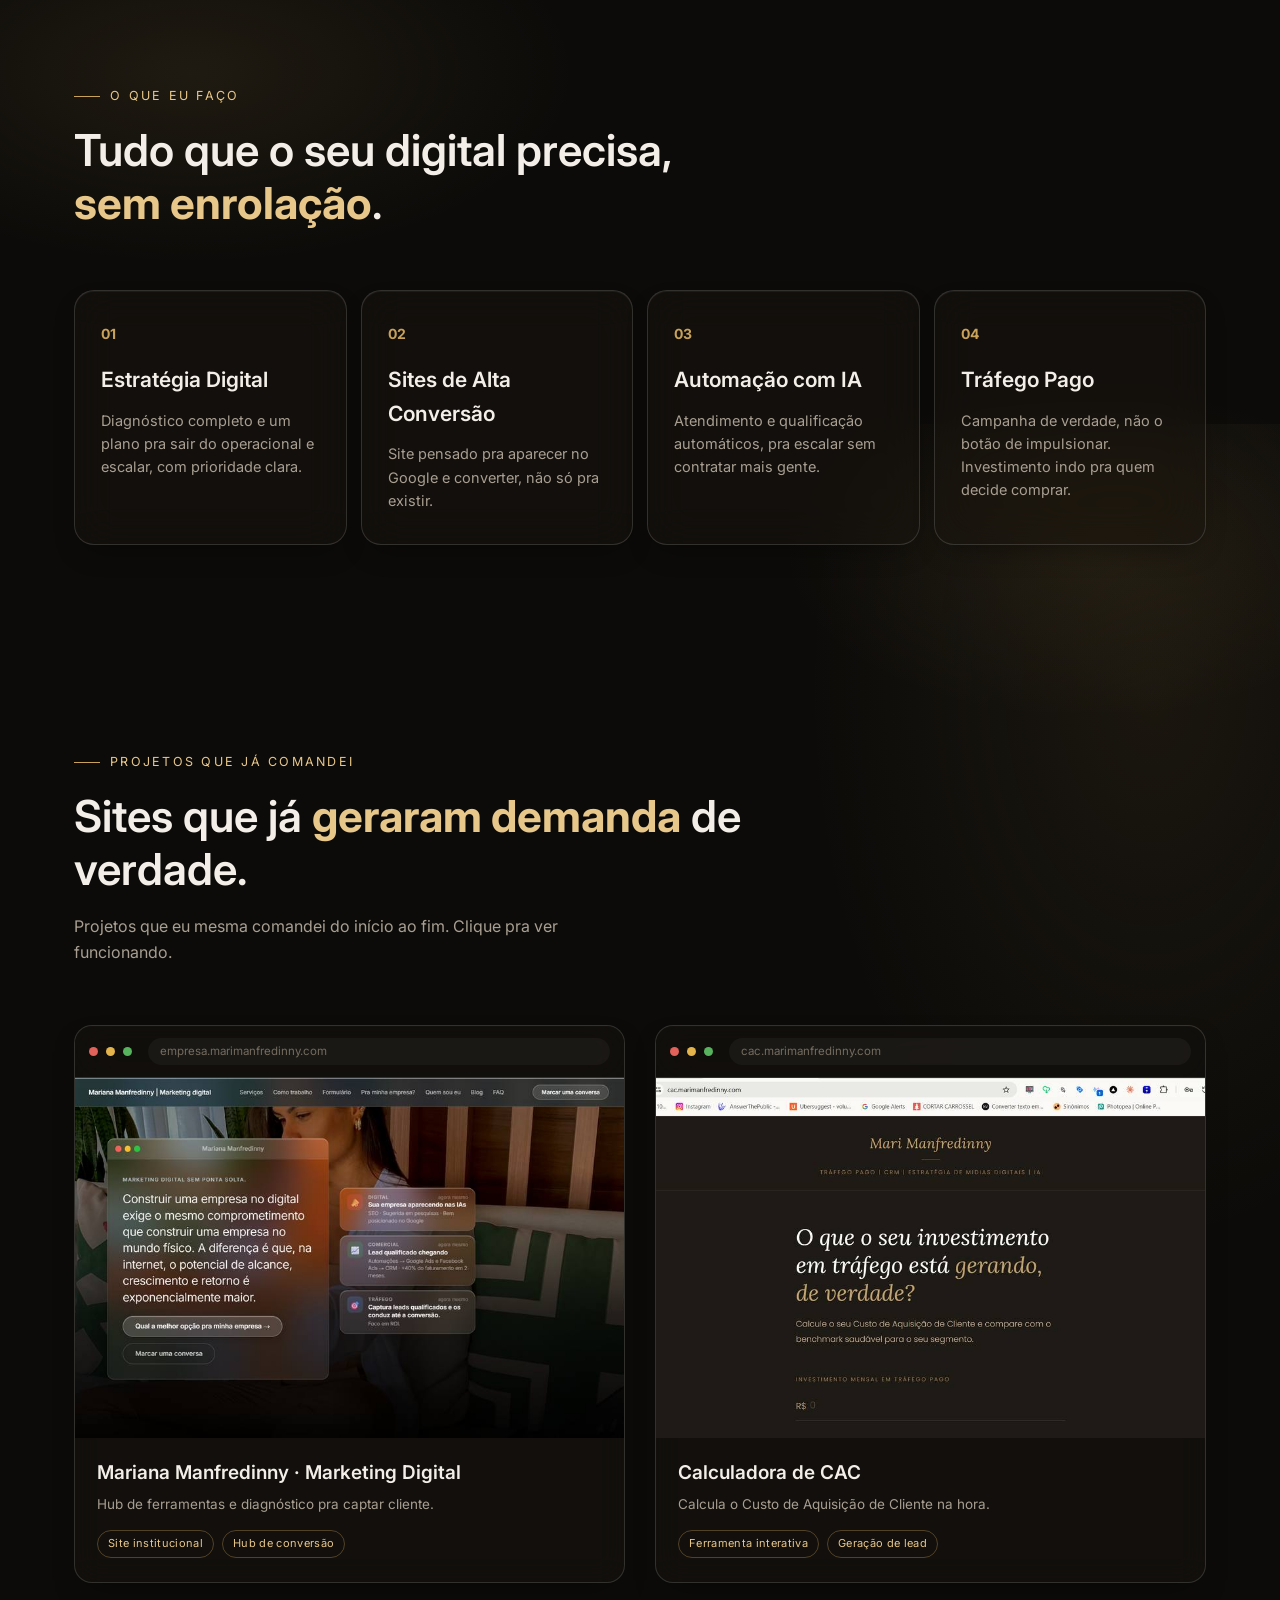
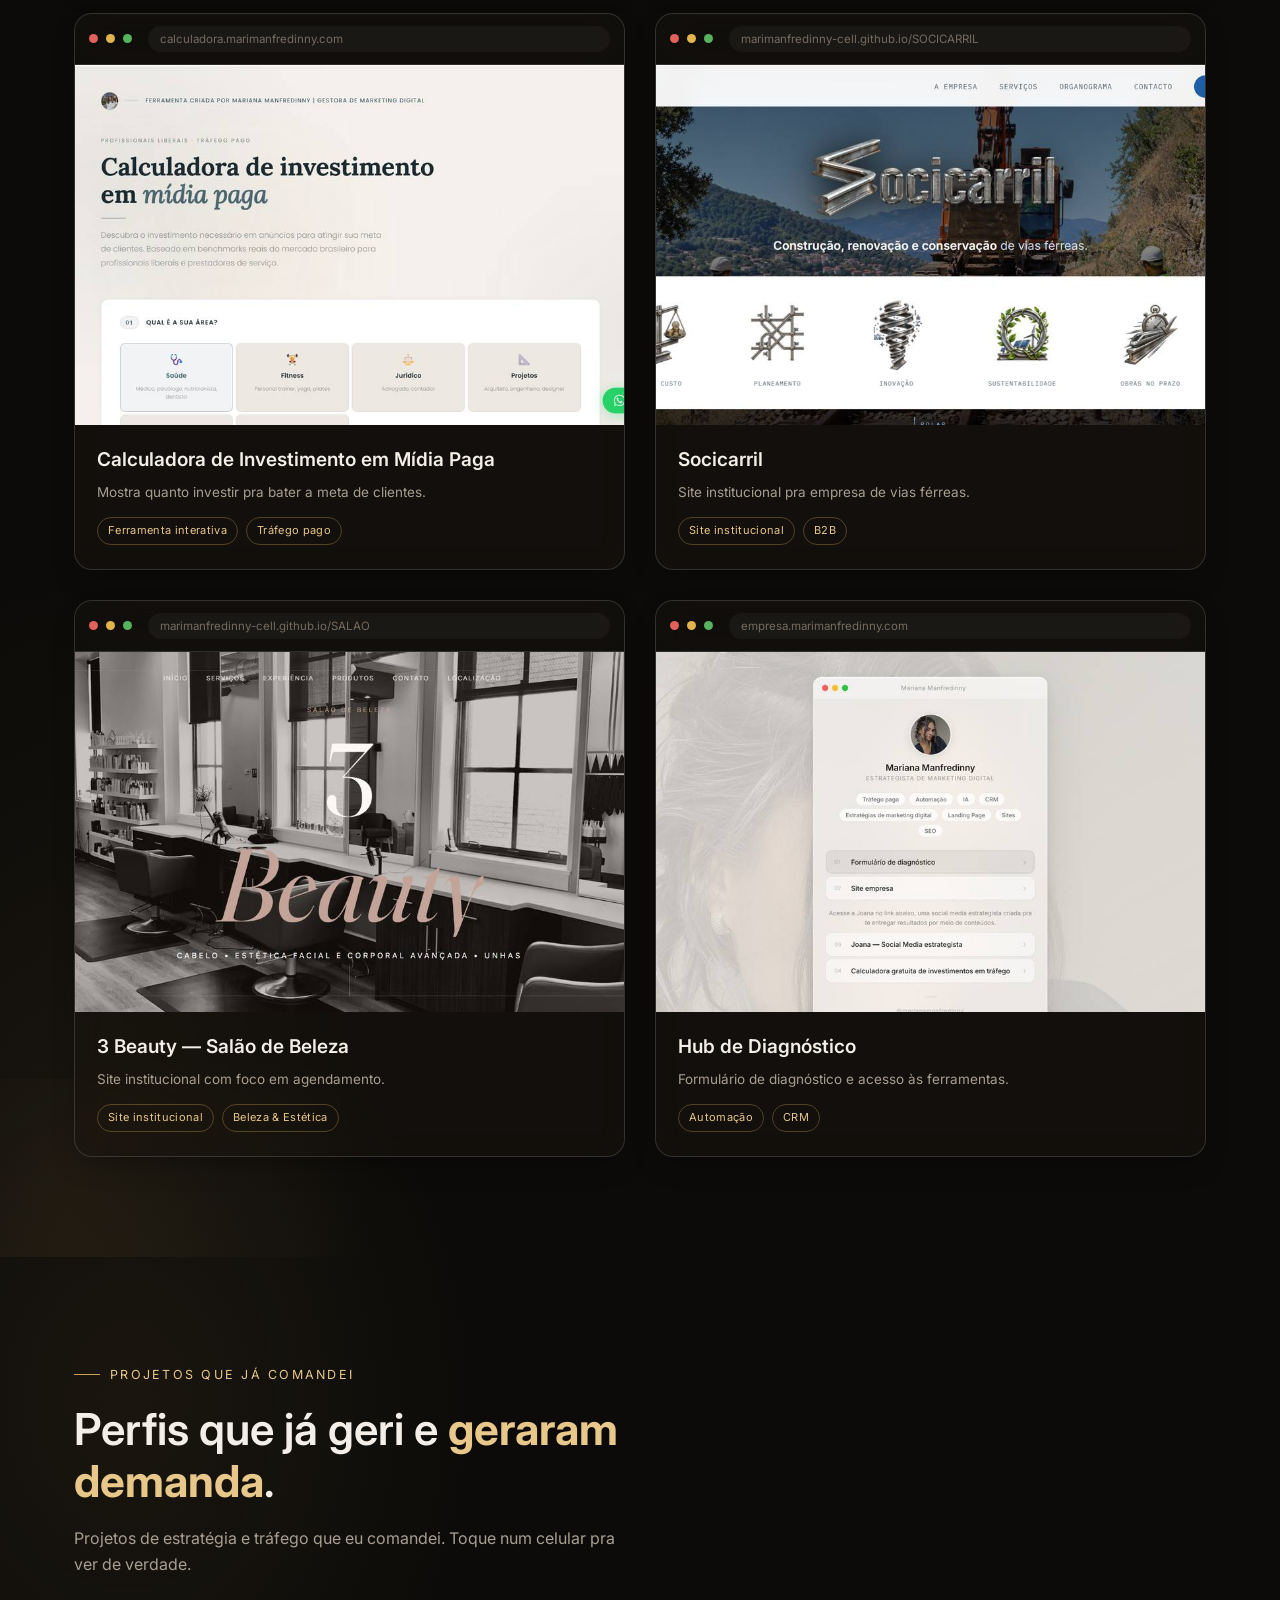
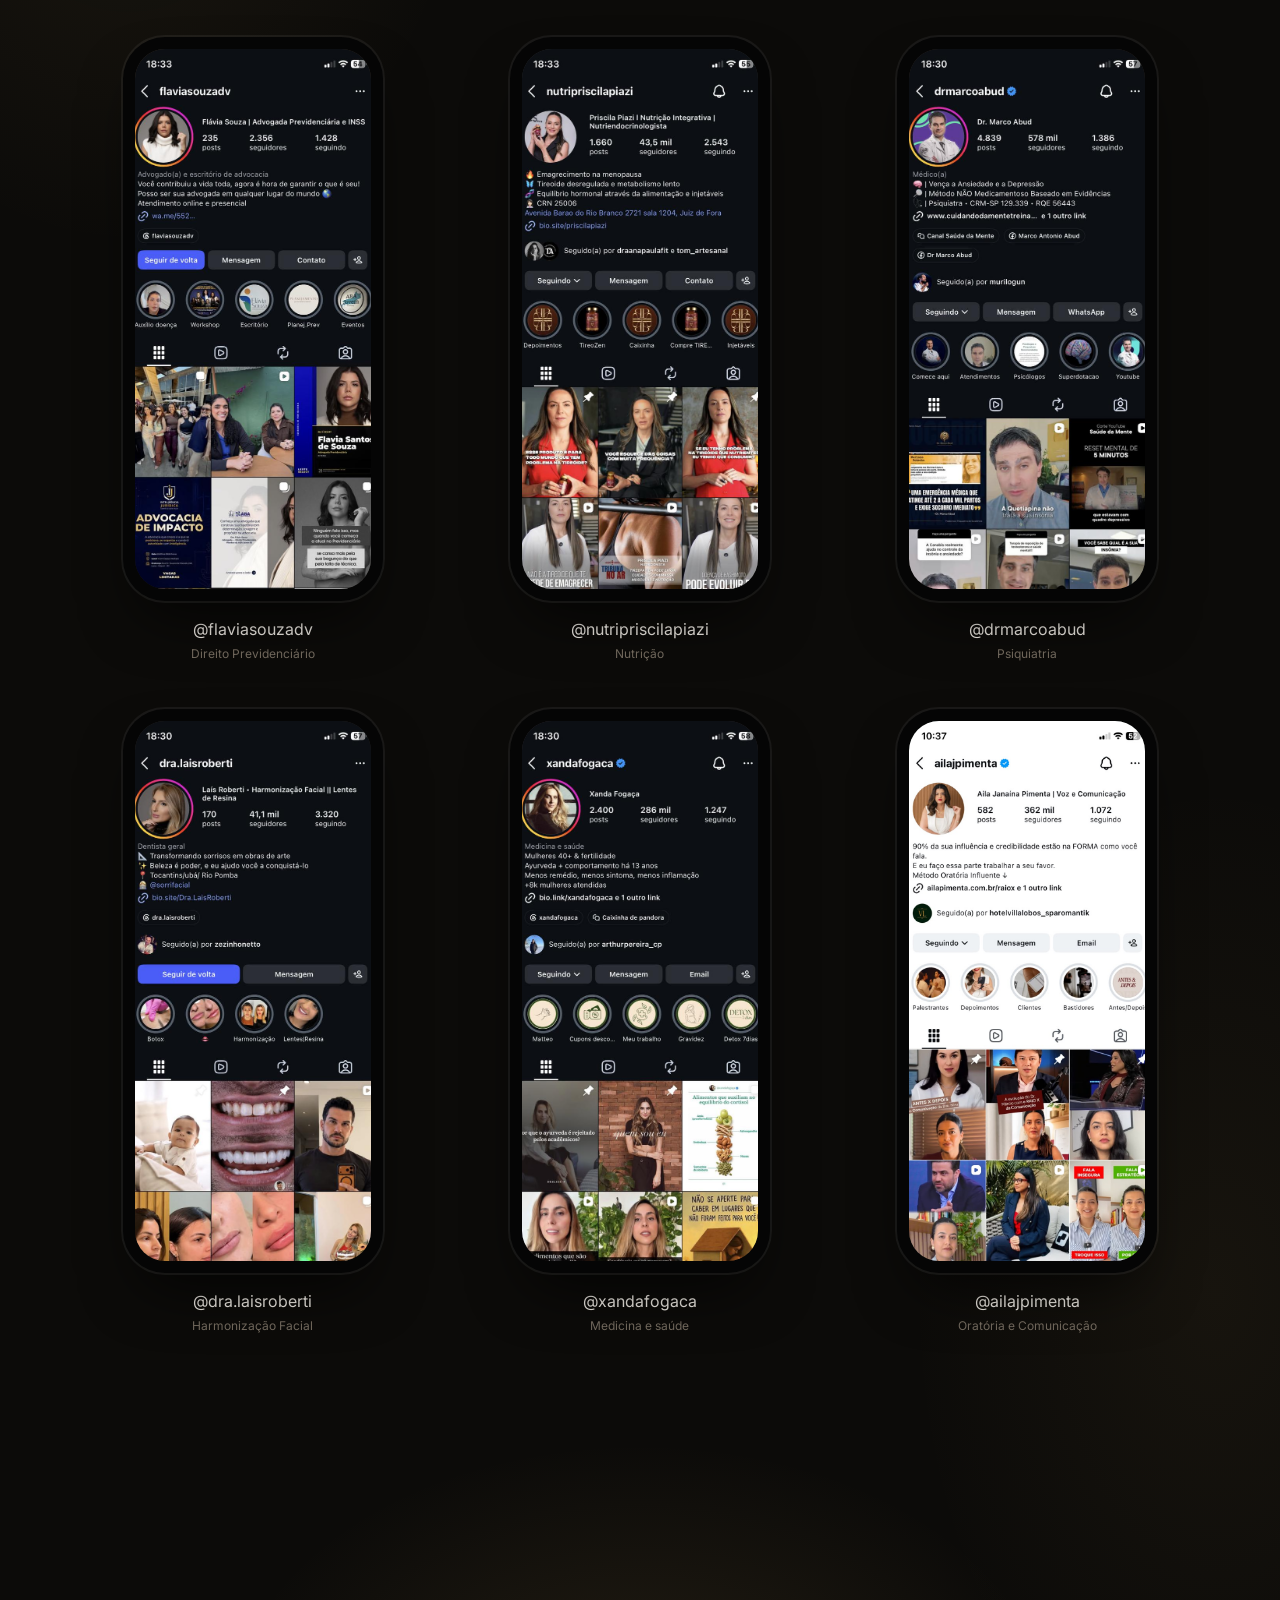
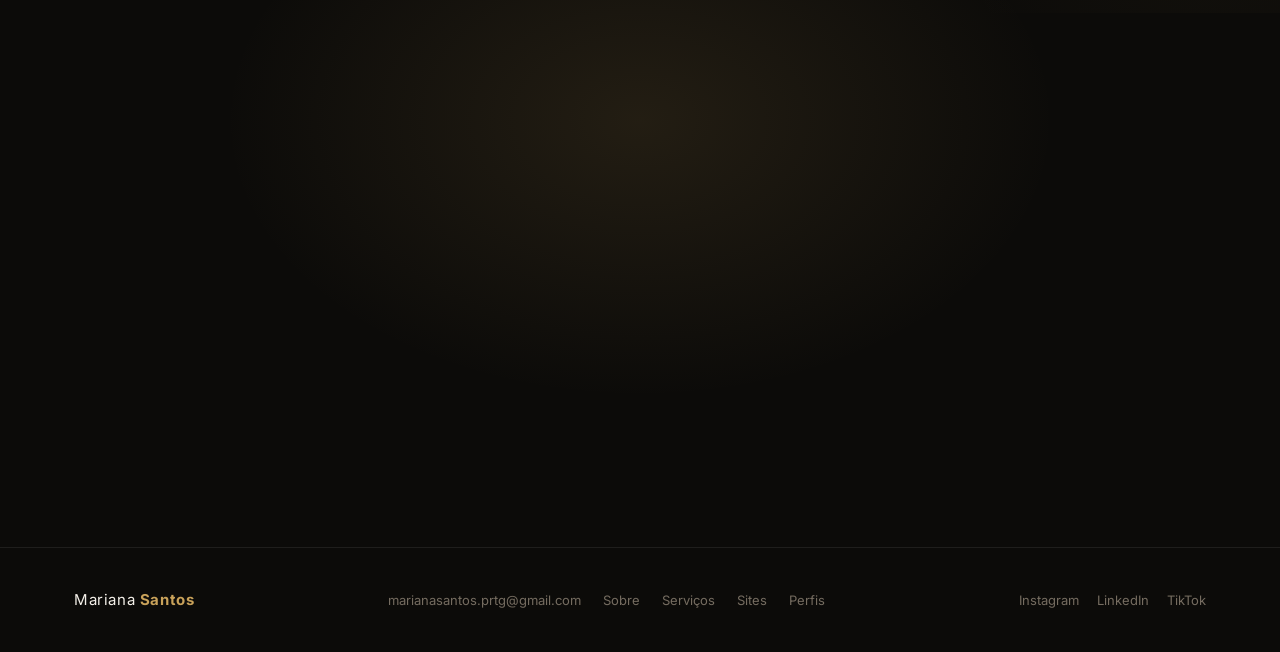
==== commit ec42b803: "Rebate o portfólio para Mariana Santos e adiciona seção Sobre Troca a identidade do portfólio de Mar" ====
--- a/index.html
+++ b/index.html
@@ -3,8 +3,8 @@
 <head>
 <meta charset="UTF-8">
 <meta name="viewport" content="width=device-width, initial-scale=1.0">
-<title>Mari Manfredinny — Estratégia Digital, Sites, IA e Tráfego Pago</title>
-<meta name="description" content="Estratégia digital, sites de alta conversão, automação com IA e tráfego pago. Portfólio de Mari Manfredinny.">
+<title>Mariana Santos — Estratégia Digital, Sites, IA e Tráfego Pago</title>
+<meta name="description" content="Estratégia digital, sites de alta conversão, automação com IA e tráfego pago. Portfólio de Mariana Santos.">
 <link rel="preconnect" href="https://fonts.googleapis.com">
 <link rel="preconnect" href="https://fonts.gstatic.com" crossorigin>
 <link href="https://fonts.googleapis.com/css2?family=Inter:wght@400;500;600;700;800&display=swap" rel="stylesheet">
@@ -14,8 +14,9 @@
 
 <nav class="nav" id="nav">
   <div class="wrap">
-    <a href="#top" class="logo">Mari <em>Manfredinny</em></a>
+    <a href="#top" class="logo">Mariana <em>Santos</em></a>
     <div class="nav-links">
+      <a href="#sobre" data-i18n="nav0">Sobre</a>
       <a href="#servicos" data-i18n="nav1">Serviços</a>
       <a href="#sites" data-i18n="nav2">Sites</a>
       <a href="#perfis" data-i18n="nav3">Perfis</a>
@@ -25,7 +26,7 @@
       <button class="lang-toggle" id="langToggle" type="button" aria-label="Mudar idioma">
         <span class="lang-opt is-active" data-lang="br">PT-BR</span><span class="lang-opt" data-lang="pt">PT</span>
       </button>
-      <a href="#contato" class="nav-cta" data-i18n="navcta">Falar com a Mari</a>
+      <a href="#contato" class="nav-cta" data-i18n="navcta">Falar com a Mariana</a>
     </div>
   </div>
 </nav>
@@ -33,7 +34,7 @@
 <header class="hero" id="top">
   <div class="wrap">
     <div class="hero-window reveal glass">
-      <div class="browser-bar hero-window-bar"><div class="hero-window-dots"><span></span><span></span><span></span></div><div class="hero-window-title">Mari Manfredinny</div></div>
+      <div class="browser-bar hero-window-bar"><div class="hero-window-dots"><span></span><span></span><span></span></div><div class="hero-window-title">Mariana Santos</div></div>
       <div class="hero-window-body">
         <div class="eyebrow" data-i18n="heroEyebrow">Para quem presta serviço e quer escalar</div>
         <h1 data-i18n="heroH1">Seu serviço é bom. <em>Sua presença digital</em> precisa mostrar isso.</h1>
@@ -47,6 +48,34 @@
   </div>
 </header>
 
+<section class="about" id="sobre">
+  <div class="about-bg">
+    <img src="assets/img/sobre-mariana.jpg" alt="Mariana Santos">
+  </div>
+  <div class="wrap about-inner">
+    <div class="about-text reveal">
+      <div class="eyebrow" data-i18n="aboutEyebrow">Quem está por trás</div>
+      <h2 data-i18n="aboutH2">Mariana Santos.</h2>
+      <p data-i18n="aboutP1">Passei quatro anos nos bastidores de lançamentos digitais. Alguns monstruosos, outros desastrosos. O que ficou foi entender que resultado não vem de um canal isolado, mas de como eles se conversam.</p>
+      <p data-i18n="aboutP2">Hoje dirijo o marketing de empresas como Head Fracional. Assumo a cadeira estratégica, entendo o processo comercial e estruturo o digital com foco em demanda real. Com equipe ou sem equipe, minha função é garantir que cada centavo investido no digital tenha destino claro.</p>
+      <p data-i18n="aboutP3">O que diferencia esse trabalho é que ele vem de execução. Cada metodologia foi testada em negócio real, com resultado real e erro real. Teoria que não funcionou na prática ficou pelo caminho.</p>
+    </div>
+    <div class="about-stats reveal glass">
+      <div class="about-stat"><b>4+</b><span data-i18n="aboutStat1">anos de execução em digital</span></div>
+      <div class="about-stat"><b>R$ 2,4mi</b><span data-i18n="aboutStat2">em negócios gerados para clientes</span></div>
+      <div class="about-stat"><b>100%</b><span data-i18n="aboutStat3">foco em resultado comercial</span></div>
+      <div class="about-banner">
+        <div class="about-banner-icon">🏆</div>
+        <div class="about-banner-body">
+          <div class="about-banner-top"><span data-i18n="aboutBannerLabel">RESULTADO</span><span class="about-banner-time" data-i18n="aboutBannerTime">agora mesmo</span></div>
+          <div class="about-banner-title" data-i18n="aboutBannerTitle">Meta atingida</div>
+          <div class="about-banner-sub" data-i18n="aboutBannerSub">R$ 2,4 mi em negócios gerados para clientes</div>
+        </div>
+      </div>
+    </div>
+  </div>
+</section>
+
 <section class="section-pad tight" id="servicos">
   <div class="wrap">
     <div class="section-head reveal">
@@ -265,7 +294,7 @@
       <h2 data-i18n="ctaH2">O próximo passo é <em>simples</em>.</h2>
       <p data-i18n="ctaP">Se seu tráfego ainda depende do impulsionador e seu site não aparece no Google, vale entender onde está o gargalo.</p>
       <div class="hero-actions">
-        <a href="mailto:mari.manfredinny@gmail.com?subject=Quero%20saber%20mais%20sobre%20estrat%C3%A9gia%2C%20site%2C%20IA%20e%20tr%C3%A1fego" class="btn btn-primary" data-i18n="ctaBtn1">Falar com a Mari →</a>
+        <a href="mailto:marianasantos.prtg@gmail.com?subject=Quero%20saber%20mais%20sobre%20estrat%C3%A9gia%2C%20site%2C%20IA%20e%20tr%C3%A1fego" class="btn btn-primary" data-i18n="ctaBtn1">Falar com a Mariana →</a>
         <a href="#sites" class="btn btn-ghost" data-i18n="ctaBtn2">Ver portfólio</a>
       </div>
     </div>
@@ -274,12 +303,18 @@
 
 <footer>
   <div class="wrap">
-    <a href="#top" class="logo">Mari <em>Manfredinny</em></a>
+    <a href="#top" class="logo">Mariana <em>Santos</em></a>
     <div class="footer-links">
-      <a href="mailto:mari.manfredinny@gmail.com">mari.manfredinny@gmail.com</a>
+      <a href="mailto:marianasantos.prtg@gmail.com">marianasantos.prtg@gmail.com</a>
+      <a href="#sobre" data-i18n="nav0">Sobre</a>
       <a href="#servicos" data-i18n="nav1">Serviços</a>
       <a href="#sites" data-i18n="nav2">Sites</a>
       <a href="#perfis" data-i18n="nav3">Perfis</a>
+    </div>
+    <div class="footer-social">
+      <a href="https://www.instagram.com/maridomarketing.pt/" target="_blank" rel="noopener" aria-label="Instagram">Instagram</a>
+      <a href="https://www.linkedin.com/in/marianamanfredinny/" target="_blank" rel="noopener" aria-label="LinkedIn">LinkedIn</a>
+      <a href="https://www.tiktok.com/@marisantos.pt" target="_blank" rel="noopener" aria-label="TikTok">TikTok</a>
     </div>
   </div>
 </footer>
--- a/assets/css/style.css
+++ b/assets/css/style.css
@@ -185,6 +185,58 @@
 }
 .btn-ghost:hover { transform: translateY(-2px); border-color: var(--gold); color: var(--gold-soft); background: rgba(255,255,255,0.09); }
 
+/* ---------- About (Sobre) ---------- */
+.about {
+  position: relative;
+  min-height: 620px;
+  display: flex;
+  align-items: center;
+  padding: 100px 0;
+  overflow: hidden;
+}
+.about-bg { position: absolute; inset: 0; z-index: 0; background: #0a0908; }
+.about-bg img { width: 100%; height: 100%; object-fit: cover; object-position: center 22%; }
+.about-bg::after {
+  content: "";
+  position: absolute; inset: 0;
+  background:
+    linear-gradient(90deg, rgba(8,7,6,0.94) 0%, rgba(8,7,6,0.6) 48%, rgba(8,7,6,0.22) 100%),
+    linear-gradient(to top, rgba(8,7,6,0.9) 0%, transparent 32%);
+}
+.about-inner {
+  position: relative; z-index: 1;
+  display: grid;
+  grid-template-columns: 1.3fr 1fr;
+  gap: 60px;
+  align-items: center;
+}
+.about-text h2 { font-family: var(--serif); font-weight: 700; font-size: clamp(30px, 4.2vw, 48px); color: #fff; margin: 18px 0 22px; }
+.about-text p { color: rgba(255,255,255,0.75); font-size: 15.5px; line-height: 1.7; margin-bottom: 15px; max-width: 560px; }
+.about-stats { border-radius: 18px; padding: 26px 24px; }
+.about-stat { padding: 14px 0; border-bottom: 0.5px solid var(--glass-border); }
+.about-stat:first-child { padding-top: 0; }
+.about-stat b { display: block; font-size: 28px; font-weight: 700; color: #fff; letter-spacing: -.01em; }
+.about-stat span { font-size: 12.5px; color: var(--text-dim); }
+.about-banner {
+  margin-top: 16px;
+  display: flex; gap: 12px; align-items: flex-start;
+  background: rgba(255,255,255,0.06);
+  border: 0.5px solid var(--glass-border);
+  border-radius: 14px;
+  padding: 14px 16px;
+}
+.about-banner-icon {
+  width: 34px; height: 34px; border-radius: 9px;
+  background: rgba(201,162,90,0.22);
+  display: flex; align-items: center; justify-content: center;
+  font-size: 16px; flex-shrink: 0;
+}
+.about-banner-body { min-width: 0; }
+.about-banner-top { display: flex; justify-content: space-between; gap: 10px; font-size: 10px; letter-spacing: .05em; text-transform: uppercase; color: var(--text-dimmer); margin-bottom: 3px; }
+.about-banner-time { text-transform: none; letter-spacing: 0; white-space: nowrap; }
+.about-banner-title { font-size: 13.5px; font-weight: 700; color: #fff; margin-bottom: 2px; }
+.about-banner-sub { font-size: 12px; color: var(--text-dim); line-height: 1.4; }
+
 /* ---------- Section heading ---------- */
 .section-head { max-width: 680px; margin-bottom: 60px; }
 .section-head .eyebrow { margin-bottom: 18px; }
@@ -401,6 +453,8 @@
 footer .logo { font-size: 15px; }
 .footer-links { display: flex; gap: 22px; font-size: 13px; color: var(--text-dimmer); flex-wrap: wrap; }
 .footer-links a:hover { color: var(--gold-soft); }
+.footer-social { display: flex; gap: 18px; font-size: 13px; color: var(--text-dimmer); flex-wrap: wrap; }
+.footer-social a:hover { color: var(--gold-soft); }
 
 /* ---------- Responsive ---------- */
 @media (max-width: 980px) {
@@ -450,4 +504,13 @@
   .btn-ghost, .btn-primary { border-radius: 22px; }
   .lang-toggle { border-radius: 22px; }
   .cta-panel { padding: 40px 26px; border-radius: 30px; }
-}
+
+  .about { padding: 70px 0; min-height: 0; }
+  .about-bg img { object-position: center 12%; }
+  .about-bg::after {
+    background:
+      linear-gradient(to top, rgba(8,7,6,0.96) 0%, rgba(8,7,6,0.75) 55%, rgba(8,7,6,0.35) 100%);
+  }
+  .about-inner { grid-template-columns: 1fr; gap: 36px; }
+  .about-text p { max-width: none; }
+}
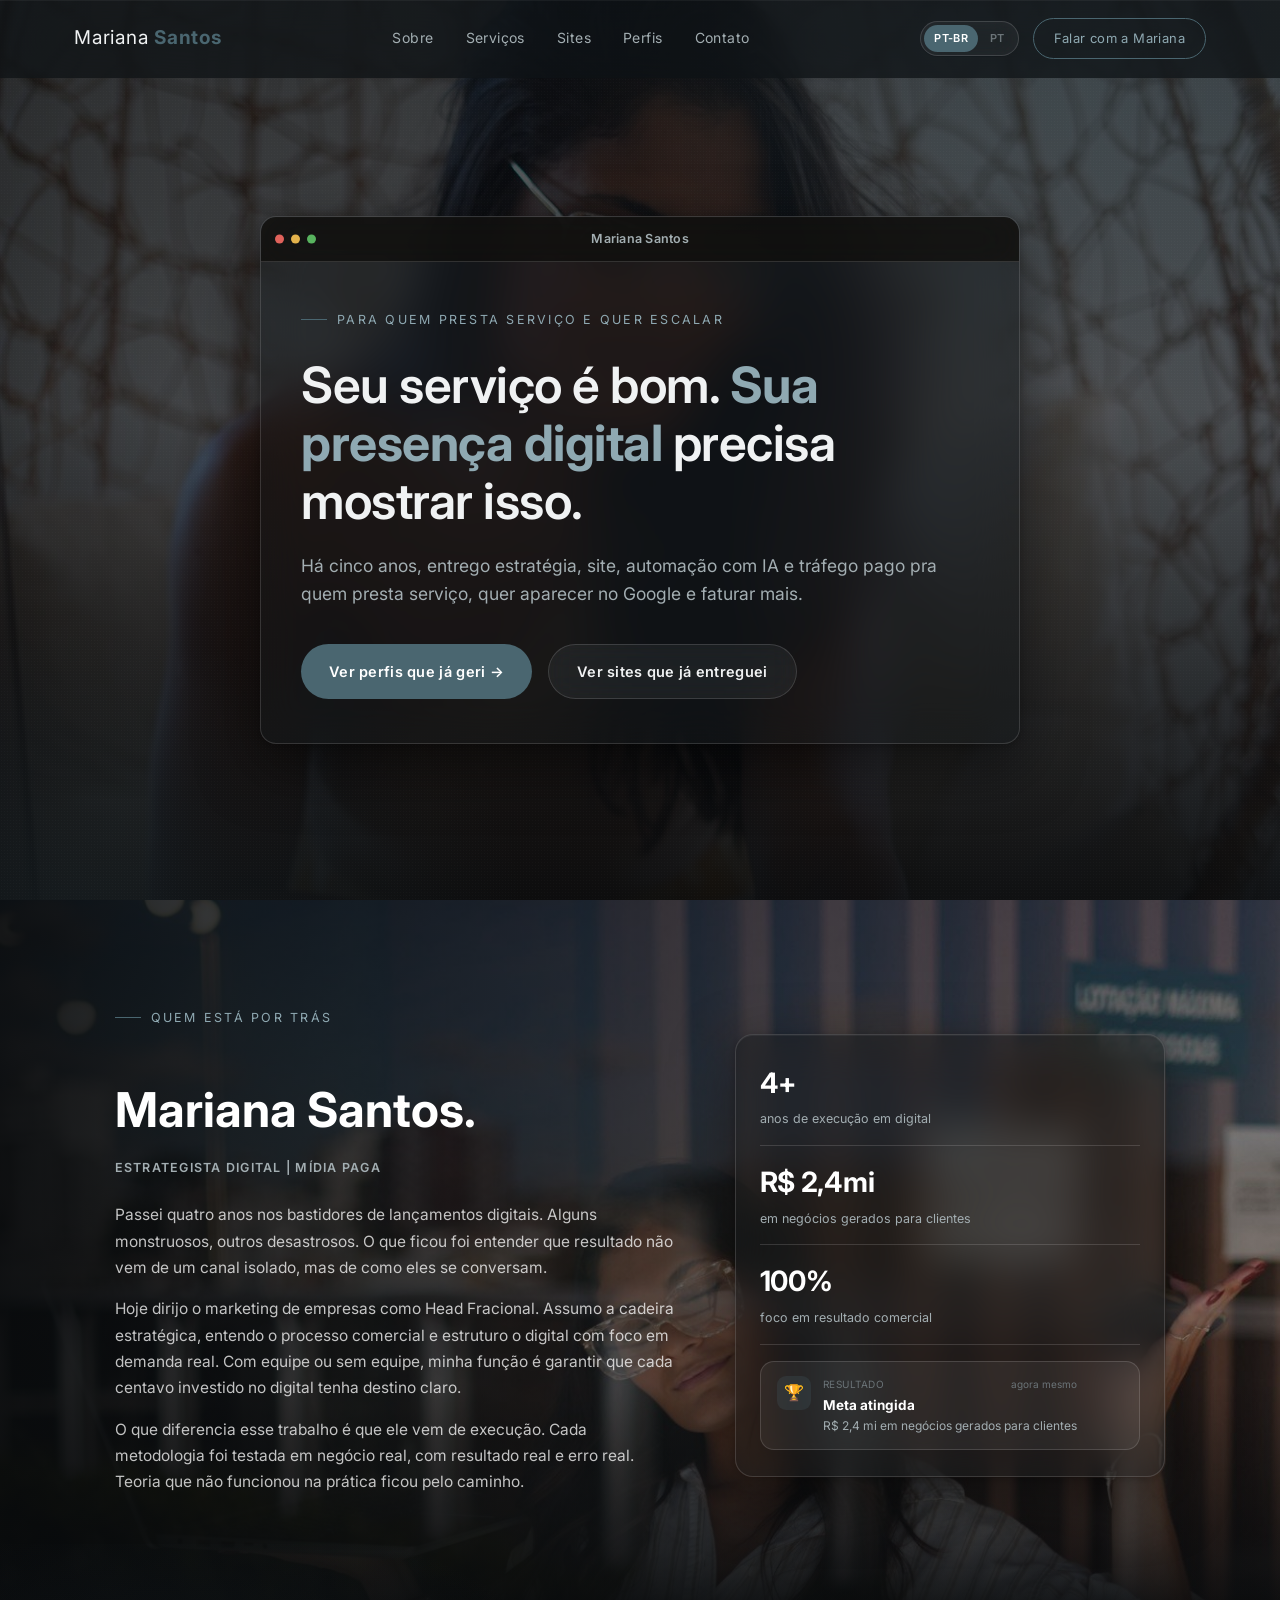
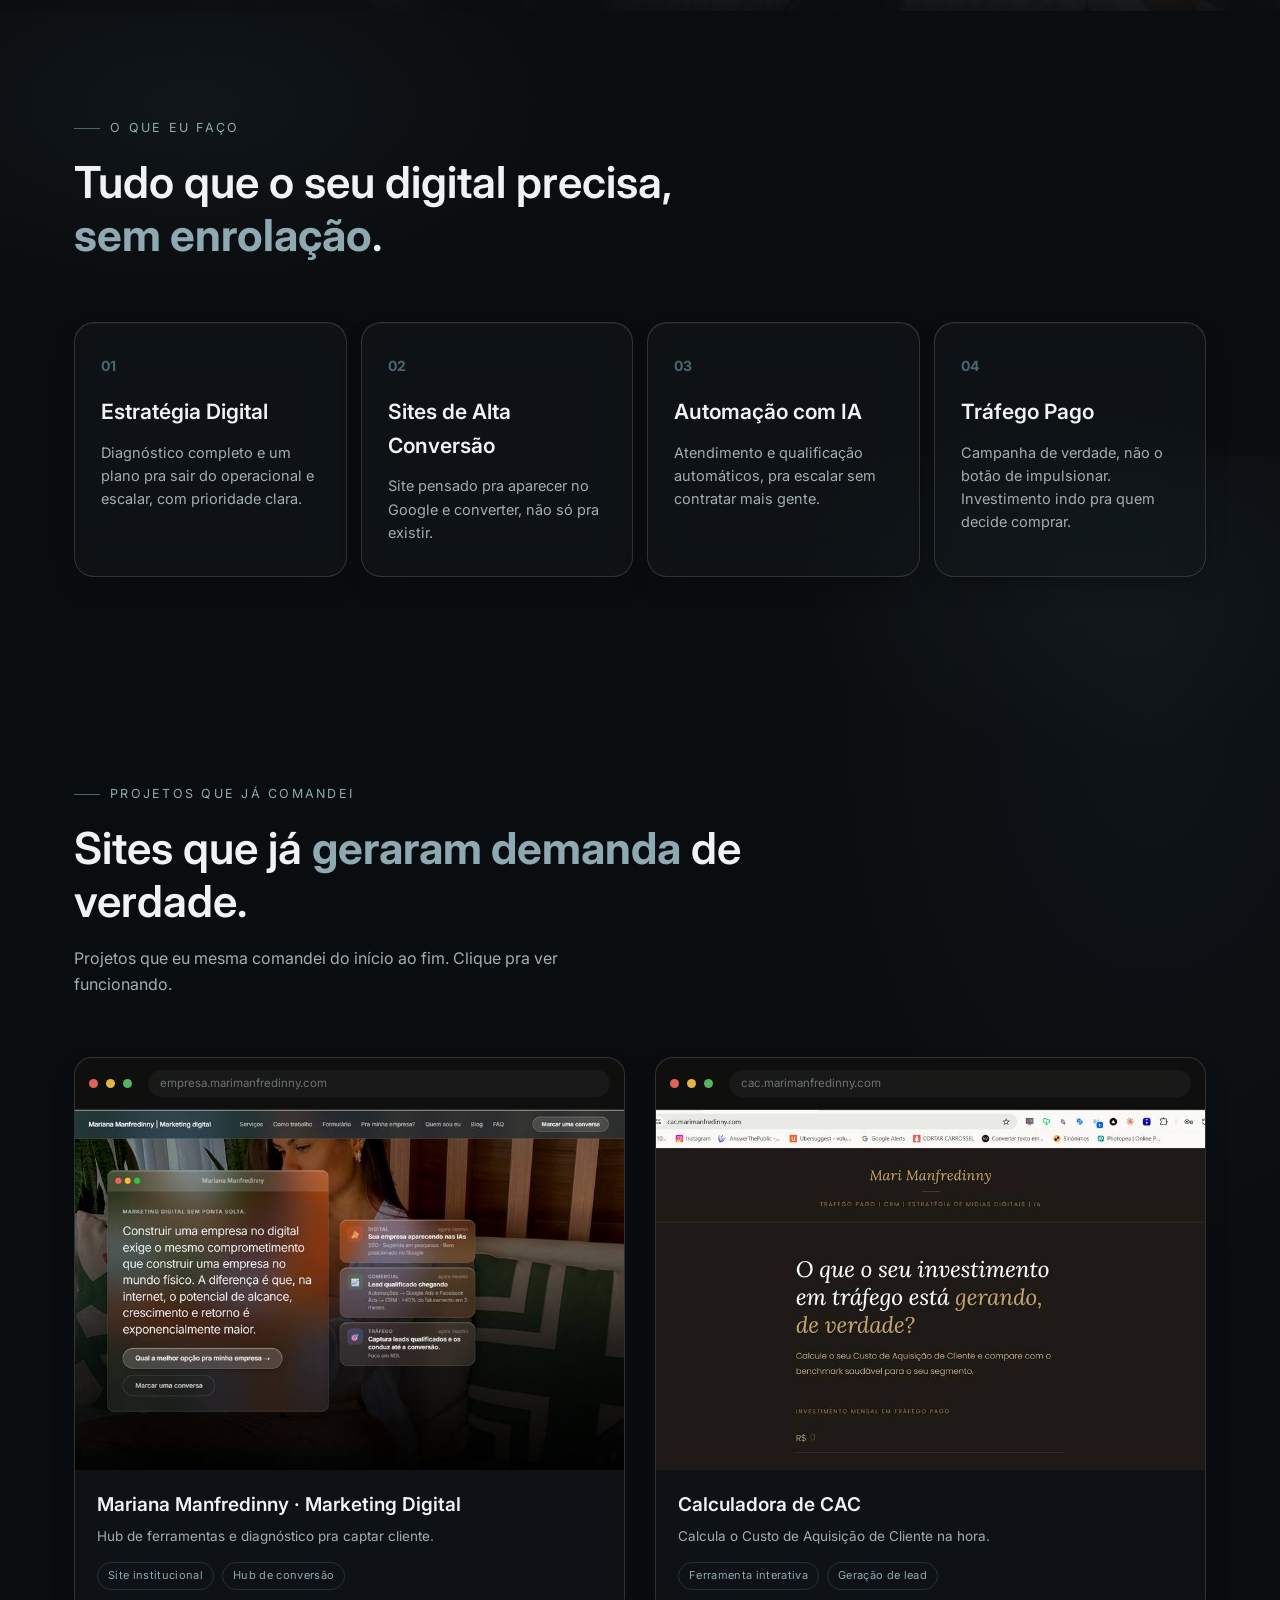
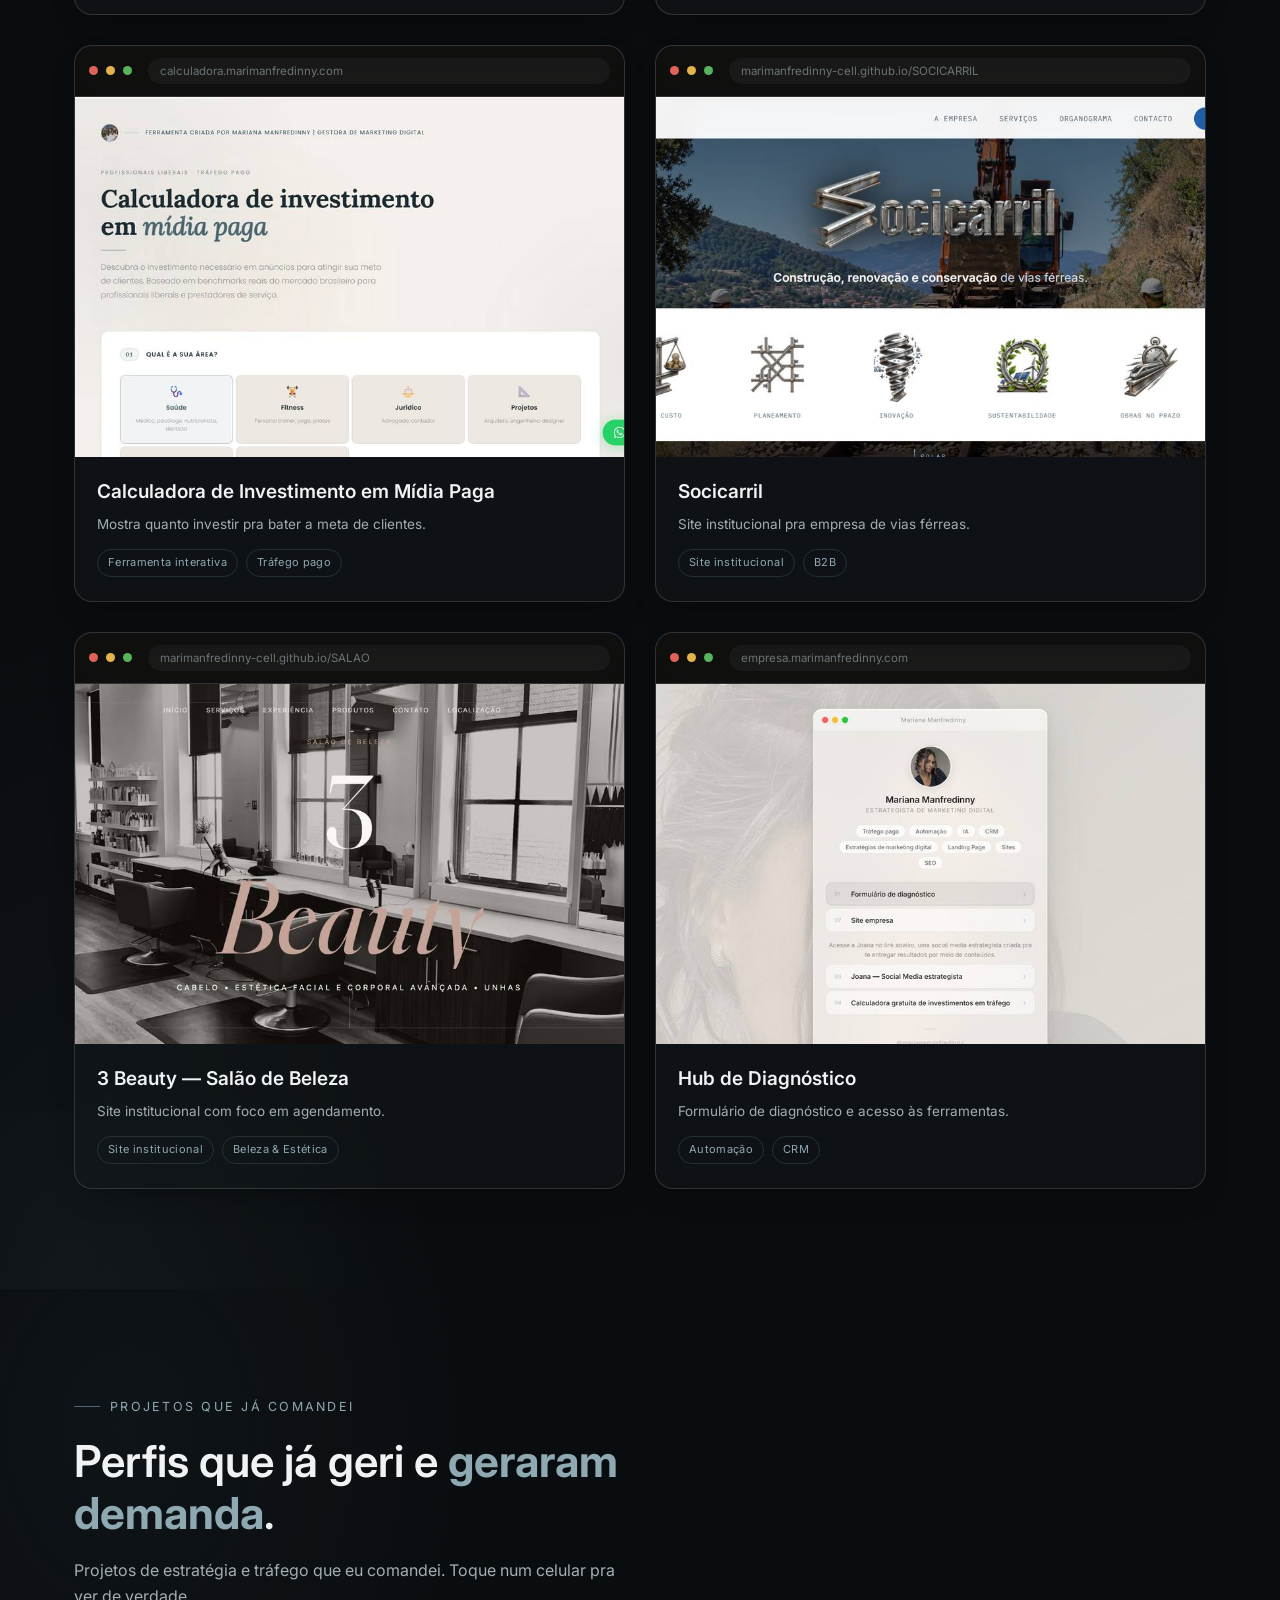
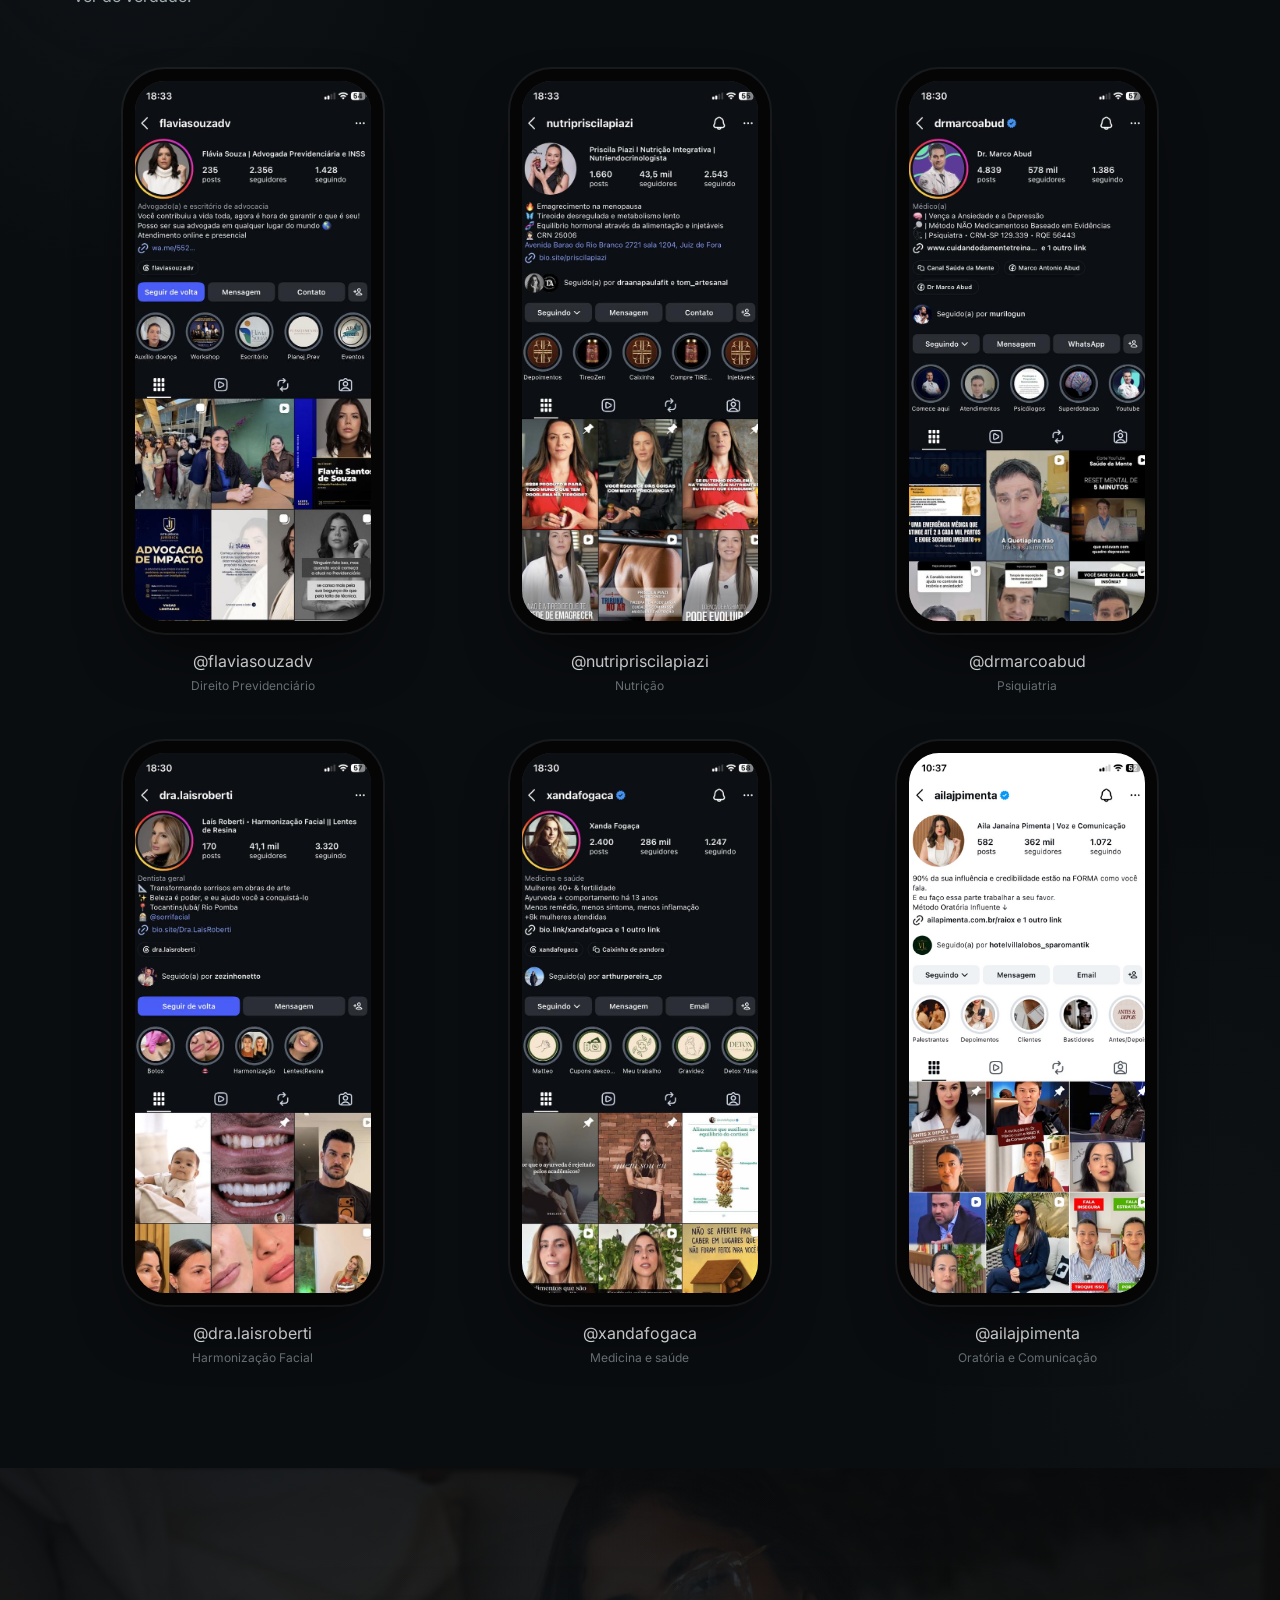
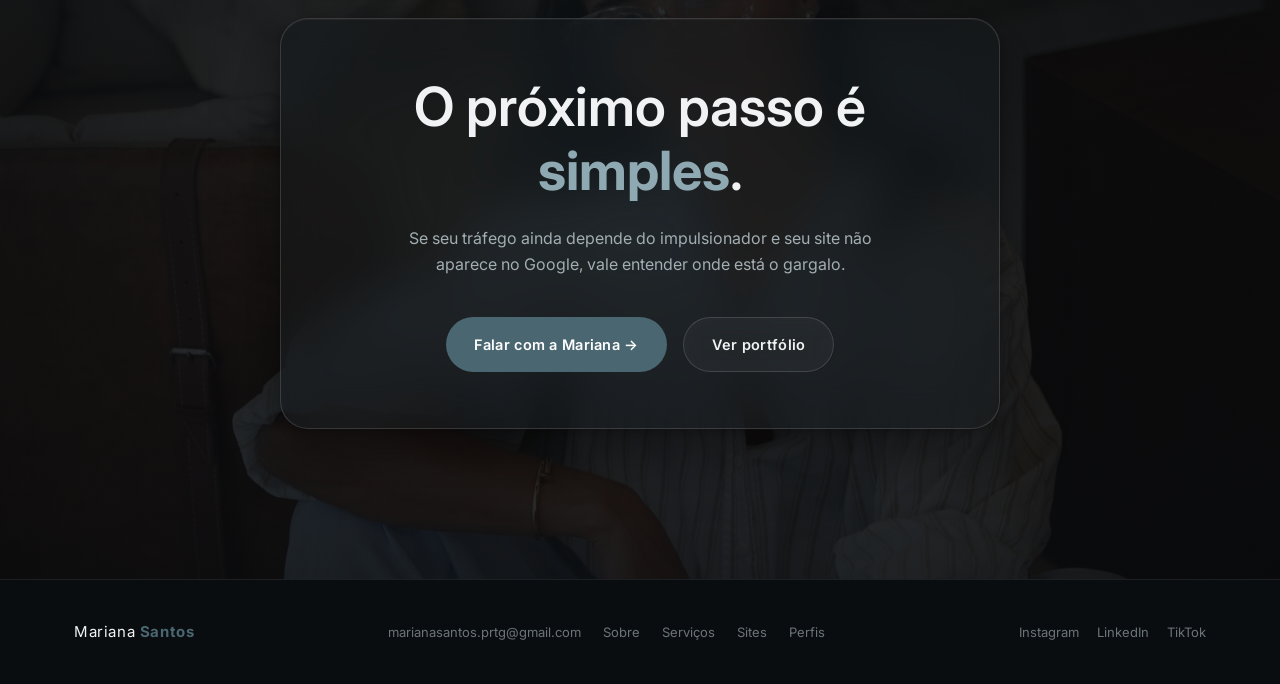
==== commit f1a38773: "Recolore o site pra identidade Ardósia e adiciona fotos de fundo Troca a paleta de cor de dourado (#" ====
--- a/index.html
+++ b/index.html
@@ -32,6 +32,7 @@
 </nav>
 
 <header class="hero" id="top">
+  <div class="hero-bg"><img src="assets/img/hero-bg.jpg" alt=""></div>
   <div class="wrap">
     <div class="hero-window reveal glass">
       <div class="browser-bar hero-window-bar"><div class="hero-window-dots"><span></span><span></span><span></span></div><div class="hero-window-title">Mariana Santos</div></div>
@@ -56,6 +57,7 @@
     <div class="about-text reveal">
       <div class="eyebrow" data-i18n="aboutEyebrow">Quem está por trás</div>
       <h2 data-i18n="aboutH2">Mariana Santos.</h2>
+      <div class="about-role" data-i18n="aboutRole">Estrategista Digital | Mídia Paga</div>
       <p data-i18n="aboutP1">Passei quatro anos nos bastidores de lançamentos digitais. Alguns monstruosos, outros desastrosos. O que ficou foi entender que resultado não vem de um canal isolado, mas de como eles se conversam.</p>
       <p data-i18n="aboutP2">Hoje dirijo o marketing de empresas como Head Fracional. Assumo a cadeira estratégica, entendo o processo comercial e estruturo o digital com foco em demanda real. Com equipe ou sem equipe, minha função é garantir que cada centavo investido no digital tenha destino claro.</p>
       <p data-i18n="aboutP3">O que diferencia esse trabalho é que ele vem de execução. Cada metodologia foi testada em negócio real, com resultado real e erro real. Teoria que não funcionou na prática ficou pelo caminho.</p>
@@ -289,6 +291,7 @@
 </section>
 
 <section class="final-cta" id="contato">
+  <div class="hero-bg"><img src="assets/img/cta-bg.jpg" alt=""></div>
   <div class="wrap">
     <div class="reveal cta-panel glass">
       <h2 data-i18n="ctaH2">O próximo passo é <em>simples</em>.</h2>
--- a/assets/css/style.css
+++ b/assets/css/style.css
@@ -6,21 +6,21 @@
 button { font: inherit; cursor: pointer; }
 
 :root {
-  --bg: #0c0b09;
-  --bg-soft: #131210;
-  --panel: #1a1815;
+  --bg: #0a0d10;
+  --bg-soft: #121a1e;
+  --panel: #17232a;
   --border: rgba(255,255,255,0.08);
-  --text: #f3efe8;
-  --text-dim: #a89f92;
-  --text-dimmer: #756c60;
-  --gold: #c9a25a;
-  --gold-soft: #e8c78a;
+  --text: #f0f2f3;
+  --text-dim: #a3aeb2;
+  --text-dimmer: #6b7478;
+  --gold: #4A6670;
+  --gold-soft: #8fa9b2;
   --serif: 'Inter', -apple-system, BlinkMacSystemFont, 'Segoe UI', sans-serif;
   --sans: 'Inter', -apple-system, BlinkMacSystemFont, 'Segoe UI', sans-serif;
 
   /* glass tokens — macOS/iOS vibrancy */
-  --glass-bg: rgba(24,21,17,0.5);
-  --glass-bg-strong: rgba(18,16,13,0.72);
+  --glass-bg: rgba(20,24,27,0.5);
+  --glass-bg-strong: rgba(15,19,22,0.72);
   --glass-border: rgba(255,255,255,0.14);
   --glass-shadow: 0 20px 60px rgba(0,0,0,0.5), 0 2px 8px rgba(0,0,0,0.22);
   --blur-strong: blur(40px) saturate(180%);
@@ -84,7 +84,7 @@
   white-space: nowrap;
   transition: background .25s ease, color .25s ease;
 }
-.nav-cta:hover { background: var(--gold); color: #14120f; }
+.nav-cta:hover { background: var(--gold); color: #ffffff; }
 .burger { display: none; }
 .nav-right { display: flex; align-items: center; gap: 14px; }
 .lang-toggle {
@@ -105,7 +105,7 @@
   white-space: nowrap;
   transition: background .2s ease, color .2s ease;
 }
-.lang-opt.is-active { background: var(--gold); color: #14120f; }
+.lang-opt.is-active { background: var(--gold); color: #ffffff; }
 
 /* ---------- Hero ---------- */
 .hero {
@@ -116,18 +116,20 @@
   position: relative;
   overflow: hidden;
 }
+.hero-bg { position: absolute; inset: 0; z-index: 0; background: var(--bg); }
+.hero-bg img { width: 100%; height: 100%; object-fit: cover; object-position: center 20%; opacity: .55; }
 .hero::before {
   content: "";
-  position: absolute; inset: 0;
+  position: absolute; inset: 0; z-index: 1;
   background:
-    radial-gradient(ellipse 70% 60% at 85% 10%, rgba(201,162,90,0.20), transparent 60%),
-    radial-gradient(ellipse 60% 50% at 5% 100%, rgba(201,162,90,0.14), transparent 60%),
-    radial-gradient(ellipse 90% 70% at 50% 50%, rgba(60,45,20,0.35), transparent 75%);
+    radial-gradient(ellipse 70% 60% at 85% 10%, rgba(74,102,112,0.20), transparent 60%),
+    radial-gradient(ellipse 60% 50% at 5% 100%, rgba(74,102,112,0.14), transparent 60%),
+    linear-gradient(to top, rgba(8,10,12,0.9) 0%, rgba(8,10,12,0.35) 55%, rgba(8,10,12,0.5) 100%);
   pointer-events: none;
 }
 .hero::after {
   content: "";
-  position: absolute; inset: 0;
+  position: absolute; inset: 0; z-index: 2;
   background-image:
     radial-gradient(rgba(255,255,255,0.05) 1px, transparent 1px);
   background-size: 3px 3px;
@@ -138,7 +140,7 @@
 /* macOS window card holding the hero content, like empresa.marimanfredinny.com */
 .hero-window {
   position: relative;
-  z-index: 1;
+  z-index: 3;
   max-width: 760px;
   border-radius: 16px;
   overflow: hidden;
@@ -174,7 +176,7 @@
   font-size: 14.5px; letter-spacing: .02em; font-weight: 600;
   transition: transform .25s ease, background .25s ease, color .25s ease, border-color .25s ease;
 }
-.btn-primary { background: var(--gold); color: #14120f; }
+.btn-primary { background: var(--gold); color: #ffffff; }
 .btn-primary:hover { transform: translateY(-2px); background: var(--gold-soft); }
 .btn-ghost {
   background: rgba(255,255,255,0.05);
@@ -194,14 +196,14 @@
   padding: 100px 0;
   overflow: hidden;
 }
-.about-bg { position: absolute; inset: 0; z-index: 0; background: #0a0908; }
+.about-bg { position: absolute; inset: 0; z-index: 0; background: #0a0d10; }
 .about-bg img { width: 100%; height: 100%; object-fit: cover; object-position: center 22%; }
 .about-bg::after {
   content: "";
   position: absolute; inset: 0;
   background:
-    linear-gradient(90deg, rgba(8,7,6,0.94) 0%, rgba(8,7,6,0.6) 48%, rgba(8,7,6,0.22) 100%),
-    linear-gradient(to top, rgba(8,7,6,0.9) 0%, transparent 32%);
+    linear-gradient(90deg, rgba(8,10,12,0.94) 0%, rgba(8,10,12,0.6) 48%, rgba(8,10,12,0.22) 100%),
+    linear-gradient(to top, rgba(8,10,12,0.9) 0%, transparent 32%);
 }
 .about-inner {
   position: relative; z-index: 1;
@@ -210,7 +212,8 @@
   gap: 60px;
   align-items: center;
 }
-.about-text h2 { font-family: var(--serif); font-weight: 700; font-size: clamp(30px, 4.2vw, 48px); color: #fff; margin: 18px 0 22px; }
+.about-text h2 { font-family: var(--serif); font-weight: 700; font-size: clamp(30px, 4.2vw, 48px); color: #fff; margin: 18px 0 10px; }
+.about-role { font-size: 12.5px; font-weight: 600; letter-spacing: .1em; text-transform: uppercase; color: var(--text-dim); margin-bottom: 24px; }
 .about-text p { color: rgba(255,255,255,0.75); font-size: 15.5px; line-height: 1.7; margin-bottom: 15px; max-width: 560px; }
 .about-stats { border-radius: 18px; padding: 26px 24px; }
 .about-stat { padding: 14px 0; border-bottom: 0.5px solid var(--glass-border); }
@@ -227,7 +230,7 @@
 }
 .about-banner-icon {
   width: 34px; height: 34px; border-radius: 9px;
-  background: rgba(201,162,90,0.22);
+  background: rgba(74,102,112,0.22);
   display: flex; align-items: center; justify-content: center;
   font-size: 16px; flex-shrink: 0;
 }
@@ -258,8 +261,8 @@
   content: "";
   position: absolute; top: -10%; bottom: -10%; left: 0; right: 0;
   background:
-    radial-gradient(ellipse 50% 40% at 15% 20%, rgba(201,162,90,0.10), transparent 60%),
-    radial-gradient(ellipse 40% 35% at 85% 80%, rgba(201,162,90,0.07), transparent 60%);
+    radial-gradient(ellipse 50% 40% at 15% 20%, rgba(74,102,112,0.10), transparent 60%),
+    radial-gradient(ellipse 40% 35% at 85% 80%, rgba(74,102,112,0.07), transparent 60%);
   pointer-events: none; z-index: 0;
 }
 .services-grid {
@@ -293,8 +296,8 @@
   content: "";
   position: absolute; top: -10%; bottom: -10%; left: 0; right: 0;
   background:
-    radial-gradient(ellipse 45% 35% at 90% 10%, rgba(201,162,90,0.08), transparent 60%),
-    radial-gradient(ellipse 40% 40% at 5% 90%, rgba(201,162,90,0.07), transparent 60%);
+    radial-gradient(ellipse 45% 35% at 90% 10%, rgba(74,102,112,0.08), transparent 60%),
+    radial-gradient(ellipse 40% 40% at 5% 90%, rgba(74,102,112,0.07), transparent 60%);
   pointer-events: none; z-index: 0;
 }
 .sites-grid {
@@ -317,7 +320,7 @@
 }
 .site-card:hover {
   transform: translateY(-6px);
-  border-color: rgba(201,162,90,0.4);
+  border-color: rgba(74,102,112,0.4);
   box-shadow: 0 24px 50px -20px rgba(0,0,0,0.6);
 }
 .browser-bar {
@@ -344,7 +347,7 @@
   text-overflow: ellipsis;
   white-space: nowrap;
 }
-.site-shot { position: relative; overflow: hidden; aspect-ratio: 16/10.5; background: #0a0908; }
+.site-shot { position: relative; overflow: hidden; aspect-ratio: 16/10.5; background: #0a0d10; }
 .site-shot img { width: 100%; height: 100%; object-fit: cover; object-position: top; transition: transform .6s ease; }
 .site-shot .shot-mobile { display: none; }
 .site-shot.portrait { aspect-ratio: 9/16; }
@@ -361,7 +364,7 @@
 .site-meta h3 { font-family: var(--serif); font-size: 19px; font-weight: 600; }
 .site-meta p { color: var(--text-dim); font-size: 13.5px; margin-top: 6px; }
 .site-tags { display: flex; gap: 8px; margin-top: 14px; flex-wrap: wrap; }
-.tag { font-size: 11px; letter-spacing: .03em; color: var(--gold-soft); border: 1px solid rgba(201,162,90,0.35); padding: 4px 10px; border-radius: 999px; }
+.tag { font-size: 11px; letter-spacing: .03em; color: var(--gold-soft); border: 1px solid rgba(74,102,112,0.35); padding: 4px 10px; border-radius: 999px; }
 .site-arrow {
   position: absolute; top: 16px; right: 16px;
   width: 34px; height: 34px; border-radius: 50%;
@@ -379,8 +382,8 @@
   content: "";
   position: absolute; top: -10%; bottom: -10%; left: 0; right: 0;
   background:
-    radial-gradient(ellipse 45% 35% at 10% 15%, rgba(201,162,90,0.08), transparent 60%),
-    radial-gradient(ellipse 40% 40% at 95% 85%, rgba(201,162,90,0.06), transparent 60%);
+    radial-gradient(ellipse 45% 35% at 10% 15%, rgba(74,102,112,0.08), transparent 60%),
+    radial-gradient(ellipse 40% 40% at 95% 85%, rgba(74,102,112,0.06), transparent 60%);
   pointer-events: none; z-index: 0;
 }
 .ig-section .wrap { position: relative; z-index: 1; }
@@ -403,7 +406,7 @@
     0 30px 60px -20px rgba(0,0,0,0.75);
   transition: transform .4s cubic-bezier(.2,.7,.2,1), box-shadow .4s ease;
 }
-.iphone-link:hover .iphone { transform: translateY(-8px) scale(1.02); box-shadow: 0 0 0 2px rgba(201,162,90,0.5), 0 40px 70px -18px rgba(0,0,0,0.85); }
+.iphone-link:hover .iphone { transform: translateY(-8px) scale(1.02); box-shadow: 0 0 0 2px rgba(74,102,112,0.5), 0 40px 70px -18px rgba(0,0,0,0.85); }
 .iphone-screen {
   position: relative;
   width: 100%; height: 100%;
@@ -429,13 +432,17 @@
 .iphone-link:nth-child(6n+6) .iphone-screen { --ig-c1:#26302c; --ig-c2:#101312; }
 
 /* ---------- Final CTA ---------- */
-.final-cta { text-align: center; padding: 150px 0; position: relative; }
+.final-cta { text-align: center; padding: 150px 0; position: relative; overflow: hidden; }
+.final-cta .hero-bg img { object-position: center 25%; opacity: .5; }
 .final-cta::before {
   content: "";
-  position: absolute; inset: 0;
-  background: radial-gradient(ellipse 50% 60% at 50% 40%, rgba(201,162,90,0.12), transparent 65%);
+  position: absolute; inset: 0; z-index: 1;
+  background:
+    radial-gradient(ellipse 50% 60% at 50% 40%, rgba(74,102,112,0.15), transparent 65%),
+    radial-gradient(ellipse 100% 80% at 50% 50%, rgba(8,10,12,0.55), rgba(8,10,12,0.85));
   pointer-events: none;
 }
+.final-cta .wrap { position: relative; z-index: 2; }
 .cta-panel {
   max-width: 720px;
   margin: 0 auto;
@@ -509,7 +516,7 @@
   .about-bg img { object-position: center 12%; }
   .about-bg::after {
     background:
-      linear-gradient(to top, rgba(8,7,6,0.96) 0%, rgba(8,7,6,0.75) 55%, rgba(8,7,6,0.35) 100%);
+      linear-gradient(to top, rgba(8,10,12,0.96) 0%, rgba(8,10,12,0.75) 55%, rgba(8,10,12,0.35) 100%);
   }
   .about-inner { grid-template-columns: 1fr; gap: 36px; }
   .about-text p { max-width: none; }
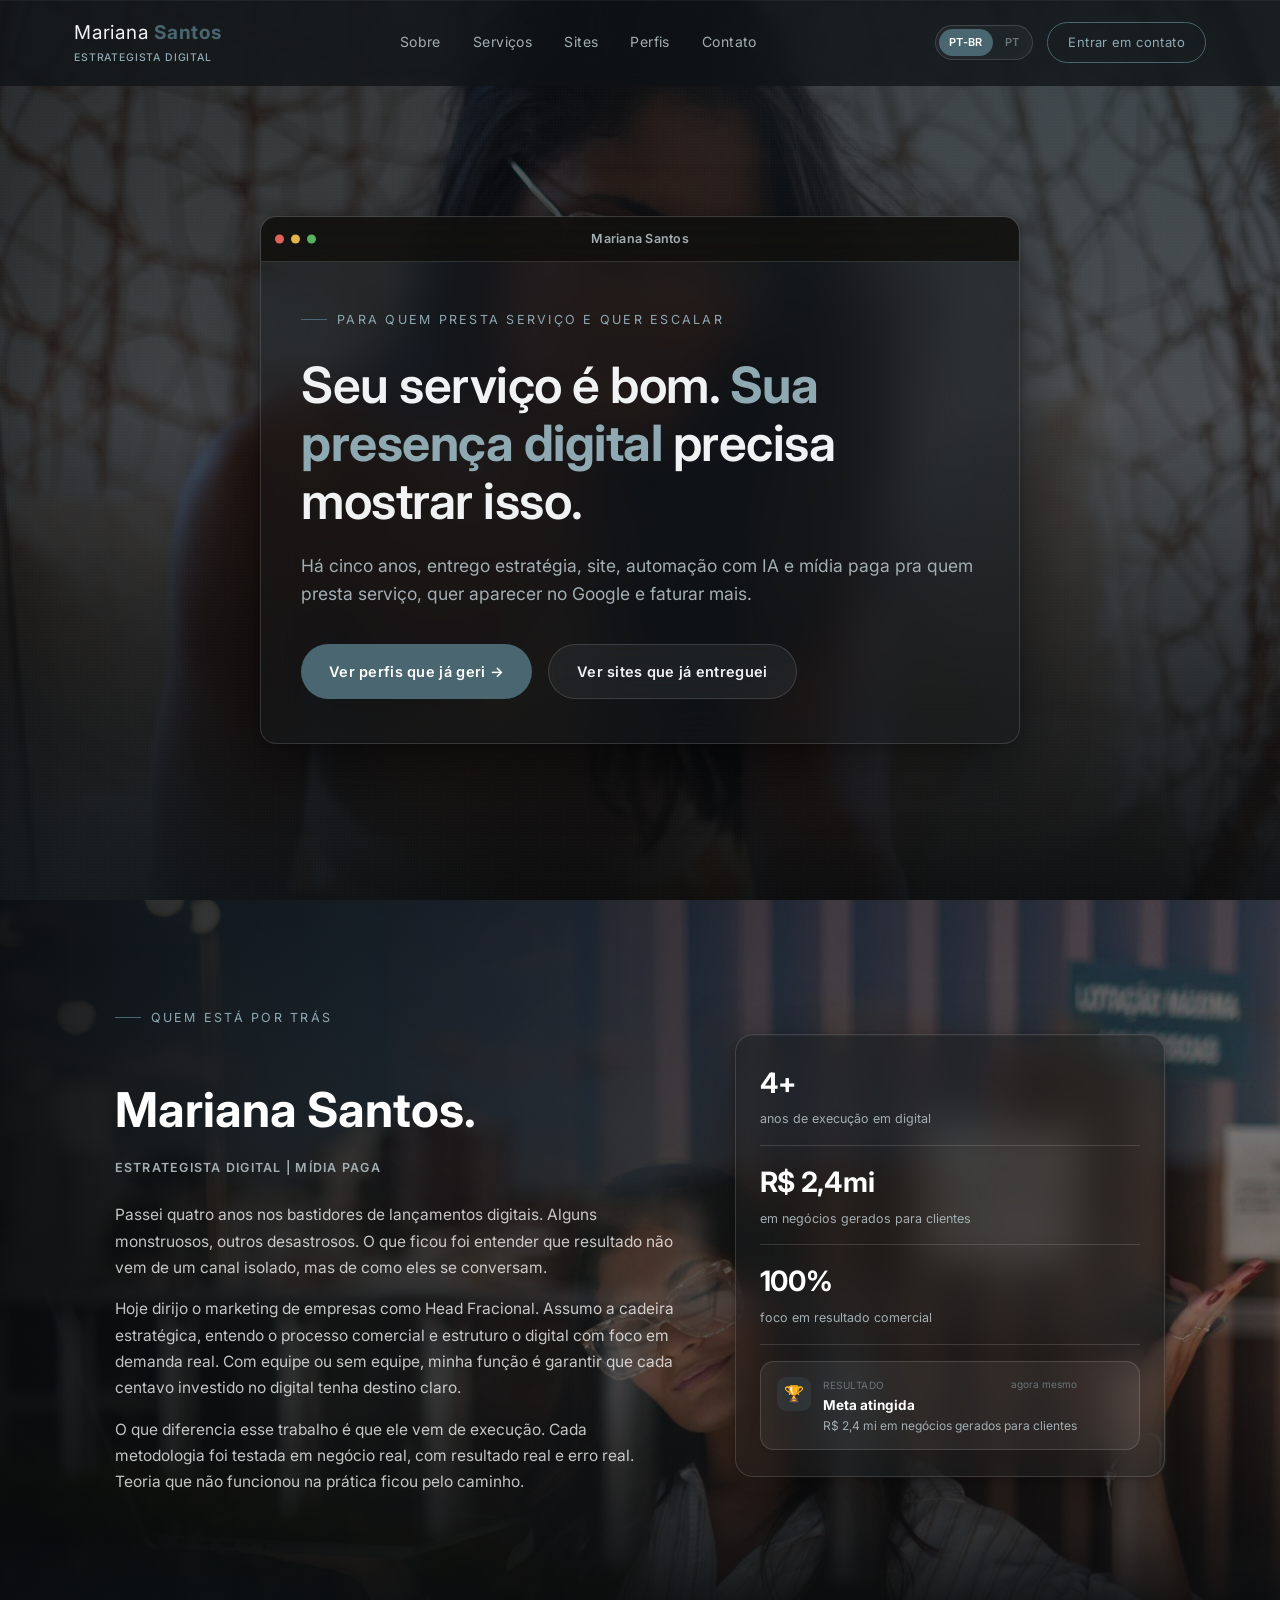
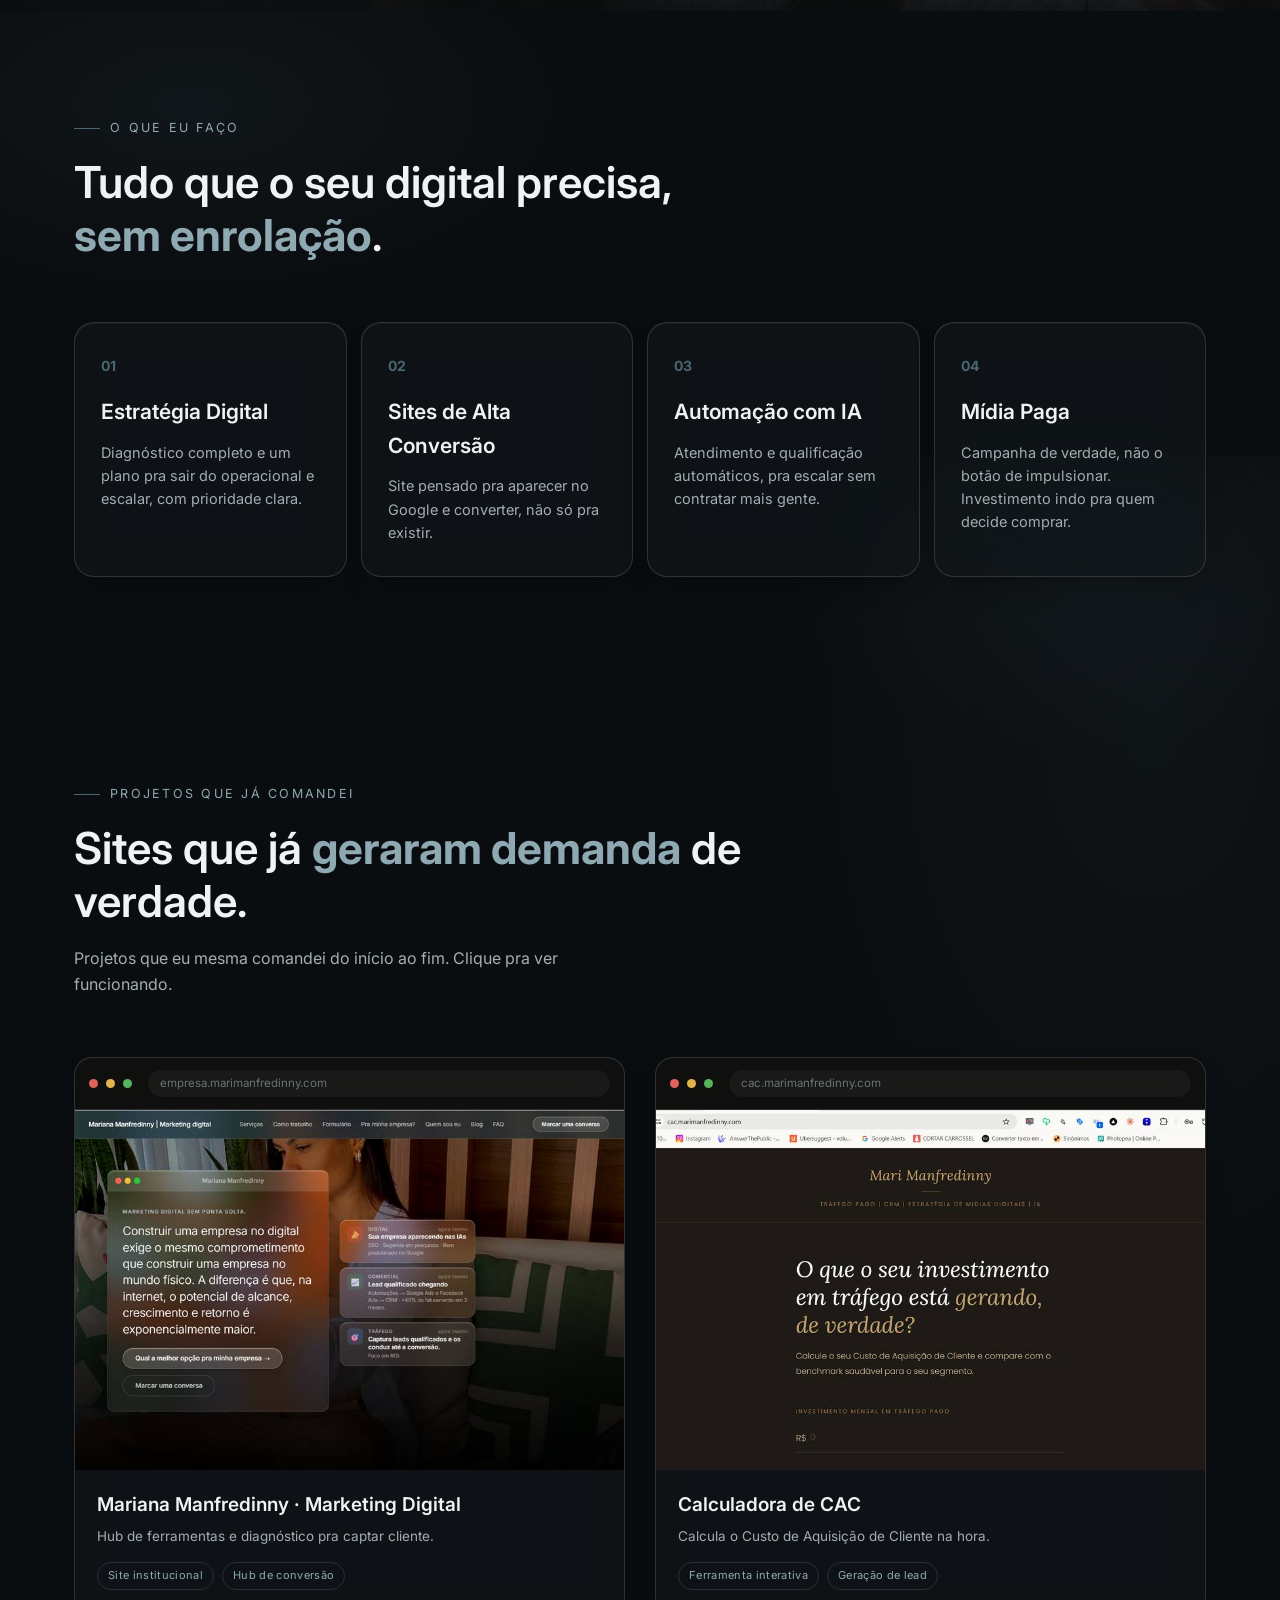
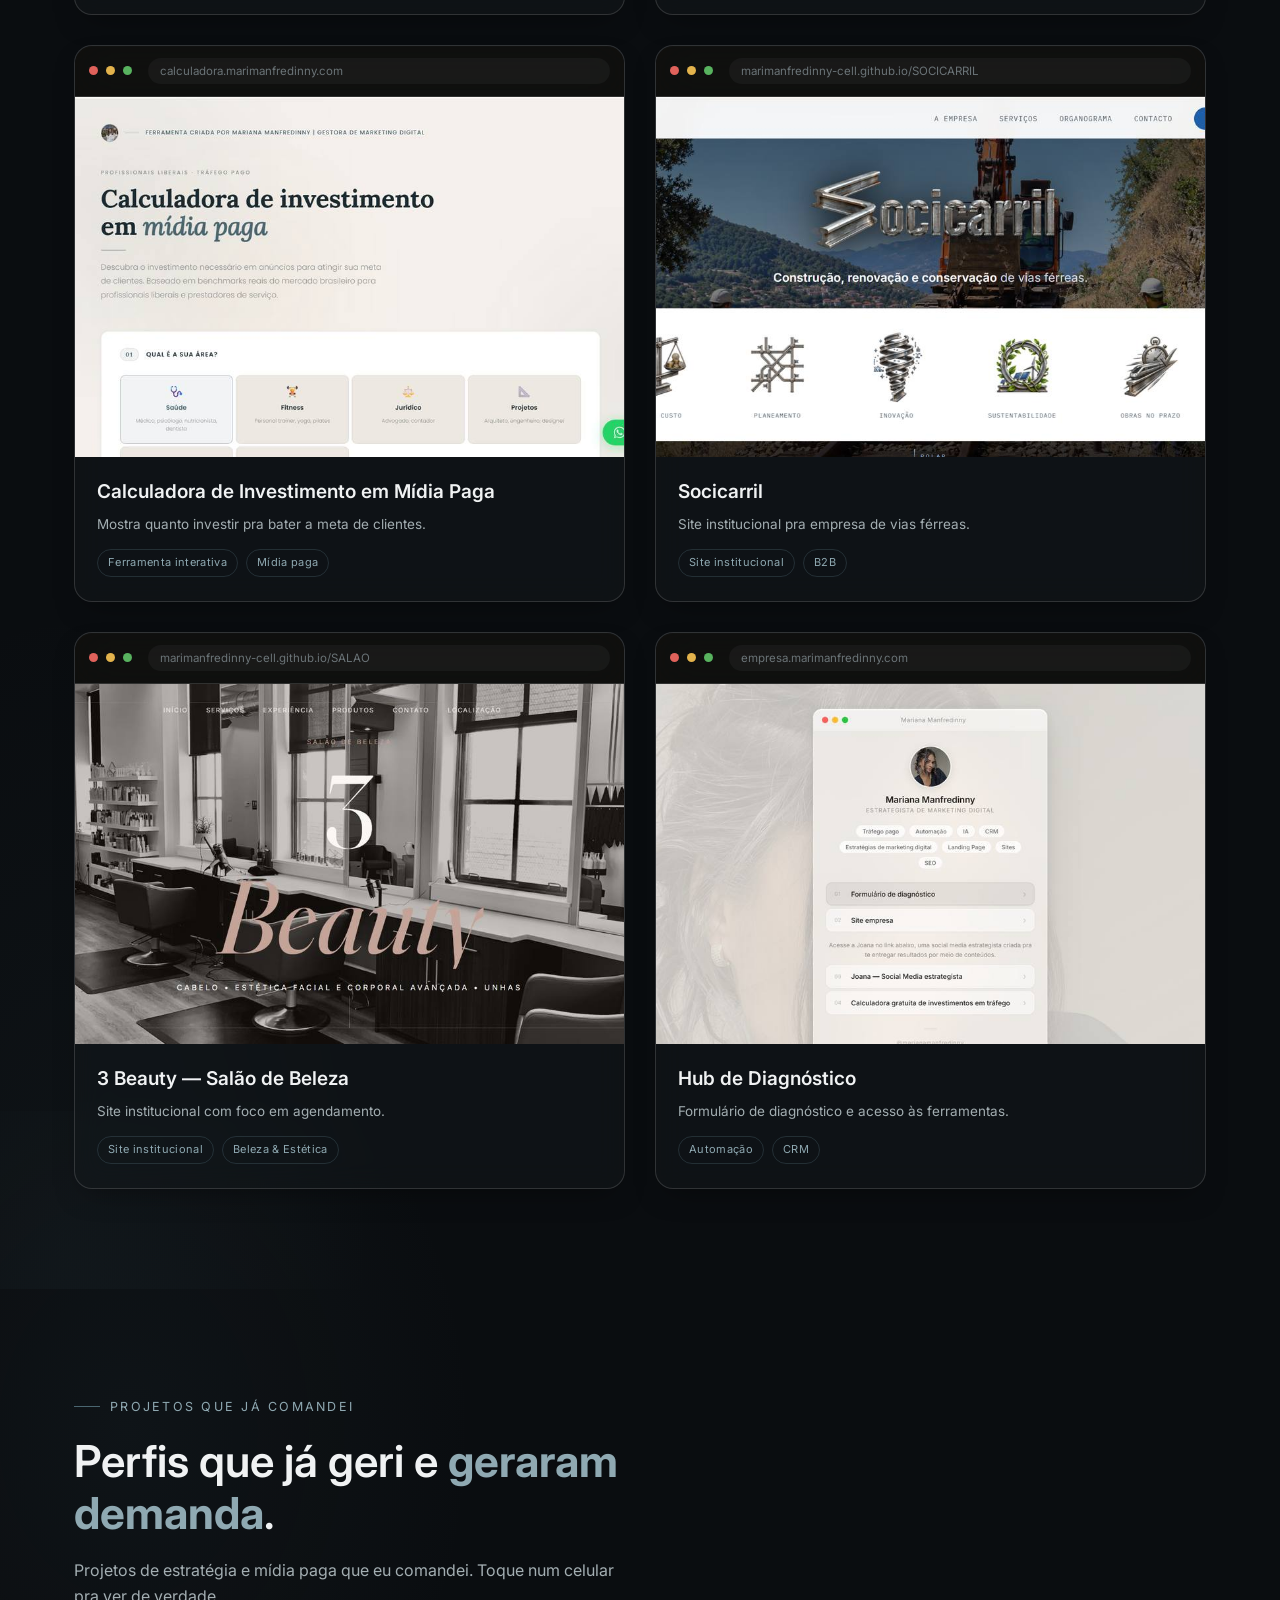
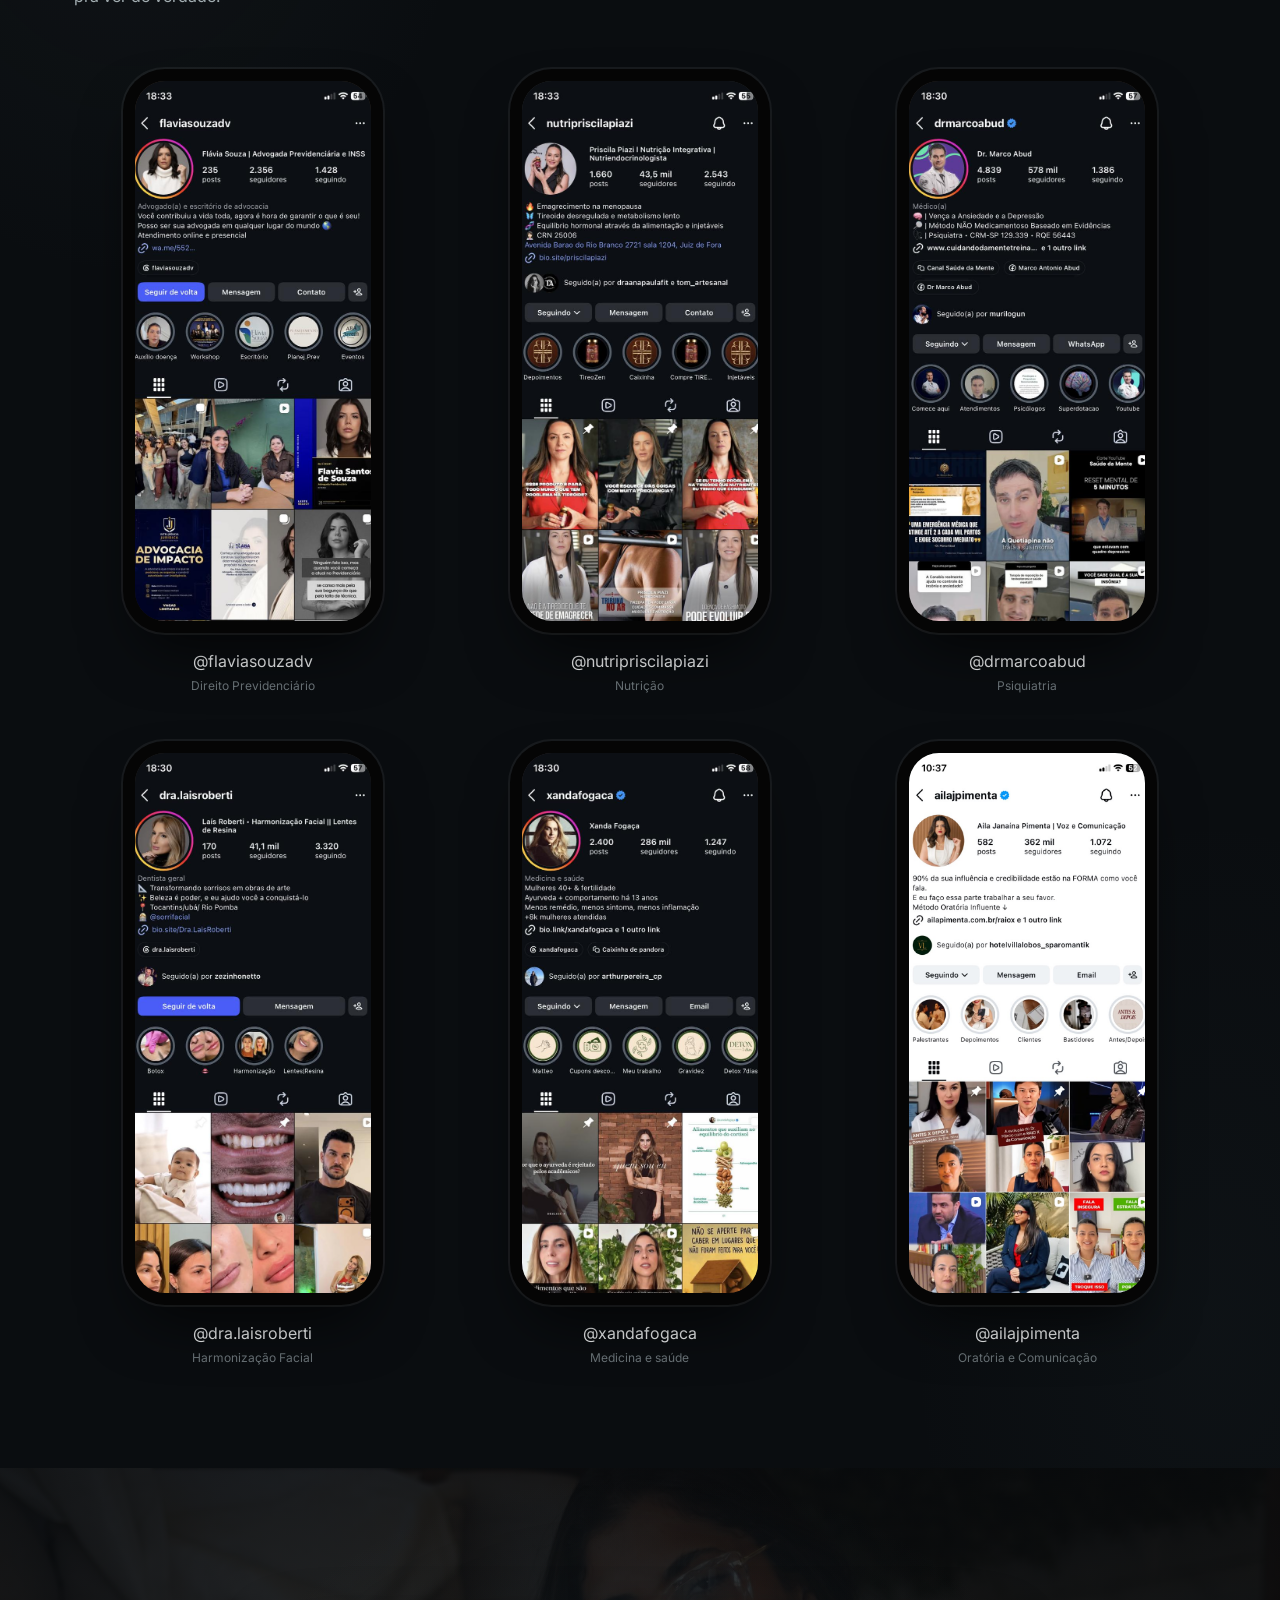
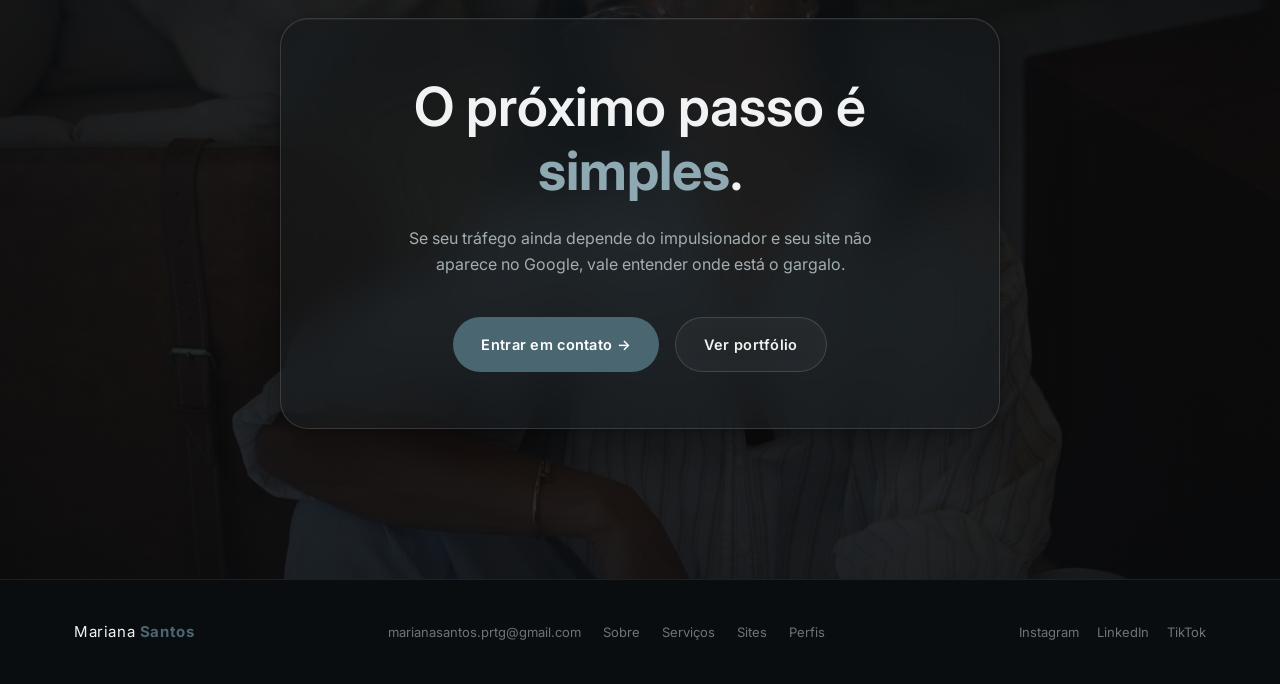
==== commit b86a64ff: "Adiciona cargo no menu, ajusta CTA e renomeia Mídia Paga - 'Estrategista digital' embaixo do nome no" ====
--- a/index.html
+++ b/index.html
@@ -3,8 +3,8 @@
 <head>
 <meta charset="UTF-8">
 <meta name="viewport" content="width=device-width, initial-scale=1.0">
-<title>Mariana Santos — Estratégia Digital, Sites, IA e Tráfego Pago</title>
-<meta name="description" content="Estratégia digital, sites de alta conversão, automação com IA e tráfego pago. Portfólio de Mariana Santos.">
+<title>Mariana Santos — Estratégia Digital, Sites, IA e Mídia Paga</title>
+<meta name="description" content="Estratégia digital, sites de alta conversão, automação com IA e mídia paga. Portfólio de Mariana Santos.">
 <link rel="preconnect" href="https://fonts.googleapis.com">
 <link rel="preconnect" href="https://fonts.gstatic.com" crossorigin>
 <link href="https://fonts.googleapis.com/css2?family=Inter:wght@400;500;600;700;800&display=swap" rel="stylesheet">
@@ -14,7 +14,10 @@
 
 <nav class="nav" id="nav">
   <div class="wrap">
-    <a href="#top" class="logo">Mariana <em>Santos</em></a>
+    <a href="#top" class="logo-block">
+      <span class="logo">Mariana <em>Santos</em></span>
+      <span class="logo-role" data-i18n="navRole">Estrategista digital</span>
+    </a>
     <div class="nav-links">
       <a href="#sobre" data-i18n="nav0">Sobre</a>
       <a href="#servicos" data-i18n="nav1">Serviços</a>
@@ -26,7 +29,7 @@
       <button class="lang-toggle" id="langToggle" type="button" aria-label="Mudar idioma">
         <span class="lang-opt is-active" data-lang="br">PT-BR</span><span class="lang-opt" data-lang="pt">PT</span>
       </button>
-      <a href="#contato" class="nav-cta" data-i18n="navcta">Falar com a Mariana</a>
+      <a href="#contato" class="nav-cta" data-i18n="navcta">Entrar em contato</a>
     </div>
   </div>
 </nav>
@@ -39,7 +42,7 @@
       <div class="hero-window-body">
         <div class="eyebrow" data-i18n="heroEyebrow">Para quem presta serviço e quer escalar</div>
         <h1 data-i18n="heroH1">Seu serviço é bom. <em>Sua presença digital</em> precisa mostrar isso.</h1>
-        <p class="lead" data-i18n="heroLead">Há cinco anos, entrego estratégia, site, automação com IA e tráfego pago pra quem presta serviço, quer aparecer no Google e faturar mais.</p>
+        <p class="lead" data-i18n="heroLead">Há cinco anos, entrego estratégia, site, automação com IA e mídia paga pra quem presta serviço, quer aparecer no Google e faturar mais.</p>
         <div class="hero-actions">
           <a href="#perfis" class="btn btn-primary" data-i18n="heroBtn1">Ver perfis que já geri →</a>
           <a href="#sites" class="btn btn-ghost" data-i18n="heroBtn2">Ver sites que já entreguei</a>
@@ -103,7 +106,7 @@
       </div>
       <div class="service-card">
         <div class="service-num">04</div>
-        <h3 data-i18n="serv4t">Tráfego Pago</h3>
+        <h3 data-i18n="serv4t">Mídia Paga</h3>
         <p data-i18n="serv4p">Campanha de verdade, não o botão de impulsionar. Investimento indo pra quem decide comprar.</p>
       </div>
     </div>
@@ -155,7 +158,7 @@
         <div class="site-meta">
           <h3>Calculadora de Investimento em Mídia Paga</h3>
           <p data-i18n="site3p">Mostra quanto investir pra bater a meta de clientes.</p>
-          <div class="site-tags"><span class="tag">Ferramenta interativa</span><span class="tag">Tráfego pago</span></div>
+          <div class="site-tags"><span class="tag">Ferramenta interativa</span><span class="tag">Mídia paga</span></div>
         </div>
       </a>
 
@@ -227,7 +230,7 @@
     <div class="section-head reveal">
       <div class="eyebrow" data-i18n="igEyebrow">Projetos que já comandei</div>
       <h2 data-i18n="igH2">Perfis que já geri e <em>geraram demanda</em>.</h2>
-      <p data-i18n="igP">Projetos de estratégia e tráfego que eu comandei. Toque num celular pra ver de verdade.</p>
+      <p data-i18n="igP">Projetos de estratégia e mídia paga que eu comandei. Toque num celular pra ver de verdade.</p>
     </div>
 
     <div class="ig-grid">
@@ -297,7 +300,7 @@
       <h2 data-i18n="ctaH2">O próximo passo é <em>simples</em>.</h2>
       <p data-i18n="ctaP">Se seu tráfego ainda depende do impulsionador e seu site não aparece no Google, vale entender onde está o gargalo.</p>
       <div class="hero-actions">
-        <a href="mailto:marianasantos.prtg@gmail.com?subject=Quero%20saber%20mais%20sobre%20estrat%C3%A9gia%2C%20site%2C%20IA%20e%20tr%C3%A1fego" class="btn btn-primary" data-i18n="ctaBtn1">Falar com a Mariana →</a>
+        <a href="mailto:marianasantos.prtg@gmail.com?subject=Quero%20saber%20mais%20sobre%20estrat%C3%A9gia%2C%20site%2C%20IA%20e%20tr%C3%A1fego" class="btn btn-primary" data-i18n="ctaBtn1">Entrar em contato →</a>
         <a href="#sites" class="btn btn-ghost" data-i18n="ctaBtn2">Ver portfólio</a>
       </div>
     </div>
--- a/assets/css/style.css
+++ b/assets/css/style.css
@@ -69,8 +69,10 @@
 }
 .nav.scrolled { border-color: var(--glass-border); box-shadow: var(--glass-shadow), inset 0 1px 0 rgba(255,255,255,0.05); padding: 12px 0; }
 .nav .wrap { display: flex; align-items: center; justify-content: space-between; }
+.logo-block { display: flex; flex-direction: column; align-items: flex-start; gap: 2px; }
 .logo { font-family: var(--serif); font-size: 19px; letter-spacing: .04em; }
 .logo em { color: var(--gold); font-style: normal; font-weight: 700; }
+.logo-role { font-size: 10.5px; letter-spacing: .08em; text-transform: uppercase; color: var(--gold-soft); font-weight: 500; }
 .nav-links { display: flex; gap: 32px; font-size: 14px; letter-spacing: .03em; color: var(--text-dim); }
 .nav-links a { transition: color .25s ease; }
 .nav-links a:hover { color: var(--gold-soft); }
